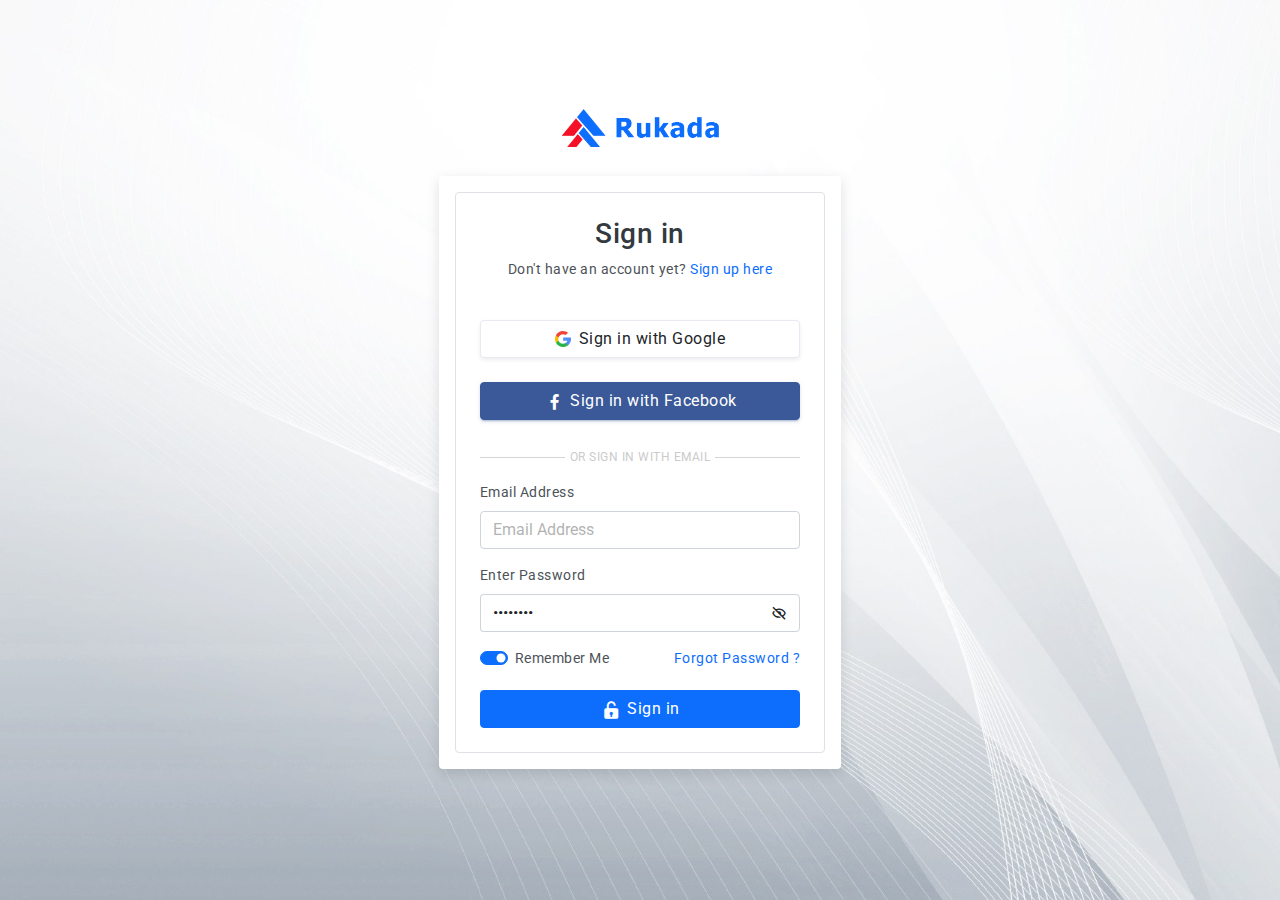
==== authentication-signin.html @ df1b0714 "rajput" ====
<!doctype html>
<html lang="en">

<head>
	<!-- Required meta tags -->
	<meta charset="utf-8">
	<meta name="viewport" content="width=device-width, initial-scale=1">
	<!--favicon-->
	<link rel="icon" href="assets/images/favicon-32x32.png" type="image/png" />
	<!--plugins-->
	<link href="assets/plugins/simplebar/css/simplebar.css" rel="stylesheet" />
	<link href="assets/plugins/perfect-scrollbar/css/perfect-scrollbar.css" rel="stylesheet" />
	<link href="assets/plugins/metismenu/css/metisMenu.min.css" rel="stylesheet" />
	<!-- loader-->
	<link href="assets/css/pace.min.css" rel="stylesheet" />
	<script src="assets/js/pace.min.js"></script>
	<!-- Bootstrap CSS -->
	<link href="assets/css/bootstrap.min.css" rel="stylesheet">
	<link href="assets/css/app.css" rel="stylesheet">
	<link href="assets/css/icons.css" rel="stylesheet">
	<title>Rukada - Responsive Bootstrap 5 Admin Template</title>
</head>

<body class="bg-login">
	<!--wrapper-->
	<div class="wrapper">
		<div class="section-authentication-signin d-flex align-items-center justify-content-center my-5 my-lg-0">
			<div class="container-fluid">
				<div class="row row-cols-1 row-cols-lg-2 row-cols-xl-3">
					<div class="col mx-auto">
						<div class="mb-4 text-center">
							<img src="assets/images/logo-img.png" width="180" alt="" />
						</div>
						<div class="card">
							<div class="card-body">
								<div class="border p-4 rounded">
									<div class="text-center">
										<h3 class="">Sign in</h3>
										<p>Don't have an account yet? <a href="authentication-signup.html">Sign up here</a>
										</p>
									</div>
									<div class="d-grid">
										<a class="btn my-4 shadow-sm btn-white" href="javascript:;"> <span class="d-flex justify-content-center align-items-center">
                          <img class="me-2" src="assets/images/icons/search.svg" width="16" alt="Image Description">
                          <span>Sign in with Google</span>
											</span>
										</a> <a href="javascript:;" class="btn btn-facebook"><i class="bx bxl-facebook"></i>Sign in with Facebook</a>
									</div>
									<div class="login-separater text-center mb-4"> <span>OR SIGN IN WITH EMAIL</span>
										<hr/>
									</div>
									<div class="form-body">
										<form class="row g-3">
											<div class="col-12">
												<label for="inputEmailAddress" class="form-label">Email Address</label>
												<input type="email" class="form-control" id="inputEmailAddress" placeholder="Email Address">
											</div>
											<div class="col-12">
												<label for="inputChoosePassword" class="form-label">Enter Password</label>
												<div class="input-group" id="show_hide_password">
													<input type="password" class="form-control border-end-0" id="inputChoosePassword" value="12345678" placeholder="Enter Password"> <a href="javascript:;" class="input-group-text bg-transparent"><i class='bx bx-hide'></i></a>
												</div>
											</div>
											<div class="col-md-6">
												<div class="form-check form-switch">
													<input class="form-check-input" type="checkbox" id="flexSwitchCheckChecked" checked>
													<label class="form-check-label" for="flexSwitchCheckChecked">Remember Me</label>
												</div>
											</div>
											<div class="col-md-6 text-end">	<a href="authentication-forgot-password.html">Forgot Password ?</a>
											</div>
											<div class="col-12">
												<div class="d-grid">
													<button type="submit" class="btn btn-primary"><i class="bx bxs-lock-open"></i>Sign in</button>
												</div>
											</div>
										</form>
									</div>
								</div>
							</div>
						</div>
					</div>
				</div>
				<!--end row-->
			</div>
		</div>
	</div>
	<!--end wrapper-->
	<!-- Bootstrap JS -->
	<script src="assets/js/bootstrap.bundle.min.js"></script>
	<!--plugins-->
	<script src="assets/js/jquery.min.js"></script>
	<script src="assets/plugins/simplebar/js/simplebar.min.js"></script>
	<script src="assets/plugins/metismenu/js/metisMenu.min.js"></script>
	<script src="assets/plugins/perfect-scrollbar/js/perfect-scrollbar.js"></script>
	<!--Password show & hide js -->
	<script>
		$(document).ready(function () {
			$("#show_hide_password a").on('click', function (event) {
				event.preventDefault();
				if ($('#show_hide_password input').attr("type") == "text") {
					$('#show_hide_password input').attr('type', 'password');
					$('#show_hide_password i').addClass("bx-hide");
					$('#show_hide_password i').removeClass("bx-show");
				} else if ($('#show_hide_password input').attr("type") == "password") {
					$('#show_hide_password input').attr('type', 'text');
					$('#show_hide_password i').removeClass("bx-hide");
					$('#show_hide_password i').addClass("bx-show");
				}
			});
		});
	</script>
	<!--app JS-->
	<script src="assets/js/app.js"></script>
</body>

</html>
---- assets/plugins/simplebar/css/simplebar.css ----
[data-simplebar]{position:relative;flex-direction:column;flex-wrap:wrap;justify-content:flex-start;align-content:flex-start;align-items:flex-start}.simplebar-wrapper{overflow:hidden;width:inherit;height:inherit;max-width:inherit;max-height:inherit}.simplebar-mask{direction:inherit;position:absolute;overflow:hidden;padding:0;margin:0;left:0;top:0;bottom:0;right:0;width:auto!important;height:auto!important;z-index:0}.simplebar-offset{direction:inherit!important;box-sizing:inherit!important;resize:none!important;position:absolute;top:0;left:0;bottom:0;right:0;padding:0;margin:0;-webkit-overflow-scrolling:touch}.simplebar-content-wrapper{direction:inherit;box-sizing:border-box!important;position:relative;display:block;height:100%;width:auto;visibility:visible;max-width:100%;max-height:100%;scrollbar-width:none;-ms-overflow-style:none}.simplebar-content-wrapper::-webkit-scrollbar,.simplebar-hide-scrollbar::-webkit-scrollbar{width:0;height:0}.simplebar-content:after,.simplebar-content:before{content:' ';display:table}.simplebar-placeholder{max-height:100%;max-width:100%;width:100%;pointer-events:none}.simplebar-height-auto-observer-wrapper{box-sizing:inherit!important;height:100%;width:100%;max-width:1px;position:relative;float:left;max-height:1px;overflow:hidden;z-index:-1;padding:0;margin:0;pointer-events:none;flex-grow:inherit;flex-shrink:0;flex-basis:0}.simplebar-height-auto-observer{box-sizing:inherit;display:block;opacity:0;position:absolute;top:0;left:0;height:1000%;width:1000%;min-height:1px;min-width:1px;overflow:hidden;pointer-events:none;z-index:-1}.simplebar-track{z-index:1;position:absolute;right:0;bottom:0;pointer-events:none;overflow:hidden}[data-simplebar].simplebar-dragging .simplebar-content{pointer-events:none;user-select:none;-webkit-user-select:none}[data-simplebar].simplebar-dragging .simplebar-track{pointer-events:all}.simplebar-scrollbar{position:absolute;left:0;right:0;top:60px;min-height:10px}.simplebar-scrollbar:before{position:absolute;content:'';background:#000;border-radius:7px;left:2px;right:2px;opacity:0;transition:opacity .2s linear}.simplebar-scrollbar.simplebar-visible:before{opacity:.5;transition:opacity 0s linear}.simplebar-track.simplebar-vertical{top:0;width:11px}.simplebar-track.simplebar-vertical .simplebar-scrollbar:before{top:2px;bottom:2px}.simplebar-track.simplebar-horizontal{left:0;height:11px}.simplebar-track.simplebar-horizontal .simplebar-scrollbar:before{height:100%;left:2px;right:2px}.simplebar-track.simplebar-horizontal .simplebar-scrollbar{right:auto;left:0;top:2px;height:7px;min-height:0;min-width:10px;width:auto}[data-simplebar-direction=rtl] .simplebar-track.simplebar-vertical{right:auto;left:0}.hs-dummy-scrollbar-size{direction:rtl;position:fixed;opacity:0;visibility:hidden;height:500px;width:500px;overflow-y:hidden;overflow-x:scroll}.simplebar-hide-scrollbar{position:fixed;left:0;visibility:hidden;overflow-y:scroll;scrollbar-width:none;-ms-overflow-style:none}
---- assets/plugins/perfect-scrollbar/css/perfect-scrollbar.css ----
.ps{overflow:hidden!important;overflow-anchor:none;-ms-overflow-style:none;touch-action:auto;-ms-touch-action:auto}.ps__rail-x{display:none;opacity:0;transition:background-color .2s linear,opacity .2s linear;-webkit-transition:background-color .2s linear,opacity .2s linear;height:15px;bottom:0;position:absolute}.ps__rail-y{display:none;opacity:0;transition:background-color .2s linear,opacity .2s linear;-webkit-transition:background-color .2s linear,opacity .2s linear;width:15px;right:0;position:absolute}.ps--active-x>.ps__rail-x,.ps--active-y>.ps__rail-y{display:block;background-color:transparent}.ps--focus>.ps__rail-x,.ps--focus>.ps__rail-y,.ps--scrolling-x>.ps__rail-x,.ps--scrolling-y>.ps__rail-y,.ps:hover>.ps__rail-x,.ps:hover>.ps__rail-y{opacity:.6}.ps .ps__rail-x.ps--clicking,.ps .ps__rail-x:focus,.ps .ps__rail-x:hover,.ps .ps__rail-y.ps--clicking,.ps .ps__rail-y:focus,.ps .ps__rail-y:hover{background-color:#eee;opacity:.9}.ps__thumb-x{background-color:#aaa;border-radius:6px;transition:background-color .2s linear,height .2s ease-in-out;-webkit-transition:background-color .2s linear,height .2s ease-in-out;height:6px;bottom:2px;position:absolute}.ps__thumb-y{background-color:#aaa;border-radius:6px;transition:background-color .2s linear,width .2s ease-in-out;-webkit-transition:background-color .2s linear,width .2s ease-in-out;width:6px;right:2px;position:absolute}.ps__rail-x.ps--clicking .ps__thumb-x,.ps__rail-x:focus>.ps__thumb-x,.ps__rail-x:hover>.ps__thumb-x{background-color:#999;height:11px}.ps__rail-y.ps--clicking .ps__thumb-y,.ps__rail-y:focus>.ps__thumb-y,.ps__rail-y:hover>.ps__thumb-y{background-color:#999;width:11px}@supports (-ms-overflow-style:none){.ps{overflow:auto!important}}@media screen and (-ms-high-contrast:active),(-ms-high-contrast:none){.ps{overflow:auto!important}}
---- assets/plugins/metismenu/css/metisMenu.min.css ----
/*!
* metismenu https://github.com/onokumus/metismenu#readme
* A jQuery menu plugin
* @version 3.0.6
* @author Osman Nuri Okumus <onokumus@gmail.com> (https://github.com/onokumus)
* @license: MIT 
*/.metismenu .arrow{float:right;line-height:1.42857}[dir=rtl] .metismenu .arrow{float:left}.metismenu .glyphicon.arrow:before{content:"\e079"}.metismenu .mm-active>a>.glyphicon.arrow:before{content:"\e114"}.metismenu .fa.arrow:before{content:"\f104"}.metismenu .mm-active>a>.fa.arrow:before{content:"\f107"}.metismenu .ion.arrow:before{content:"\f3d2"}.metismenu .mm-active>a>.ion.arrow:before{content:"\f3d0"}.metismenu .plus-times{float:right}[dir=rtl] .metismenu .plus-times{float:left}.metismenu .fa.plus-times:before{content:"\f067"}.metismenu .mm-active>a>.fa.plus-times{transform:rotate(45deg)}.metismenu .plus-minus{float:right}[dir=rtl] .metismenu .plus-minus{float:left}.metismenu .fa.plus-minus:before{content:"\f067"}.metismenu .mm-active>a>.fa.plus-minus:before{content:"\f068"}.metismenu .mm-collapse:not(.mm-show){display:none}.metismenu .mm-collapsing{position:relative;height:0;overflow:hidden;transition-timing-function:ease;transition-duration:.35s;transition-property:height,visibility}.metismenu .has-arrow{position:relative}.metismenu .has-arrow:after{position:absolute;content:"";width:.5em;height:.5em;border-style:solid;border-width:1px 0 0 1px;border-color:initial;right:1em;transform:rotate(-45deg) translateY(-50%);transform-origin:top;top:50%;transition:all .3s ease-out}[dir=rtl] .metismenu .has-arrow:after{right:auto;left:1em;transform:rotate(135deg) translateY(-50%)}.metismenu .has-arrow[aria-expanded=true]:after,.metismenu .mm-active>.has-arrow:after{transform:rotate(-135deg) translateY(-50%)}[dir=rtl] .metismenu .has-arrow[aria-expanded=true]:after,[dir=rtl] .metismenu .mm-active>.has-arrow:after{transform:rotate(225deg) translateY(-50%)}
/*# sourceMappingURL=metisMenu.min.css.map */
---- assets/css/app.css ----
/*
Template Name: Rukada Admin
Author: codervent
Email: codervent@gmail.com
File: app.css
*/

@import url(https://fonts.googleapis.com/css2?family=Roboto:wght@400;500&display=swap);
body {
	font-size: 14px;
	color: #4c5258;
	letter-spacing: .5px;
	background-color: #f4f4f4;
	overflow-x: hidden;
	font-family: Roboto, sans-serif
}

a {
	text-decoration: none
}

.wrapper {
	width: 100%;
	position: relative
}

.sidebar-wrapper {
	width: 250px;
	height: 100%;
	position: fixed;
	top: 0;
	bottom: 0;
	left: 0;
	background: #fff;
	border-right: 0 solid #e4e4e4;
	z-index: 11;
	box-shadow: 0 .3rem .8rem rgba(0, 0, 0, .12)!important;
	transition: all .2s ease-out
}

.sidebar-header {
	width: 250px;
	height: 60px;
	display: flex;
	align-items: center;
	position: absolute;
	top: 0;
	bottom: 0;
	padding: 0 15px;
	z-index: 5;
	background: #fff;
	background-clip: padding-box;
	border-bottom: 1px solid #e4e4e4
}

.logo-icon {
	width: 30px
}

.logo-text {
	font-size: 22px;
	margin-left: 10px;
	margin-bottom: 0;
	letter-spacing: 1px;
	color: #0d6efd
}

.toggle-icon {
	font-size: 22px;
	cursor: pointer;
	color: #0d6efd
}

.topbar {
	position: fixed;
	top: 0;
	left: 250px;
	right: 0;
	height: 60px;
	background: #fff;
	border-bottom: 1px solid rgb(228 228 228 / 0%);
	z-index: 10;
	box-shadow: 0 .125rem .25rem rgba(0, 0, 0, .075)!important
}

.topbar .navbar {
	width: 100%;
	height: 60px;
	padding-left: 30px;
	padding-right: 30px
}

.page-wrapper {
	height: 100%;
	margin-top: 60px;
	margin-bottom: 30px;
	margin-left: 250px
}

.page-content {
	padding: 1.5rem 1.5rem 0.7rem 1.5rem
}

.page-footer {
	background: #fff;
	left: 250px;
	right: 0;
	bottom: 0;
	position: fixed;
	text-align: center;
	padding: 7px;
	font-size: 14px;
	border-top: 1px solid #e4e4e4;
	z-index: 3
}

.wrapper.toggled .topbar {
	left: 70px
}

.wrapper.toggled .page-wrapper {
	margin-left: 70px
}

.wrapper.toggled .page-footer {
	left: 70px
}

.sidebar-wrapper ul {
	padding: 0;
	margin: 0;
	list-style: none;
	background: 0 0
}

.sidebar-wrapper .metismenu {
	background: 0 0;
	display: -webkit-box;
	display: -ms-flexbox;
	display: flex;
	padding: 10px;
	margin-top: 60px;
	-webkit-box-orient: vertical;
	-webkit-box-direction: normal;
	-ms-flex-direction: column;
	flex-direction: column
}

.sidebar-wrapper .metismenu li+li {
	margin-top: 5px
}

.sidebar-wrapper .metismenu li:first-child {
	margin-top: 5px
}

.sidebar-wrapper .metismenu li:last-child {
	margin-bottom: 5px
}

.sidebar-wrapper .metismenu>li {
	display: -webkit-box;
	display: -ms-flexbox;
	display: flex;
	-webkit-box-orient: vertical;
	-webkit-box-direction: normal;
	-ms-flex-direction: column;
	flex-direction: column;
	position: relative
}

.sidebar-wrapper .metismenu a {
	position: relative;
	display: flex;
	align-items: center;
	justify-content: left;
	padding: 8px 15px;
	font-size: 15px;
	color: #5f5f5f;
	outline-width: 0;
	text-overflow: ellipsis;
	overflow: hidden;
	letter-spacing: .5px;
	border: 1px solid #ffffff00;
	transition: all .3s ease-out
}

.sidebar-wrapper .metismenu a .parent-icon {
	font-size: 24px;
	line-height: 1
}

.sidebar-wrapper .metismenu a .menu-title {
	margin-left: 10px
}

.sidebar-wrapper .metismenu ul a {
	padding: 6px 15px 6px 15px;
	font-size: 15px;
	border: 0
}

.sidebar-wrapper .metismenu ul a i {
	margin-right: 10px
}

.sidebar-wrapper .metismenu ul {
	border: 1px solid #ededed;
	background: #fff
}

.sidebar-wrapper .metismenu ul ul a {
	padding: 8px 15px 8px 30px
}

.sidebar-wrapper .metismenu ul ul ul a {
	padding: 8px 15px 8px 45px
}

.sidebar-wrapper .metismenu .mm-active>a,
.sidebar-wrapper .metismenu a:active,
.sidebar-wrapper .metismenu a:focus,
.sidebar-wrapper .metismenu a:hover {
	color: #0d6efd;
	text-decoration: none;
	background: rgb(13 110 253 / .12)
}

.menu-label {
	padding: 20px 15px 5px 5px;
	color: #b0afaf;
	text-transform: uppercase;
	font-size: 12px;
	letter-spacing: .5px
}

.metismenu .has-arrow:after {
	position: absolute;
	content: "";
	width: .5em;
	height: .5em;
	border-style: solid;
	border-width: 1.2px 0 0 1.2px;
	border-color: initial;
	right: 15px;
	transform: rotate(-45deg) translateY(-50%);
	transform-origin: top;
	top: 50%;
	transition: all .3s ease-out
}

@media screen and (min-width:1025px) {
	.wrapper.toggled:not(.sidebar-hovered) .sidebar-wrapper .sidebar-header .logo-text {
		display: none
	}
	.wrapper.toggled:not(.sidebar-hovered) .sidebar-wrapper {
		width: 70px
	}
	.wrapper.toggled:not(.sidebar-hovered) .sidebar-wrapper .sidebar-header {
		width: 70px
	}
	.wrapper.toggled:not(.sidebar-hovered) .sidebar-wrapper .sidebar-header .toggle-icon {
		display: none
	}
	.wrapper.toggled:not(.sidebar-hovered) .sidebar-wrapper .sidebar-header {
		justify-content: center
	}
	.wrapper.toggled:not(.sidebar-hovered) .sidebar-wrapper .sidebar-header {
		width: 70px
	}
	.wrapper.toggled:not(.sidebar-hovered) .sidebar-wrapper .metismenu a {
		justify-content: center
	}
	.wrapper.toggled:not(.sidebar-hovered) .sidebar-wrapper .metismenu .menu-title {
		display: none
	}
	.wrapper.toggled:not(.sidebar-hovered) .sidebar-wrapper .metismenu li ul {
		display: none
	}
	.wrapper.toggled:not(.sidebar-hovered) .sidebar-wrapper .metismenu li.menu-label {
		display: none
	}
	.wrapper.toggled:not(.sidebar-hovered) .sidebar-wrapper .metismenu .has-arrow:after {
		display: none
	}
	.email-toggle-btn {
		display: none!important
	}
	.chat-toggle-btn {
		display: none!important
	}
}

.product-show {
	font-size: 18px;
	left: 15px
}

.product-discount {
	width: 2.5rem;
	height: 2.5rem;
	font-size: 14px;
	background-color: #fff;
	display: flex;
	align-items: center;
	justify-content: center;
	border-radius: 50%
}

.color-indigator-item {
	width: 1.2rem;
	height: 1.2rem;
	background-color: #e6e0e0;
	border-radius: 50%;
	cursor: pointer
}

.product-grid .card {
	-webkit-transition: all .2s;
	-o-transition: all .2s;
	transition: all .2s
}

@media (min-width:992px) {
	.product-grid .card:hover {
		margin-top: -.25rem;
		margin-bottom: .25rem;
		-webkit-box-shadow: 0 .5rem 1rem 0 rgba(0, 0, 0, .3);
		box-shadow: 0 .5rem 1rem 0 rgba(0, 0, 0, .3)
	}
}

.back-to-top {
	display: none;
	width: 40px;
	height: 40px;
	line-height: 40px;
	text-align: center;
	font-size: 26px;
	color: #fff;
	position: fixed;
	border-radius: 10px;
	bottom: 20px;
	right: 12px;
	background-color: #0d6efd;
	z-index: 5
}

.back-to-top:hover {
	color: #fff;
	background-color: #000;
	transition: all .5s
}

.breadcrumb-title {
	font-size: 20px;
	border-right: 1.5px solid #aaa4a4
}

.page-breadcrumb .breadcrumb li.breadcrumb-item {
	font-size: 16px
}

.page-breadcrumb .breadcrumb-item+.breadcrumb-item::before {
	display: inline-block;
	padding-right: .5rem;
	color: #6c757d;
	font-family: LineIcons;
	content: "\ea5c"
}

.icon-badge {
	width: 45px;
	height: 45px;
	background: #f2f2f2;
	display: flex;
	align-items: center;
	justify-content: center;
	border-radius: 50%
}

.widgets-icons {
	width: 50px;
	height: 50px;
	display: flex;
	align-items: center;
	justify-content: center;
	background-color: #ededed;
	font-size: 26px;
	border-radius: 10px
}

#geographic-map {
	width: 100%;
	height: 440px
}

#geographic-map-2 {

	width: 100%;

	height: 330px

}

#geographic-map-3 {

	width: 100%;

	height: 350px

}

.product-img {
	width: 60px;
	height: 60px;
	background-color: #fff;
	display: flex;
	align-items: center;
	justify-content: center;
	border-radius: 10px;
	border: 1px solid #e6e6e6
}

.product-img img {
	width: 60px;
	height: 60px;
	padding: 6px
}

.product-img-2 {
	width: 45px;
	height: 45px;
	background-color: #fff;
	display: flex;
	align-items: center;
	justify-content: center;
	border-radius: 10px;
	border: 1px solid #e6e6e6
}

.product-img-2 img {
	width: 45px;
	height: 45px;
	padding: 1px
}

.border-light-2 {
    border-color: rgb(255 255 255 / 12%)!important;
}

.product-list {
	position: relative;
	height: 380px
}

.dashboard-top-countries {
	position: relative;
	height: 360px
}

.customers-list {
	position: relative;
	height: 450px
}

.store-metrics {
    position: relative;
    height: 450px;
}

.product-list-2 {
    position: relative;
    height: 450px;
}

.product-list .row {
	background-color: #f8f9fa;
	-webkit-transition: all .2s;
	-o-transition: all .2s;
	transition: all .2s
}

@media (min-width:992px) {
	.product-list .row:hover {
		background-color: #fff;
		margin-top: -.25rem;
		margin-bottom: .25rem;
		-webkit-box-shadow: 0 .5rem 1rem 0 rgba(0, 0, 0, .2);
		box-shadow: 0 .25rem .5rem 0 rgba(0, 0, 0, .2)
	}
}

.recent-product-img {
	width: 40px;
	height: 40px;
	background-color: #fbfbfb;
	display: flex;
	align-items: center;
	justify-content: center;
	border-radius: 10px;
	border: 1px solid #e6e6e6
}

.recent-product-img img {
	width: 40px;
	height: 40px;
	padding: 6px
}

.theme-icons {
	background-color: #fff
}

.lead-table .table {
	border-collapse: separate;
	border-spacing: 0 10px
}

.fm-menu .list-group a {
	font-size: 16px;
	color: #5f5f5f;
	display: flex;
	align-items: center
}

.fm-menu .list-group a i {
	font-size: 23px
}

.fm-menu .list-group a:hover {
	background: #0d6efd;
	color: #fff;
	transition: all .2s ease-out
}

.fm-file-box {
	font-size: 25px;
	background: #e9ecef;
	width: 44px;
	height: 44px;
	display: flex;
	align-items: center;
	justify-content: center;
	border-radius: .25rem
}

.fm-icon-box {
	font-size: 32px;
	background: #fff;
	width: 52px;
	height: 52px;
	display: flex;
	align-items: center;
	justify-content: center;
	border-radius: .25rem
}

.user-plus {
	width: 33px;
	height: 33px;
	margin-left: -14px;
	line-height: 33px;
	background: #fff;
	border-radius: 50%;
	text-align: center;
	font-size: 22px;
	cursor: pointer;
	border: 1px dotted #a9b2bb;
	color: #404142
}

.user-groups img {
	margin-left: -14px;
	border: 1px solid #e4e4e4;
	padding: 2px;
	cursor: pointer
}

.contacts-social a {
	font-size: 16px;
	width: 36px;
	height: 36px;
	line-height: 36px;
	background: #fff;
	border: 1px solid #eeecec;
	text-align: center;
	border-radius: 50%;
	color: #2b2a2a
}

.customers-contacts a {
	font-size: 16px;
	width: 34px;
	height: 34px;
	display: flex;
	align-items: center;
	justify-content: center;
	background: #fff;
	border: 1px solid #eeecec;
	text-align: center;
	border-radius: 50%;
	color: #2b2a2a
}

.order-actions a {
	font-size: 18px;
	width: 34px;
	height: 34px;
	display: flex;
	align-items: center;
	justify-content: center;
	background: #f1f1f1;
	border: 1px solid #eeecec;
	text-align: center;
	border-radius: 20%;
	color: #2b2a2a
}

.customers-list .customers-list-item {
	-webkit-transition: all .2s;
	-o-transition: all .2s;
	transition: all .2s
}

@media (min-width:992px) {
	.customers-list .customers-list-item:hover {
		background-color: #f8f9fa;
		border-radius: 10px;
		margin-top: -.25rem;
		margin-bottom: .25rem;
		-webkit-box-shadow: 0 .5rem 1rem 0 rgba(0, 0, 0, .2);
		box-shadow: 0 .25rem .5rem 0 rgba(0, 0, 0, .2)
	}
}

.right-15 {
	right: 15px!important
}

.font-13 {
	font-size: 13px
}

.font-14 {
	font-size: 14px
}

.font-18 {
	font-size: 18px
}

.font-20 {
	font-size: 20px
}

.font-22 {
	font-size: 22px
}

.font-24 {
	font-size: 24px
}

.font-30 {
	font-size: 30px
}

.font-35 {
	font-size: 35px
}

.font-50 {
	font-size: 50px
}

.font-60 {
	font-size: 60px
}

.radius-30 {
	border-radius: 30px
}

.radius-10 {
	border-radius: 10px
}

.radius-15 {
	border-radius: 15px
}

.row.row-group>div {
    border-right: 1px solid rgba(0, 0, 0, 0.12);
}

.row.row-group>div:last-child {
    border-right: none;
}

.cursor-pointer {

	cursor: pointer

}

.dash-wrapper {
    margin: -1.5rem -1.5rem -5.5rem -1.5rem;
    padding: 1.5rem 1.5rem 6.5rem 1.5rem;
}

.dash-array-chart-box {
    width: 105px;
    height: 90px;
    position: relative;
    top: -15px;
    right: 30px;
}

.chart-container-1{
	position:relative;
	height:260px;
}

.chart-container-2{
	position:relative;
	height:210px;
}

.chart-container-3{
	position:relative;
	height:188px;
}

.chart-container-4{
	position:relative;
	height:162px;
}

.chart-container-5{
	position:relative;
	height:110px;
}

.chart-container-6{
	position:relative;
	height:205px;
}

.chart-container-7{
	position:relative;
	height:60px;
}
 .chart-container-8 {
   position: relative;
   height: 260px;
}
.chart-container-9 {
   position: relative;
   height: 280px;
}
.chart-container-10 {
   position: relative;
   height: 300px;
   top: 20px;
}
.chart-container-11 {
   position: relative;
   height: 280px;
}

.chart-container-12 {
   position: relative;
   height: 160px;
}
.chart-container-13 {
   position: relative;
   height: 240px;
}
.chart-container-14{
  position:relative;
  height:40px;
}

.w_chart {
	position: relative;
	display: inline-block;
	width: 65px !important;
	height: 65px !important;
	text-align: center;
	color: #32393f;
  }

  
  .w_chart canvas {
	position: absolute;
	top: 0;
	left: 0;
	width: 65px !important;
	height: 65px !important;
  }
  .w_percent {
	display: inline-block;
	line-height: 65px !important;
	z-index: 2;
  }
  .w_percent:after {
	content: '%';
	margin-left: 0.1em;
	font-size: .8em;
  }

.chip {
	display: inline-block;
	height: 32px;
	padding: 0 12px;
	margin-right: 1rem;
	margin-bottom: 1rem;
	font-size: 14px;
	font-weight: 500;
	line-height: 32px;
	color: rgba(0, 0, 0, .7);
	cursor: pointer;
	background-color: #f1f1f1;
	border: 1px solid rgba(0, 0, 0, .15);
	border-radius: 16px;
	-webkit-transition: all .3s linear;
	transition: all .3s linear;
	box-shadow: none
}

.chip img {
	float: left;
	width: 32px;
	height: 32px;
	margin: 0 8px 0 -12px;
	border-radius: 50%
}

.chip .closebtn {
	padding-left: 10px;
	font-weight: 700;
	float: right;
	font-size: 16px;
	cursor: pointer
}

.chip.chip-md {
	height: 42px;
	line-height: 42px;
	border-radius: 21px
}

.chip.chip-md img {
	height: 42px;
	width: 42px
}

#invoice {
	padding: 0
}

.invoice {
	position: relative;
	background-color: #fff;
	min-height: 680px;
	padding: 15px
}

.invoice header {
	padding: 10px 0;
	margin-bottom: 20px;
	border-bottom: 1px solid #0d6efd
}

.invoice .company-details {
	text-align: right
}

.invoice .company-details .name {
	margin-top: 0;
	margin-bottom: 0
}

.invoice .contacts {
	margin-bottom: 20px
}

.invoice .invoice-to {
	text-align: left
}

.invoice .invoice-to .to {
	margin-top: 0;
	margin-bottom: 0
}

.invoice .invoice-details {
	text-align: right
}

.invoice .invoice-details .invoice-id {
	margin-top: 0;
	color: #0d6efd
}

.invoice main {
	padding-bottom: 50px
}

.invoice main .thanks {
	margin-top: -100px;
	font-size: 2em;
	margin-bottom: 50px
}

.invoice main .notices {
	padding-left: 6px;
	border-left: 6px solid #0d6efd;
	background: #e7f2ff;
	padding: 10px
}

.invoice main .notices .notice {
	font-size: 1.2em
}

.invoice table {
	width: 100%;
	border-collapse: collapse;
	border-spacing: 0;
	margin-bottom: 20px
}

.invoice table td,
.invoice table th {
	padding: 15px;
	background: #eee;
	border-bottom: 1px solid #fff
}

.invoice table th {
	white-space: nowrap;
	font-weight: 400;
	font-size: 16px
}

.invoice table td h3 {
	margin: 0;
	font-weight: 400;
	color: #0d6efd;
	font-size: 1.2em
}

.invoice table .qty,
.invoice table .total,
.invoice table .unit {
	text-align: right;
	font-size: 1.2em
}

.invoice table .no {
	color: #fff;
	font-size: 1.6em;
	background: #0d6efd
}

.invoice table .unit {
	background: #ddd
}

.invoice table .total {
	background: #0d6efd;
	color: #fff
}

.invoice table tbody tr:last-child td {
	border: none
}

.invoice table tfoot td {
	background: 0 0;
	border-bottom: none;
	white-space: nowrap;
	text-align: right;
	padding: 10px 20px;
	font-size: 1.2em;
	border-top: 1px solid #aaa
}

.invoice table tfoot tr:first-child td {
	border-top: none
}

.invoice table tfoot tr:last-child td {
	color: #0d6efd;
	font-size: 1.4em;
	border-top: 1px solid #0d6efd
}

.invoice table tfoot tr td:first-child {
	border: none
}

.invoice footer {
	width: 100%;
	text-align: center;
	color: #777;
	border-top: 1px solid #aaa;
	padding: 8px 0
}

@media print {
	.invoice {
		font-size: 11px!important;
		overflow: hidden!important
	}
	.invoice footer {
		position: absolute;
		bottom: 10px;
		page-break-after: always
	}
	.invoice>div:last-child {
		page-break-before: always
	}
}

.main-row {
	height: 100vh
}

.main-col {
	max-width: 500px;
	min-height: 300px
}

.todo-done {
	text-decoration: line-through
}

.chat-wrapper {
	width: auto;
	height: 600px;
	border-radius: .25rem;
	position: relative;
	background: #fff;
	box-shadow: 0 .1rem .7rem rgba(0, 0, 0, .1)
}

.chat-sidebar {
	width: 340px;
	height: 100%;
	position: absolute;
	background: #fff;
	left: 0;
	top: 0;
	bottom: 0;
	z-index: 2;
	overflow: hidden;
	border-right: 1px solid rgba(0, 0, 0, .125);
	border-top-left-radius: .25rem;
	border-bottom-left-radius: .25rem
}

.chat-sidebar-header {
	width: auto;
	height: auto;
	position: relative;
	background: #fff;
	border-bottom: 1px solid rgba(0, 0, 0, .125);
	border-right: 0 solid rgba(0, 0, 0, .125);
	border-top-left-radius: .25rem;
	padding: 15px
}

.chat-sidebar-content {
	padding: 0
}

.chat-user-online {
	position: relative
}

.chat-sidebar-header .chat-user-online:before {
	content: '';
	position: absolute;
	bottom: 7px;
	left: 40px;
	width: 8px;
	height: 8px;
	border-radius: 50%;
	box-shadow: 0 0 0 2px #fff;
	background: #16e15e
}

.chat-list .chat-user-online:before {
	content: '';
	position: absolute;
	bottom: 7px;
	left: 36px;
	width: 8px;
	height: 8px;
	border-radius: 50%;
	box-shadow: 0 0 0 2px #fff;
	background: #16e15e
}

.chat-content {
	margin-left: 340px;
	padding: 85px 15px 15px 15px
}

.chat-header {
	position: absolute;
	height: 70px;
	left: 340px;
	right: 0;
	top: 0;
	padding: 15px;
	background: #fff;
	border-bottom: 1px solid rgba(0, 0, 0, .125);
	border-top-right-radius: .25rem;
	z-index: 1
}

.chat-footer {
	position: absolute;
	height: 70px;
	left: 340px;
	right: 0;
	bottom: 0;
	padding: 15px;
	background: #f8f9fa;
	border-top: 1px solid rgba(0, 0, 0, .125);
	border-bottom-right-radius: .25rem
}

.chat-footer-menu a {
	display: inline-block;
	width: 40px;
	height: 40px;
	line-height: 40px;
	font-size: 18px;
	color: #6c757d;
	text-align: center;
	border-radius: 50%;
	margin: 3px;
	background-color: #fff;
	border: 1px solid rgb(0 0 0 / 15%)
}

.chat-tab-menu li a.nav-link {
	padding: .3rem .2rem;
	line-height: 1.2;
	color: #4a4b4c
}

.chat-tab-menu .nav-pills .nav-link.active,
.chat-tab-menu .nav-pills .show>.nav-link {
	color: #0d6efd;
	background-color: rgb(0 123 255 / 0%)
}

.chat-title {
	font-size: 14px;
	color: #272b2f
}

.chat-msg {
	font-size: 13px;
	color: #6c757d
}

.chat-time {
	font-size: 13px;
	color: #6c757d
}

.chat-list {
	position: relative;
	height: 300px
}

.chat-list .list-group-item {
	border: 1px solid rgb(0 0 0 / 0%);
	background-color: transparent
}

.chat-list .list-group-item:hover {
	border: 1px solid rgb(0 0 0 / 0%);
	background-color: rgb(13 110 253 / .12)
}

.chat-list .list-group-item.active {
	background-color: rgb(13 110 253 / .12)
}

.chart-online {
	color: #16e15e
}

.chat-top-header-menu a {
	display: inline-block;
	width: 40px;
	height: 40px;
	line-height: 40px;
	font-size: 18px;
	color: #6c757d;
	text-align: center;
	border-radius: 50%;
	margin: 3px;
	background-color: #fff;
	border: 1px solid rgb(0 0 0 / 15%)
}

.chat-content {
	position: relative;
	width: auto;
	height: 520px
}

.chat-content-leftside .chat-left-msg {
	width: fit-content;
	background-color: #eff2f5;
	padding: .8rem;
	border-radius: 12px;
	max-width: 480px;
	text-align: left;
	border-top-left-radius: 0
}

.chat-content-rightside .chat-right-msg {
	width: fit-content;
	background-color: #dcedff;
	padding: .8rem;
	border-radius: 12px;
	float: right;
	max-width: 480px;
	text-align: left;
	border-bottom-right-radius: 0
}

.chat-toggle-btn {
	width: 40px;
	height: 40px;
	line-height: 40px;
	margin-right: 15px;
	text-align: center;
	font-size: 24px;
	color: #6c757d;
	border-radius: 50%;
	cursor: pointer;
	background-color: #fff;
	border: 1px solid rgb(0 0 0 / 15%)
}

.email-wrapper {
	width: auto;
	height: 600px;
	overflow: hidden;
	border-radius: .25rem;
	position: relative;
	background: #fff;
	box-shadow: 0 .1rem .7rem rgba(0, 0, 0, .1)
}

.email-sidebar {
	width: 250px;
	height: 100%;
	position: absolute;
	background: #fff;
	left: 0;
	top: 0;
	bottom: 0;
	z-index: 2;
	overflow: hidden;
	border-right: 1px solid rgba(0, 0, 0, .125);
	border-top-left-radius: .25rem;
	border-bottom-left-radius: .25rem
}

.email-sidebar-header {
	width: auto;
	height: auto;
	position: relative;
	background: #fff;
	border-bottom: 1px solid rgba(0, 0, 0, .125);
	border-right: 0 solid rgba(0, 0, 0, .125);
	border-top-left-radius: .25rem;
	padding: 15px
}

.email-navigation {
	position: relative;
	padding: 0;
	height: 345px;
	border-bottom: 1px solid rgba(0, 0, 0, .125)
}

.email-header {
	position: absolute;
	height: 70px;
	left: 250px;
	right: 0;
	top: 0;
	padding: 15px;
	background: #fff;
	border-bottom: 1px solid rgba(0, 0, 0, .125);
	border-top-right-radius: .25rem;
	z-index: 1
}

.email-content {
	position: absolute;
	left: 0;
	right: 0;
	width: auto;
	top: 70px;
	height: auto;
	margin-left: 250px;
	padding: 0;
	background: #fff;
	border-top-left-radius: .25rem;
	border-top-right-radius: .25rem
}

.email-navigation a.list-group-item {
	color: #404142;
	padding: .35rem 1.25rem;
	background-color: #fff;
	border-bottom: 1px solid rgb(0 0 0 / 0%);
	transition: all .3s ease-out
}

.email-navigation a.list-group-item:hover {
	background-color: rgb(13 110 253 / .12)
}

.email-navigation a.list-group-item.active {
	color: #0b5ed7;
	font-weight: 600;
	background-color: rgb(13 110 253 / .12)
}

.email-meeting {
	position: absolute;
	left: 0;
	right: 0;
	bottom: 0
}

.email-meeting a.list-group-item {
	color: #404142;
	padding: .35rem 1.25rem;
	background-color: #fff;
	border-bottom: 1px solid rgb(0 0 0 / 0%)
}

.email-meeting a.list-group-item:hover {
	background-color: rgb(0 123 255 / 15%);
	transition: all .3s ease-out
}

.email-hangout .chat-user-online:before {
	content: '';
	position: absolute;
	bottom: 8px;
	left: 45px;
	width: 8px;
	height: 8px;
	border-radius: 50%;
	box-shadow: 0 0 0 2px #fff;
	background: #16e15e
}

.email-toggle-btn {
	width: auto;
	height: auto;
	margin-right: 10px;
	text-align: center;
	font-size: 24px;
	color: #404142;
	border-radius: 0;
	cursor: pointer;
	background-color: #fff;
	border: 0 solid rgb(0 0 0 / 15%)
}

.email-actions {
	width: 230px
}

.email-time {
	font-size: 13px;
	color: #6c757d
}

.email-list div.email-message {
	background: #fff;
	border-bottom: 1px solid rgb(0 0 0 / 8%);
	color: #383a3c
}

.email-list div.email-message:hover {
	transition: all .2s ease-out;
	background-color: #eceef1
}

.email-list {
	position: relative;
	height: 530px
}

.email-star {
	color: #6c757d
}

.email-read-box {
	position: relative;
	height: 530px
}

.compose-mail-popup {
	width: 42%;
	position: fixed;
	bottom: -30px;
	right: 30px;
	z-index: 15;
	display: none
}

.compose-mail-toggled {
	display: block
}

.compose-mail-title {
	font-size: 16px
}

.compose-mail-close {
	width: 25px;
	height: 25px;
	line-height: 25px;
	text-align: center;
	font-size: 14px;
	border-radius: 2px;
	background-color: rgb(255 255 255 / 0%)
}

.compose-mail-close:hover {
	background-color: rgb(255 255 255 / 20%)
}

.nav-primary.nav-tabs .nav-link.active {
	color: #0d6efd;
	border-color: #0d6efd #0d6efd #fff
}

.nav-danger.nav-tabs .nav-link.active {
	color: #f41127;
	border-color: #f41127 #f41127 #fff
}

.nav-success.nav-tabs .nav-link.active {
	color: #17a00e;
	border-color: #17a00e #17a00e #fff
}

.nav-warning.nav-tabs .nav-link.active {
	color: #ffc107;
	border-color: #ffc107 #ffc107 #fff
}

.nav-pills-danger.nav-pills .nav-link.active {
	color: #fff;
	background-color: #f41127
}

.nav-pills-success.nav-pills .nav-link.active {
	color: #fff;
	background-color: #17a00e
}

.nav-pills-warning.nav-pills .nav-link.active {
	color: #000;
	background-color: #ffc107
}

.nav-search input.form-control {
	background-color: rgb(255 255 255 / 20%);
	border: 1px solid rgb(255 255 255 / 45%);
	color: #fff
}

.nav-search button[type=submit] {
	background-color: rgb(255 255 255 / 20%);
	border: 1px solid rgb(255 255 255 / 32%);
	color: #fff
}

.nav-search input.form-control::placeholder {
	opacity: .5!important;
	color: #fff!important
}

.nav-search input.form-control::-ms-input-placeholder {
	color: #fff!important
}

.round-pagination.pagination .page-item:first-child .page-link {
	border-top-left-radius: 30px;
	border-bottom-left-radius: 30px
}

.round-pagination.pagination .page-item:last-child .page-link {
	border-top-right-radius: 30px;
	border-bottom-right-radius: 30px
}

.bg-light-primary {
	background-color: rgb(13 110 253 / .11)!important
}

.bg-light-success {
	background-color: rgb(23 160 14 / .11)!important
}

.bg-light-danger {
	background-color: rgb(244 17 39 / .11)!important
}

.bg-light-warning {
	background-color: rgb(255 193 7 / .11)!important
}

.bg-light-info {
	background-color: rgb(13 202 240 / 18%)!important
}

.bg-light-transparent {
	background-color: rgb(0 0 0 / 15%)!important
}

.bg-gradient-deepblue {
    background: #6a11cb;
    background: -webkit-linear-gradient(
	45deg
	, #6a11cb, #2575fc)!important;
		background: linear-gradient(
	45deg
	, #6a11cb , #2575fc)!important;
}


.bg-gradient-orange {
    background: #fc4a1a;
    background: -webkit-linear-gradient(
	45deg
	, #fc4a1a, #f7b733)!important;
		background: linear-gradient(
	45deg
	, #fc4a1a, #f7b733)!important;
}

.bg-gradient-ohhappiness {
    background: #00b09b;
    background: -webkit-linear-gradient(
	45deg
	, #00b09b, #96c93d)!important;
		background: linear-gradient(
	45deg
	, #00b09b, #96c93d)!important;
}


.bg-gradient-ibiza {
    background: #ee0979;
    background: -webkit-linear-gradient(
	45deg
	, #ee0979, #ff6a00)!important;
		background: linear-gradient(
	45deg
	, #ee0979, #ff6a00)!important;
}


.bg-gradient-cosmic {
	background: linear-gradient(to right, #8e2de2, #4a00e0)!important
}

.bg-gradient-burning {
	background: linear-gradient(to right, #ff416c, #ff4b2b)!important
}

.bg-gradient-lush {
	background: linear-gradient(to right, #56ab2f, #a8e063)!important
}

.bg-gradient-kyoto {
	background: linear-gradient(to right, #f7971e, #ffd200)!important
}

.bg-gradient-blues {
	background: linear-gradient(to right, #56ccf2, #2f80ed)!important
}

.bg-gradient-moonlit {
	background: linear-gradient(to right, #0f2027, #203a43, #2c5364)!important
}

.split-bg-primary {
	background-color: #0c62e0;
	border-color: #0c62e0
}

.split-bg-secondary {
	background-color: #515a62;
	border-color: #515a62
}

.split-bg-success {
	background-color: #128e0a;
	border-color: #128e0a
}

.split-bg-info {
	background-color: #0bb2d3;
	border-color: #0bb2d3
}

.split-bg-warning {
	background-color: #e4ad07;
	border-color: #e4ad07
}

.split-bg-danger {
	background-color: #e20e22;
	border-color: #e20e22
}

.bg-facebook {
	background-color: #3b5998!important
}

.bg-twitter {
	background-color: #55acee!important
}

.bg-google {
	background-color: #e52d27!important
}

.bg-linkedin {
	background-color: #0976b4!important
}

/* Text Color */

.text-facebook{
	color: #3b5998!important
 }
 
 .text-twitter{
	 color: #55acee!important
  }
 
  .text-youtube{
	 color: #e52d27!important
  }

.text-sky-light {
    color: #b4d2ff;
}







.section-authentication-signin {
	height: 100vh
}

.authentication-forgot {
	height: 100vh;
	padding: 0 1rem
}

.authentication-reset-password {
	height: 100vh;
	padding: 0 1rem
}

.authentication-lock-screen {
	height: 100vh;
	padding: 0 1rem
}

.error-404 {
	height: 100vh;
	padding: 0 1rem
}

.error-social a {
	display: inline-block;
	width: 40px;
	height: 40px;
	line-height: 40px;
	font-size: 18px;
	color: #fff;
	text-align: center;
	border-radius: 50%;
	margin: 5px;
	box-shadow: 0 .125rem .25rem rgba(0, 0, 0, .075)!important
}

.bg-login {
	background-image: url(../images/login-images/bg-login-img.jpg);
	background-size: cover;
	background-position: center;
	background-repeat: no-repeat;
	background-attachment: fixed
}

.bg-forgot {
	background-image: url(../images/login-images/bg-forgot-password.jpg);
	background-size: cover;
	background-position: center;
	background-repeat: no-repeat;
	background-attachment: fixed
}

.bg-lock-screen {
	background-image: url(../images/login-images/bg-lock-screen.jpg);
	background-size: cover;
	background-position: center;
	background-repeat: no-repeat;
	background-attachment: fixed
}

.login-separater span {
	position: relative;
	top: 26px;
	margin-top: -10px;
	background: #fff;
	padding: 5px;
	font-size: 12px;
	color: #cbcbcb;
	z-index: 1
}

.btn i {
	vertical-align: middle;
	font-size: 1.3rem;
	margin-top: -1em;
	margin-bottom: -1em;
	margin-right: 5px
}

.btn-facebook {
	box-shadow: 0 2px 2px 0 rgba(59, 89, 152, .14), 0 3px 1px -2px rgba(59, 89, 152, .2), 0 1px 5px 0 rgba(59, 89, 152, .12);
	background-color: #3b5998;
	border-color: #3b5998;
	color: #fff
}

.btn-facebook:hover {
	color: #fff
}

.btn-white {
	background-color: #fff;
	border-color: #e7eaf3
}

.chart-container1 {
	position: relative;
	height: 340px
}

.gmaps,
.gmaps-panaroma {
	height: 400px;
	background: #eee;
	border-radius: 3px
}

.pricing-table .card {
	-webkit-transition: all .2s;
	-o-transition: all .2s;
	transition: all .2s;
	-webkit-border-radius: 15px;
	border-radius: 15px
}

.pricing-table .card .card-header {
	border-top-left-radius: 15px;
	border-top-right-radius: 15px
}

@media (min-width:992px) {
	.pricing-table .card:hover {
		margin-top: -.25rem;
		margin-bottom: .25rem;
		-webkit-box-shadow: 0 .5rem 1rem 0 rgba(0, 0, 0, .3);
		box-shadow: 0 .5rem 1rem 0 rgba(0, 0, 0, .3)
	}
}

.pricing-table .card .card-title {
	font-size: 1rem;
	letter-spacing: .2rem;
	font-weight: 500
}

.pricing-table .card .card-price {
	font-size: 2.7rem
}

.pricing-table .card .card-price .term {
	font-size: .875rem
}

.pricing-table .card ul li.list-group-item {
	border-bottom: 1px solid rgb(0 0 0 / 0%);
	color: #3b3b3b;
	font-size: 16px
}

input::placeholder {
	color: #000!important;
	opacity: .3!important
}

.card-group {
	margin-bottom: 1.5rem
}

.search-bar-box {
	width: 75%
}

.search-control {
	background-color: #f6f5f5;
	border: 1px solid #f2efef;
	padding-right: 2.5rem
}

.search-control-2 {
	color: #fff;
	background-color: #212529;
	border: 1px solid rgb(255 255 255 / 12%)!important;
	padding-right: 2.5rem
}

.search-control-2:focus {
	color: #fff;
	padding-right: 2.5rem;
	background-color: #212529;
	box-shadow: 0 0 0 .25rem rgba(255, 255, 255, .25)
}

input.search-control-2::placeholder {
	color: #fff!important;
	opacity: .5!important
}

.search-show {
	font-size: 18px;
	right: 15px
}

.search-close {
	font-size: 24px;
    right: 10px;
	cursor: pointer;
	display: none
}

.topbar .navbar .navbar-nav .nav-link {
	padding-right: .8rem;
	padding-left: .8rem;
	color: #252323;
	font-size: 22px
}

.dropdown-toggle-nocaret:after {
	display: none
}

.alert-count {
	position: absolute;
	top: 5px;
	left: 22px;
	width: 18px;
	height: 18px;
	display: flex;
	align-items: center;
	justify-content: center;
	border-radius: 50%;
	font-size: 12px;
	font-weight: 500;
	color: #fff;
	background: #f62718
}

.user-img {
	width: 42px;
	height: 42px;
	border-radius: 50%;
	border: 0 solid #e5e5e5;
	padding: 0
}

.user-info .user-name {
	font-size: 15px;
	font-weight: 500;
	color: #413c3c
}

.user-info .designattion {
	font-size: 13px;
	color: #a9a8a8
}

.user-box {
	display: flex;
	align-items: center;
	height: 60px;
	border-left: 1px solid #f0f0f0;
	margin-left: 1rem
}

.dropdown-large {
	position: relative
}

.dropdown-large .dropdown-menu {
	width: 360px;
	border: 0;
	padding: 0 0;
	border-radius: 10px;
	box-shadow: 0 .5rem 1rem rgba(0, 0, 0, .15)
}

.topbar .navbar .dropdown-large .dropdown-menu::after {
	content: '';
	width: 13px;
	height: 13px;
	background: #fff;
	position: absolute;
	top: -6px;
	right: 16px;
	transform: rotate(45deg);
	border-top: 1px solid #ddd;
	border-left: 1px solid #ddd
}

.topbar .navbar .dropdown-menu::after {
	content: '';
	width: 13px;
	height: 13px;
	background: #ffff;
	position: absolute;
	top: -6px;
	right: 16px;
	transform: rotate(45deg);
	border-top: 1px solid #ddd;
	border-left: 1px solid #ddd
}

.dropdown-large .msg-header {
	padding: .8rem 1rem;
	border-bottom: 1px solid #ededed;
	background-clip: border-box;
	background: #fff;
	text-align: left;
	display: flex;
	align-items: center;
	border-top-left-radius: 10px;
	border-top-right-radius: 10px
}

.dropdown-large .msg-header .msg-header-title {
	font-size: 15px;
	color: #1c1b1b;
	margin-bottom: 0;
	font-weight: 500
}

.dropdown-large .msg-header .msg-header-clear {
	font-size: 12px;
	color: #585858;
	margin-bottom: 0
}

.dropdown-large .msg-footer {
	padding: .8rem 1rem;
	color: #1c1b1b;
	border-top: 1px solid #ededed;
	background-clip: border-box;
	background: 0 0;
	font-size: 14px;
	font-weight: 500;
	border-bottom-left-radius: .25rem;
	border-bottom-right-radius: .25rem
}

.dropdown-large .user-online {
	position: relative
}

.dropdown-large .msg-name {
	font-size: 14px;
	margin-bottom: 0
}

.dropdown-large .msg-info {
	font-size: 13px;
	margin-bottom: 0
}

.dropdown-large .msg-avatar {
	width: 45px;
	height: 45px;
	border-radius: 50%;
	margin-right: 15px
}

.dropdown-large .msg-time {
	font-size: 12px;
	margin-bottom: 0;
	color: #919191
}

.dropdown-large .user-online:after {
	content: '';
	position: absolute;
	bottom: 1px;
	right: 17px;
	width: 8px;
	height: 8px;
	border-radius: 50%;
	box-shadow: 0 0 0 2px #fff;
	background: #16e15e
}

.dropdown-large .dropdown-menu .dropdown-item {
	padding: .5rem 1.3rem;
	border-bottom: 1px solid #ededed
}

.header-message-list {
	position: relative;
	height: 360px
}

.header-notifications-list {
	position: relative;
	height: 360px
}

.dropdown-large .notify {
	width: 45px;
	height: 45px;
	line-height: 45px;
	font-size: 22px;
	text-align: center;
	border-radius: 50%;
	background-color: #f1f1f1;
	margin-right: 15px
}

.app-box {
	width: 45px;
	height: 45px;
	display: flex;
	align-items: center;
	font-size: 26px;
	justify-content: center;
	cursor: pointer;
	border-radius: 10px;
	background-color: #f6f6f6
}

.app-title {
	font-size: 14px
}

.user-box .dropdown-menu i {
	vertical-align: middle;
	margin-right: 10px
}

.dropdown-menu {
	-webkit-box-shadow: 0 .5rem 1rem rgba(0, 0, 0, .15);
	box-shadow: 0 .5rem 1rem rgba(0, 0, 0, .15);
	border: 0 solid #e9ecef;
	border-radius: 10px;
	font-size: 14px
}

.topbar .navbar .dropdown-menu {
	-webkit-animation: .6s cubic-bezier(.25, .8, .25, 1) 0s normal forwards 1 animdropdown;
	animation: .6s cubic-bezier(.25, .8, .25, 1) 0s normal forwards 1 animdropdown
}

@-webkit-keyframes animdropdown {
	from {
		-webkit-transform: translate3d(0, 6px, 0);
		transform: translate3d(0, 6px, 0);
		opacity: 0
	}
	to {
		-webkit-transform: translate3d(0, 0, 0);
		transform: translate3d(0, 0, 0);
		opacity: 1
	}
}

@keyframes animdropdown {
	from {
		-webkit-transform: translate3d(0, 6px, 0);
		transform: translate3d(0, 6px, 0);
		opacity: 0
	}
	to {
		-webkit-transform: translate3d(0, 0, 0);
		transform: translate3d(0, 0, 0);
		opacity: 1
	}
}

.mobile-search-icon {
	display: none
}

.mobile-toggle-menu {
	display: none;
	font-size: 26px;
	color: #404142;
	cursor: pointer
}

.switcher-wrapper {
	width: 280px;
	height: 100%;
	position: fixed;
	right: -280px;
	top: 0;
	bottom: 0;
	z-index: 16;
	background: #fff;
	border-left: 0 solid #d2d2d2;
	box-shadow: 0 .3rem .6rem rgba(0, 0, 0, .13);
	transition: all .2s ease-out
}

.switcher-btn {
	width: 40px;
	height: 40px;
	line-height: 40px;
	font-size: 24px;
	background: #0d6efd;
	box-shadow: 0 .3rem .6rem rgba(0, 0, 0, .13);
	color: #fff;
	text-align: center;
	border-top-left-radius: 10px;
	border-bottom-left-radius: 10px;
	position: absolute;
	top: 40%;
	right: 100%;
	cursor: pointer
}

.switcher-wrapper.switcher-toggled {
	right: 0
}

.switcher-body {
	padding: 1.25rem
}

.switcher-body .form-check .form-check-input,
.switcher-body .form-check .form-check-label {
	cursor: pointer
}

.header-colors-indigators .indigator {
	width: 45px;
	height: 45px;
	background-color: #f4f2f2;
	border-radius: 10px;
	cursor: pointer
}

@media screen and (max-width:1280px) {
	.email-header {
		height: auto
	}
	.email-content {
		padding: 100px 0 0 0
	}
}

@media only screen and (max-width: 1199px) {

	.row.row-group>div {
		border-right: 0;
		border-bottom: 1px solid rgba(0, 0, 0, 0.12);
	}

	.row.row-group>div:last-child {
		border-right: none;
		border-bottom: 0;
	}

}

@media screen and (max-width:1024px) {
	.topbar {
		left: 0!important
	}
	.mobile-search-icon {
		display: block
	}
	.mobile-toggle-menu {
		display: block
	}
	.sidebar-wrapper {
		left: -300px;
		box-shadow: none
	}
	.page-wrapper {
		margin-left: 0
	}
	.page-footer {
		left: 0
	}
	.search-bar {
		display: none
	}
	.full-search-bar {
		display: flex;
		align-items: center;
		width: 100%;
		position: absolute;
		left: 0;
		z-index: 100;
		background: #171717;
		height: 60px;
		padding: 0 1.4rem
	}
	.search-bar-box {
		width: 100%
	}
	.search-close {
		display: block
	}
	.search-show {
		left: 15px;
		right: auto
	}
	.search-control {
		background-color: #fff;
		border: 1px solid #f2efef00;
		padding-left: 2.5rem
	}
	.search-control-2 {
		color: #fff;
		background-color: #212529;
		border: 1px solid rgb(255 255 255 / 12%)!important;
		padding-left: 2.5rem
	}
	.wrapper.toggled .sidebar-wrapper {
		left: 0
	}
	.wrapper.toggled .page-wrapper {
		margin-left: 0
	}
	.wrapper.toggled .overlay {
		position: fixed;
		top: 0;
		right: 0;
		bottom: 0;
		left: 0;
		background: #000;
		opacity: .6;
		z-index: 10;
		display: block;
		cursor: move;
		transition: all .2s ease-out
	}
	.error-404 {
		height: auto;
		padding: 6rem 1rem
	}
	.chat-header {
		border-top-left-radius: .25rem
	}
	.chat-footer {
		border-bottom-left-radius: .25rem
	}
	.chat-sidebar {
		left: -370px
	}
	.chat-content {
		margin-left: 0
	}
	.chat-header {
		left: 0
	}
	.chat-footer {
		left: 0
	}
	.chat-toggled .chat-sidebar {
		left: 0
	}
	.chat-toggled .overlay {
		position: absolute;
		top: 0;
		right: 0;
		bottom: 0;
		left: 340px;
		background: #000;
		opacity: .5;
		z-index: 11;
		display: block;
		cursor: move;
		transition: all .3s ease-out
	}
	.email-header {
		border-top-left-radius: .25rem
	}
	.email-sidebar {
		left: -280px
	}
	.email-content {
		margin-left: 0
	}
	.email-header {
		left: 0
	}
	.email-toggled .email-sidebar {
		left: 0
	}
	.email-toggled .overlay {
		position: absolute;
		top: 0;
		right: 0;
		bottom: 0;
		left: 250px;
		background: #000;
		opacity: .5;
		z-index: 9;
		display: block;
		cursor: move;
		transition: all .3s ease-out
	}
}

@media screen and (max-width:991px) {
	.section-authentication-signin {
		height: 100%;
		margin-top: 6rem;
		margin-bottom: 2rem
	}
	.authentication-reset-password {
		height: auto;
		padding: 2rem 1rem
	}
	.authentication-lock-screen {
		height: auto;
		padding: 2rem 1rem
	}
	.compose-mail-popup {
		width: auto;
		position: fixed;
		bottom: -30px;
		right: 0;
		left: 0
	}
}

@media screen and (max-width:767px) {
	.user-box .user-info {
		display: none
	}
	.authentication-forgot {
		height: auto;
		padding: 2.5rem 1rem
	}
}

@media screen and (max-width:620px) {
	.topbar .navbar .dropdown-menu::after {
		display: none
	}
	.topbar .navbar .dropdown {
		position: static!important
	}
	.topbar .navbar .dropdown-menu {
		width: 100%!important
	}
}

@media screen and (max-width:520px) {
	.chat-footer-menu,
	.chat-top-header-menu {
		display: none
	}
}
---- assets/css/icons.css ----
/*
Template Name: Rukada Admin
Author: codervent
Email: codervent@gmail.com
File: icons.css
*/

@font-face {
	font-family: boxicons;
	font-weight: 400;
	font-style: normal;
	src: url(../fonts/boxicons.eot);
	src: url(../fonts/boxicons.eot) format('embedded-opentype'), url(../fonts/boxicons.woff2) format('woff2'), url(../fonts/boxicons.woff) format('woff'), url(../fonts/boxicons.ttf) format('truetype'), url(../fonts/boxicons.svg?#boxicons) format('svg')
}

.bx {
	font-family: boxicons!important;
	font-weight: 400;
	font-style: normal;
	font-variant: normal;
	line-height: inherit;
	display: inline-block;
	text-transform: none;
	speak: none;
	-webkit-font-smoothing: antialiased;
	-moz-osx-font-smoothing: grayscale
}

.bx-ul {
	margin-left: 2em;
	padding-left: 0;
	list-style: none
}

.bx-ul>li {
	position: relative
}

.bx-ul .bx {
	font-size: inherit;
	line-height: inherit;
	position: absolute;
	left: -2em;
	width: 2em;
	text-align: center
}

@-webkit-keyframes spin {
	0% {
		-webkit-transform: rotate(0);
		transform: rotate(0)
	}
	100% {
		-webkit-transform: rotate(359deg);
		transform: rotate(359deg)
	}
}

@keyframes spin {
	0% {
		-webkit-transform: rotate(0);
		transform: rotate(0)
	}
	100% {
		-webkit-transform: rotate(359deg);
		transform: rotate(359deg)
	}
}

@-webkit-keyframes burst {
	0% {
		-webkit-transform: scale(1);
		transform: scale(1);
		opacity: 1
	}
	90% {
		-webkit-transform: scale(1.5);
		transform: scale(1.5);
		opacity: 0
	}
}

@keyframes burst {
	0% {
		-webkit-transform: scale(1);
		transform: scale(1);
		opacity: 1
	}
	90% {
		-webkit-transform: scale(1.5);
		transform: scale(1.5);
		opacity: 0
	}
}

@-webkit-keyframes flashing {
	0% {
		opacity: 1
	}
	45% {
		opacity: 0
	}
	90% {
		opacity: 1
	}
}

@keyframes flashing {
	0% {
		opacity: 1
	}
	45% {
		opacity: 0
	}
	90% {
		opacity: 1
	}
}

@-webkit-keyframes fade-left {
	0% {
		-webkit-transform: translateX(0);
		transform: translateX(0);
		opacity: 1
	}
	75% {
		-webkit-transform: translateX(-20px);
		transform: translateX(-20px);
		opacity: 0
	}
}

@keyframes fade-left {
	0% {
		-webkit-transform: translateX(0);
		transform: translateX(0);
		opacity: 1
	}
	75% {
		-webkit-transform: translateX(-20px);
		transform: translateX(-20px);
		opacity: 0
	}
}

@-webkit-keyframes fade-right {
	0% {
		-webkit-transform: translateX(0);
		transform: translateX(0);
		opacity: 1
	}
	75% {
		-webkit-transform: translateX(20px);
		transform: translateX(20px);
		opacity: 0
	}
}

@keyframes fade-right {
	0% {
		-webkit-transform: translateX(0);
		transform: translateX(0);
		opacity: 1
	}
	75% {
		-webkit-transform: translateX(20px);
		transform: translateX(20px);
		opacity: 0
	}
}

@-webkit-keyframes fade-up {
	0% {
		-webkit-transform: translateY(0);
		transform: translateY(0);
		opacity: 1
	}
	75% {
		-webkit-transform: translateY(-20px);
		transform: translateY(-20px);
		opacity: 0
	}
}

@keyframes fade-up {
	0% {
		-webkit-transform: translateY(0);
		transform: translateY(0);
		opacity: 1
	}
	75% {
		-webkit-transform: translateY(-20px);
		transform: translateY(-20px);
		opacity: 0
	}
}

@-webkit-keyframes fade-down {
	0% {
		-webkit-transform: translateY(0);
		transform: translateY(0);
		opacity: 1
	}
	75% {
		-webkit-transform: translateY(20px);
		transform: translateY(20px);
		opacity: 0
	}
}

@keyframes fade-down {
	0% {
		-webkit-transform: translateY(0);
		transform: translateY(0);
		opacity: 1
	}
	75% {
		-webkit-transform: translateY(20px);
		transform: translateY(20px);
		opacity: 0
	}
}

@-webkit-keyframes tada {
	from {
		-webkit-transform: scale3d(1, 1, 1);
		transform: scale3d(1, 1, 1)
	}
	10%,
	20% {
		-webkit-transform: scale3d(.95, .95, .95) rotate3d(0, 0, 1, -10deg);
		transform: scale3d(.95, .95, .95) rotate3d(0, 0, 1, -10deg)
	}
	30%,
	50%,
	70%,
	90% {
		-webkit-transform: scale3d(1, 1, 1) rotate3d(0, 0, 1, 10deg);
		transform: scale3d(1, 1, 1) rotate3d(0, 0, 1, 10deg)
	}
	40%,
	60%,
	80% {
		-webkit-transform: scale3d(1, 1, 1) rotate3d(0, 0, 1, -10deg);
		transform: scale3d(1, 1, 1) rotate3d(0, 0, 1, -10deg)
	}
	to {
		-webkit-transform: scale3d(1, 1, 1);
		transform: scale3d(1, 1, 1)
	}
}

@keyframes tada {
	from {
		-webkit-transform: scale3d(1, 1, 1);
		transform: scale3d(1, 1, 1)
	}
	10%,
	20% {
		-webkit-transform: scale3d(.95, .95, .95) rotate3d(0, 0, 1, -10deg);
		transform: scale3d(.95, .95, .95) rotate3d(0, 0, 1, -10deg)
	}
	30%,
	50%,
	70%,
	90% {
		-webkit-transform: scale3d(1, 1, 1) rotate3d(0, 0, 1, 10deg);
		transform: scale3d(1, 1, 1) rotate3d(0, 0, 1, 10deg)
	}
	40%,
	60%,
	80% {
		-webkit-transform: rotate3d(0, 0, 1, -10deg);
		transform: rotate3d(0, 0, 1, -10deg)
	}
	to {
		-webkit-transform: scale3d(1, 1, 1);
		transform: scale3d(1, 1, 1)
	}
}

.bx-spin {
	-webkit-animation: spin 2s linear infinite;
	animation: spin 2s linear infinite
}

.bx-spin-hover:hover {
	-webkit-animation: spin 2s linear infinite;
	animation: spin 2s linear infinite
}

.bx-tada {
	-webkit-animation: tada 1.5s ease infinite;
	animation: tada 1.5s ease infinite
}

.bx-tada-hover:hover {
	-webkit-animation: tada 1.5s ease infinite;
	animation: tada 1.5s ease infinite
}

.bx-flashing {
	-webkit-animation: flashing 1.5s infinite linear;
	animation: flashing 1.5s infinite linear
}

.bx-flashing-hover:hover {
	-webkit-animation: flashing 1.5s infinite linear;
	animation: flashing 1.5s infinite linear
}

.bx-burst {
	-webkit-animation: burst 1.5s infinite linear;
	animation: burst 1.5s infinite linear
}

.bx-burst-hover:hover {
	-webkit-animation: burst 1.5s infinite linear;
	animation: burst 1.5s infinite linear
}

.bx-fade-up {
	-webkit-animation: fade-up 1.5s infinite linear;
	animation: fade-up 1.5s infinite linear
}

.bx-fade-up-hover:hover {
	-webkit-animation: fade-up 1.5s infinite linear;
	animation: fade-up 1.5s infinite linear
}

.bx-fade-down {
	-webkit-animation: fade-down 1.5s infinite linear;
	animation: fade-down 1.5s infinite linear
}

.bx-fade-down-hover:hover {
	-webkit-animation: fade-down 1.5s infinite linear;
	animation: fade-down 1.5s infinite linear
}

.bx-fade-left {
	-webkit-animation: fade-left 1.5s infinite linear;
	animation: fade-left 1.5s infinite linear
}

.bx-fade-left-hover:hover {
	-webkit-animation: fade-left 1.5s infinite linear;
	animation: fade-left 1.5s infinite linear
}

.bx-fade-right {
	-webkit-animation: fade-right 1.5s infinite linear;
	animation: fade-right 1.5s infinite linear
}

.bx-fade-right-hover:hover {
	-webkit-animation: fade-right 1.5s infinite linear;
	animation: fade-right 1.5s infinite linear
}

.bx-xs {
	font-size: 1rem!important
}

.bx-sm {
	font-size: 1.55rem!important
}

.bx-md {
	font-size: 2.25rem!important
}

.bx-fw {
	font-size: 1.2857142857em;
	line-height: .8em;
	width: 1.2857142857em;
	height: .8em;
	margin-top: -.2em!important;
	vertical-align: middle
}

.bx-lg {
	font-size: 3rem!important
}

.bx-pull-left {
	float: left;
	margin-right: .3em!important
}

.bx-pull-right {
	float: right;
	margin-left: .3em!important
}

.bx-rotate-90 {
	transform: rotate(90deg)
}

.bx-rotate-180 {
	transform: rotate(180deg)
}

.bx-rotate-270 {
	transform: rotate(270deg)
}

.bx-flip-horizontal {
	transform: scaleX(-1)
}

.bx-flip-vertical {
	transform: scaleY(-1)
}

.bx-border {
	padding: .25em;
	border: .07em solid rgba(0, 0, 0, .1);
	border-radius: .25em
}

.bx-border-circle {
	padding: .25em;
	border: .07em solid rgba(0, 0, 0, .1);
	border-radius: 50%
}

.bx-abacus:before {
	content: "\e900"
}

.bx-accessibility:before {
	content: "\e901"
}

.bx-add-to-queue:before {
	content: "\e902"
}

.bx-adjust:before {
	content: "\e903"
}

.bx-alarm:before {
	content: "\e904"
}

.bx-alarm-add:before {
	content: "\e905"
}

.bx-alarm-exclamation:before {
	content: "\e906"
}

.bx-alarm-off:before {
	content: "\e907"
}

.bx-alarm-snooze:before {
	content: "\e908"
}

.bx-album:before {
	content: "\e909"
}

.bx-align-justify:before {
	content: "\e90a"
}

.bx-align-left:before {
	content: "\e90b"
}

.bx-align-middle:before {
	content: "\e90c"
}

.bx-align-right:before {
	content: "\e90d"
}

.bx-analyse:before {
	content: "\e90e"
}

.bx-anchor:before {
	content: "\e90f"
}

.bx-angry:before {
	content: "\e910"
}

.bx-aperture:before {
	content: "\e911"
}

.bx-arch:before {
	content: "\e912"
}

.bx-archive:before {
	content: "\e913"
}

.bx-archive-in:before {
	content: "\e914"
}

.bx-archive-out:before {
	content: "\e915"
}

.bx-area:before {
	content: "\e916"
}

.bx-arrow-back:before {
	content: "\e917"
}

.bx-arrow-from-bottom:before {
	content: "\e918"
}

.bx-arrow-from-left:before {
	content: "\e919"
}

.bx-arrow-from-right:before {
	content: "\e91a"
}

.bx-arrow-from-top:before {
	content: "\e91b"
}

.bx-arrow-to-bottom:before {
	content: "\e91c"
}

.bx-arrow-to-left:before {
	content: "\e91d"
}

.bx-arrow-to-right:before {
	content: "\e91e"
}

.bx-arrow-to-top:before {
	content: "\e91f"
}

.bx-at:before {
	content: "\e920"
}

.bx-atom:before {
	content: "\e921"
}

.bx-award:before {
	content: "\e922"
}

.bx-badge:before {
	content: "\e923"
}

.bx-badge-check:before {
	content: "\e924"
}

.bx-ball:before {
	content: "\e925"
}

.bx-band-aid:before {
	content: "\e926"
}

.bx-bar-chart:before {
	content: "\e927"
}

.bx-bar-chart-alt:before {
	content: "\e928"
}

.bx-bar-chart-alt-2:before {
	content: "\e929"
}

.bx-bar-chart-square:before {
	content: "\e92a"
}

.bx-barcode:before {
	content: "\e92b"
}

.bx-barcode-reader:before {
	content: "\e92c"
}

.bx-baseball:before {
	content: "\e92d"
}

.bx-basket:before {
	content: "\e92e"
}

.bx-basketball:before {
	content: "\e92f"
}

.bx-bath:before {
	content: "\e930"
}

.bx-battery:before {
	content: "\e931"
}

.bx-bed:before {
	content: "\e932"
}

.bx-been-here:before {
	content: "\e933"
}

.bx-beer:before {
	content: "\e934"
}

.bx-bell:before {
	content: "\e935"
}

.bx-bell-minus:before {
	content: "\e936"
}

.bx-bell-off:before {
	content: "\e937"
}

.bx-bell-plus:before {
	content: "\e938"
}

.bx-bible:before {
	content: "\e939"
}

.bx-bitcoin:before {
	content: "\e93a"
}

.bx-blanket:before {
	content: "\e93b"
}

.bx-block:before {
	content: "\e93c"
}

.bx-bluetooth:before {
	content: "\e93d"
}

.bx-body:before {
	content: "\e93e"
}

.bx-bold:before {
	content: "\e93f"
}

.bx-bolt-circle:before {
	content: "\e940"
}

.bx-bomb:before {
	content: "\e941"
}

.bx-bone:before {
	content: "\e942"
}

.bx-bong:before {
	content: "\e943"
}

.bx-book:before {
	content: "\e944"
}

.bx-book-add:before {
	content: "\e945"
}

.bx-book-alt:before {
	content: "\e946"
}

.bx-book-bookmark:before {
	content: "\e947"
}

.bx-book-content:before {
	content: "\e948"
}

.bx-book-heart:before {
	content: "\e949"
}

.bx-bookmark:before {
	content: "\e94a"
}

.bx-bookmark-alt:before {
	content: "\e94b"
}

.bx-bookmark-alt-minus:before {
	content: "\e94c"
}

.bx-bookmark-alt-plus:before {
	content: "\e94d"
}

.bx-bookmark-heart:before {
	content: "\e94e"
}

.bx-bookmark-minus:before {
	content: "\e94f"
}

.bx-bookmark-plus:before {
	content: "\e950"
}

.bx-bookmarks:before {
	content: "\e951"
}

.bx-book-open:before {
	content: "\e952"
}

.bx-book-reader:before {
	content: "\e953"
}

.bx-border-all:before {
	content: "\e954"
}

.bx-border-bottom:before {
	content: "\e955"
}

.bx-border-inner:before {
	content: "\e956"
}

.bx-border-left:before {
	content: "\e957"
}

.bx-border-none:before {
	content: "\e958"
}

.bx-border-outer:before {
	content: "\e959"
}

.bx-border-radius:before {
	content: "\e95a"
}

.bx-border-right:before {
	content: "\e95b"
}

.bx-border-top:before {
	content: "\e95c"
}

.bx-bot:before {
	content: "\e95d"
}

.bx-bowling-ball:before {
	content: "\e95e"
}

.bx-box:before {
	content: "\e95f"
}

.bx-bracket:before {
	content: "\e960"
}

.bx-braille:before {
	content: "\e961"
}

.bx-brain:before {
	content: "\e962"
}

.bx-briefcase:before {
	content: "\e963"
}

.bx-briefcase-alt:before {
	content: "\e964"
}

.bx-briefcase-alt-2:before {
	content: "\e965"
}

.bx-brightness:before {
	content: "\e966"
}

.bx-brightness-half:before {
	content: "\e967"
}

.bx-broadcast:before {
	content: "\e968"
}

.bx-brush:before {
	content: "\e969"
}

.bx-brush-alt:before {
	content: "\e96a"
}

.bx-bug:before {
	content: "\e96b"
}

.bx-bug-alt:before {
	content: "\e96c"
}

.bx-building:before {
	content: "\e96d"
}

.bx-building-house:before {
	content: "\e96e"
}

.bx-buildings:before {
	content: "\e96f"
}

.bx-bulb:before {
	content: "\e970"
}

.bx-bullseye:before {
	content: "\e971"
}

.bx-buoy:before {
	content: "\e972"
}

.bx-bus:before {
	content: "\e973"
}

.bx-bus-school:before {
	content: "\e974"
}

.bx-cabinet:before {
	content: "\e975"
}

.bx-cake:before {
	content: "\e976"
}

.bx-calculator:before {
	content: "\e977"
}

.bx-calendar:before {
	content: "\e978"
}

.bx-calendar-alt:before {
	content: "\e979"
}

.bx-calendar-check:before {
	content: "\e97a"
}

.bx-calendar-edit:before {
	content: "\e97b"
}

.bx-calendar-event:before {
	content: "\e97c"
}

.bx-calendar-exclamation:before {
	content: "\e97d"
}

.bx-calendar-heart:before {
	content: "\e97e"
}

.bx-calendar-minus:before {
	content: "\e97f"
}

.bx-calendar-plus:before {
	content: "\e980"
}

.bx-calendar-star:before {
	content: "\e981"
}

.bx-calendar-week:before {
	content: "\e982"
}

.bx-calendar-x:before {
	content: "\e983"
}

.bx-camera:before {
	content: "\e984"
}

.bx-camera-home:before {
	content: "\e985"
}

.bx-camera-movie:before {
	content: "\e986"
}

.bx-camera-off:before {
	content: "\e987"
}

.bx-capsule:before {
	content: "\e988"
}

.bx-captions:before {
	content: "\e989"
}

.bx-car:before {
	content: "\e98a"
}

.bx-card:before {
	content: "\e98b"
}

.bx-caret-down:before {
	content: "\e98c"
}

.bx-caret-down-circle:before {
	content: "\e98d"
}

.bx-caret-down-square:before {
	content: "\e98e"
}

.bx-caret-left:before {
	content: "\e98f"
}

.bx-caret-left-circle:before {
	content: "\e990"
}

.bx-caret-left-square:before {
	content: "\e991"
}

.bx-caret-right:before {
	content: "\e992"
}

.bx-caret-right-circle:before {
	content: "\e993"
}

.bx-caret-right-square:before {
	content: "\e994"
}

.bx-caret-up:before {
	content: "\e995"
}

.bx-caret-up-circle:before {
	content: "\e996"
}

.bx-caret-up-square:before {
	content: "\e997"
}

.bx-carousel:before {
	content: "\e998"
}

.bx-cart:before {
	content: "\e999"
}

.bx-cart-alt:before {
	content: "\e99a"
}

.bx-cast:before {
	content: "\e99b"
}

.bx-category:before {
	content: "\e99c"
}

.bx-category-alt:before {
	content: "\e99d"
}

.bx-cctv:before {
	content: "\e99e"
}

.bx-certification:before {
	content: "\e99f"
}

.bx-chair:before {
	content: "\e9a0"
}

.bx-chalkboard:before {
	content: "\e9a1"
}

.bx-chart:before {
	content: "\e9a2"
}

.bx-chat:before {
	content: "\e9a3"
}

.bx-check:before {
	content: "\e9a4"
}

.bx-checkbox:before {
	content: "\e9a5"
}

.bx-checkbox-checked:before {
	content: "\e9a6"
}

.bx-checkbox-square:before {
	content: "\e9a7"
}

.bx-check-circle:before {
	content: "\e9a8"
}

.bx-check-double:before {
	content: "\e9a9"
}

.bx-check-shield:before {
	content: "\e9aa"
}

.bx-check-square:before {
	content: "\e9ab"
}

.bx-chevron-down:before {
	content: "\e9ac"
}

.bx-chevron-down-circle:before {
	content: "\e9ad"
}

.bx-chevron-down-square:before {
	content: "\e9ae"
}

.bx-chevron-left:before {
	content: "\e9af"
}

.bx-chevron-left-circle:before {
	content: "\e9b0"
}

.bx-chevron-left-square:before {
	content: "\e9b1"
}

.bx-chevron-right:before {
	content: "\e9b2"
}

.bx-chevron-right-circle:before {
	content: "\e9b3"
}

.bx-chevron-right-square:before {
	content: "\e9b4"
}

.bx-chevrons-down:before {
	content: "\e9b5"
}

.bx-chevrons-left:before {
	content: "\e9b6"
}

.bx-chevrons-right:before {
	content: "\e9b7"
}

.bx-chevrons-up:before {
	content: "\e9b8"
}

.bx-chevron-up:before {
	content: "\e9b9"
}

.bx-chevron-up-circle:before {
	content: "\e9ba"
}

.bx-chevron-up-square:before {
	content: "\e9bb"
}

.bx-chip:before {
	content: "\e9bc"
}

.bx-church:before {
	content: "\e9bd"
}

.bx-circle:before {
	content: "\e9be"
}

.bx-clinic:before {
	content: "\e9bf"
}

.bx-clipboard:before {
	content: "\e9c0"
}

.bx-closet:before {
	content: "\e9c1"
}

.bx-cloud:before {
	content: "\e9c2"
}

.bx-cloud-download:before {
	content: "\e9c3"
}

.bx-cloud-drizzle:before {
	content: "\e9c4"
}

.bx-cloud-lightning:before {
	content: "\e9c5"
}

.bx-cloud-light-rain:before {
	content: "\e9c6"
}

.bx-cloud-rain:before {
	content: "\e9c7"
}

.bx-cloud-snow:before {
	content: "\e9c8"
}

.bx-cloud-upload:before {
	content: "\e9c9"
}

.bx-code:before {
	content: "\e9ca"
}

.bx-code-alt:before {
	content: "\e9cb"
}

.bx-code-block:before {
	content: "\e9cc"
}

.bx-code-curly:before {
	content: "\e9cd"
}

.bx-coffee:before {
	content: "\e9ce"
}

.bx-coffee-togo:before {
	content: "\e9cf"
}

.bx-cog:before {
	content: "\e9d0"
}

.bx-coin:before {
	content: "\e9d1"
}

.bx-coin-stack:before {
	content: "\e9d2"
}

.bx-collapse:before {
	content: "\e9d3"
}

.bx-collection:before {
	content: "\e9d4"
}

.bx-color-fill:before {
	content: "\e9d5"
}

.bx-columns:before {
	content: "\e9d6"
}

.bx-command:before {
	content: "\e9d7"
}

.bx-comment:before {
	content: "\e9d8"
}

.bx-comment-add:before {
	content: "\e9d9"
}

.bx-comment-check:before {
	content: "\e9da"
}

.bx-comment-detail:before {
	content: "\e9db"
}

.bx-comment-dots:before {
	content: "\e9dc"
}

.bx-comment-edit:before {
	content: "\e9dd"
}

.bx-comment-error:before {
	content: "\e9de"
}

.bx-comment-minus:before {
	content: "\e9df"
}

.bx-comment-x:before {
	content: "\e9e0"
}

.bx-compass:before {
	content: "\e9e1"
}

.bx-confused:before {
	content: "\e9e2"
}

.bx-conversation:before {
	content: "\e9e3"
}

.bx-cookie:before {
	content: "\e9e4"
}

.bx-cool:before {
	content: "\e9e5"
}

.bx-copy:before {
	content: "\e9e6"
}

.bx-copy-alt:before {
	content: "\e9e7"
}

.bx-copyright:before {
	content: "\e9e8"
}

.bx-credit-card:before {
	content: "\e9e9"
}

.bx-credit-card-alt:before {
	content: "\e9ea"
}

.bx-credit-card-front:before {
	content: "\e9eb"
}

.bx-crop:before {
	content: "\e9ec"
}

.bx-crosshair:before {
	content: "\e9ed"
}

.bx-crown:before {
	content: "\e9ee"
}

.bx-cube:before {
	content: "\e9ef"
}

.bx-cube-alt:before {
	content: "\e9f0"
}

.bx-cuboid:before {
	content: "\e9f1"
}

.bx-current-location:before {
	content: "\e9f2"
}

.bx-customize:before {
	content: "\e9f3"
}

.bx-cut:before {
	content: "\e9f4"
}

.bx-cycling:before {
	content: "\e9f5"
}

.bx-cylinder:before {
	content: "\e9f6"
}

.bx-data:before {
	content: "\e9f7"
}

.bx-desktop:before {
	content: "\e9f8"
}

.bx-detail:before {
	content: "\e9f9"
}

.bx-devices:before {
	content: "\e9fa"
}

.bx-dialpad:before {
	content: "\e9fb"
}

.bx-dialpad-alt:before {
	content: "\e9fc"
}

.bx-diamond:before {
	content: "\e9fd"
}

.bx-dice-1:before {
	content: "\e9fe"
}

.bx-dice-2:before {
	content: "\e9ff"
}

.bx-dice-3:before {
	content: "\ea00"
}

.bx-dice-4:before {
	content: "\ea01"
}

.bx-dice-5:before {
	content: "\ea02"
}

.bx-dice-6:before {
	content: "\ea03"
}

.bx-directions:before {
	content: "\ea04"
}

.bx-disc:before {
	content: "\ea05"
}

.bx-dish:before {
	content: "\ea06"
}

.bx-dislike:before {
	content: "\ea07"
}

.bx-dizzy:before {
	content: "\ea08"
}

.bx-dna:before {
	content: "\ea09"
}

.bx-dock-bottom:before {
	content: "\ea0a"
}

.bx-dock-left:before {
	content: "\ea0b"
}

.bx-dock-right:before {
	content: "\ea0c"
}

.bx-dock-top:before {
	content: "\ea0d"
}

.bx-dollar:before {
	content: "\ea0e"
}

.bx-dollar-circle:before {
	content: "\ea0f"
}

.bx-donate-blood:before {
	content: "\ea10"
}

.bx-donate-heart:before {
	content: "\ea11"
}

.bx-door-open:before {
	content: "\ea12"
}

.bx-dots-horizontal:before {
	content: "\ea13"
}

.bx-dots-horizontal-rounded:before {
	content: "\ea14"
}

.bx-dots-vertical:before {
	content: "\ea15"
}

.bx-dots-vertical-rounded:before {
	content: "\ea16"
}

.bx-doughnut-chart:before {
	content: "\ea17"
}

.bx-down-arrow:before {
	content: "\ea18"
}

.bx-down-arrow-alt:before {
	content: "\ea19"
}

.bx-down-arrow-circle:before {
	content: "\ea1a"
}

.bx-download:before {
	content: "\ea1b"
}

.bx-downvote:before {
	content: "\ea1c"
}

.bx-drink:before {
	content: "\ea1d"
}

.bx-droplet:before {
	content: "\ea1e"
}

.bx-dumbbell:before {
	content: "\ea1f"
}

.bx-duplicate:before {
	content: "\ea20"
}

.bx-edit:before {
	content: "\ea21"
}

.bx-edit-alt:before {
	content: "\ea22"
}

.bx-envelope:before {
	content: "\ea23"
}

.bx-envelope-open:before {
	content: "\ea24"
}

.bx-equalizer:before {
	content: "\ea25"
}

.bx-eraser:before {
	content: "\ea26"
}

.bx-error:before {
	content: "\ea27"
}

.bx-error-alt:before {
	content: "\ea28"
}

.bx-error-circle:before {
	content: "\ea29"
}

.bx-euro:before {
	content: "\ea2a"
}

.bx-exclude:before {
	content: "\ea2b"
}

.bx-exit:before {
	content: "\ea2c"
}

.bx-exit-fullscreen:before {
	content: "\ea2d"
}

.bx-expand:before {
	content: "\ea2e"
}

.bx-expand-alt:before {
	content: "\ea2f"
}

.bx-export:before {
	content: "\ea30"
}

.bx-extension:before {
	content: "\ea31"
}

.bx-face:before {
	content: "\ea32"
}

.bx-fast-forward:before {
	content: "\ea33"
}

.bx-fast-forward-circle:before {
	content: "\ea34"
}

.bx-female:before {
	content: "\ea35"
}

.bx-female-sign:before {
	content: "\ea36"
}

.bx-file:before {
	content: "\ea37"
}

.bx-file-blank:before {
	content: "\ea38"
}

.bx-file-find:before {
	content: "\ea39"
}

.bx-film:before {
	content: "\ea3a"
}

.bx-filter:before {
	content: "\ea3b"
}

.bx-filter-alt:before {
	content: "\ea3c"
}

.bx-fingerprint:before {
	content: "\ea3d"
}

.bx-first-aid:before {
	content: "\ea3e"
}

.bx-first-page:before {
	content: "\ea3f"
}

.bx-flag:before {
	content: "\ea40"
}

.bx-folder:before {
	content: "\ea41"
}

.bx-folder-minus:before {
	content: "\ea42"
}

.bx-folder-open:before {
	content: "\ea43"
}

.bx-folder-plus:before {
	content: "\ea44"
}

.bx-font:before {
	content: "\ea45"
}

.bx-font-color:before {
	content: "\ea46"
}

.bx-font-family:before {
	content: "\ea47"
}

.bx-font-size:before {
	content: "\ea48"
}

.bx-food-menu:before {
	content: "\ea49"
}

.bx-food-tag:before {
	content: "\ea4a"
}

.bx-football:before {
	content: "\ea4b"
}

.bx-fridge:before {
	content: "\ea4c"
}

.bx-fullscreen:before {
	content: "\ea4d"
}

.bx-game:before {
	content: "\ea4e"
}

.bx-gas-pump:before {
	content: "\ea4f"
}

.bx-ghost:before {
	content: "\ea50"
}

.bx-gift:before {
	content: "\ea51"
}

.bx-git-branch:before {
	content: "\ea52"
}

.bx-git-commit:before {
	content: "\ea53"
}

.bx-git-compare:before {
	content: "\ea54"
}

.bx-git-merge:before {
	content: "\ea55"
}

.bx-git-pull-request:before {
	content: "\ea56"
}

.bx-git-repo-forked:before {
	content: "\ea57"
}

.bx-glasses:before {
	content: "\ea58"
}

.bx-glasses-alt:before {
	content: "\ea59"
}

.bx-globe:before {
	content: "\ea5a"
}

.bx-globe-alt:before {
	content: "\ea5b"
}

.bx-grid:before {
	content: "\ea5c"
}

.bx-grid-alt:before {
	content: "\ea5d"
}

.bx-grid-horizontal:before {
	content: "\ea5e"
}

.bx-grid-small:before {
	content: "\ea5f"
}

.bx-grid-vertical:before {
	content: "\ea60"
}

.bx-group:before {
	content: "\ea61"
}

.bx-handicap:before {
	content: "\ea62"
}

.bx-happy:before {
	content: "\ea63"
}

.bx-happy-alt:before {
	content: "\ea64"
}

.bx-happy-beaming:before {
	content: "\ea65"
}

.bx-happy-heart-eyes:before {
	content: "\ea66"
}

.bx-hash:before {
	content: "\ea67"
}

.bx-hdd:before {
	content: "\ea68"
}

.bx-heading:before {
	content: "\ea69"
}

.bx-headphone:before {
	content: "\ea6a"
}

.bx-health:before {
	content: "\ea6b"
}

.bx-heart:before {
	content: "\ea6c"
}

.bx-heart-circle:before {
	content: "\ea6d"
}

.bx-heart-square:before {
	content: "\ea6e"
}

.bx-help-circle:before {
	content: "\ea6f"
}

.bx-hide:before {
	content: "\ea70"
}

.bx-highlight:before {
	content: "\ea71"
}

.bx-history:before {
	content: "\ea72"
}

.bx-hive:before {
	content: "\ea73"
}

.bx-home:before {
	content: "\ea74"
}

.bx-home-alt:before {
	content: "\ea75"
}

.bx-home-circle:before {
	content: "\ea76"
}

.bx-home-heart:before {
	content: "\ea77"
}

.bx-home-smile:before {
	content: "\ea78"
}

.bx-horizontal-center:before {
	content: "\ea79"
}

.bx-hotel:before {
	content: "\ea7a"
}

.bx-hourglass:before {
	content: "\ea7b"
}

.bx-id-card:before {
	content: "\ea7c"
}

.bx-image:before {
	content: "\ea7d"
}

.bx-image-add:before {
	content: "\ea7e"
}

.bx-image-alt:before {
	content: "\ea7f"
}

.bx-images:before {
	content: "\ea80"
}

.bx-import:before {
	content: "\ea81"
}

.bx-infinite:before {
	content: "\ea82"
}

.bx-info-circle:before {
	content: "\ea83"
}

.bx-info-square:before {
	content: "\ea84"
}

.bx-intersect:before {
	content: "\ea85"
}

.bx-italic:before {
	content: "\ea86"
}

.bx-joystick:before {
	content: "\ea87"
}

.bx-joystick-alt:before {
	content: "\ea88"
}

.bx-joystick-button:before {
	content: "\ea89"
}

.bx-key:before {
	content: "\ea8a"
}

.bx-label:before {
	content: "\ea8b"
}

.bx-landscape:before {
	content: "\ea8c"
}

.bx-laptop:before {
	content: "\ea8d"
}

.bx-last-page:before {
	content: "\ea8e"
}

.bx-laugh:before {
	content: "\ea8f"
}

.bx-layer:before {
	content: "\ea90"
}

.bx-layer-minus:before {
	content: "\ea91"
}

.bx-layer-plus:before {
	content: "\ea92"
}

.bx-layout:before {
	content: "\ea93"
}

.bx-left-arrow:before {
	content: "\ea94"
}

.bx-left-arrow-alt:before {
	content: "\ea95"
}

.bx-left-arrow-circle:before {
	content: "\ea96"
}

.bx-left-down-arrow-circle:before {
	content: "\ea97"
}

.bx-left-indent:before {
	content: "\ea98"
}

.bx-left-top-arrow-circle:before {
	content: "\ea99"
}

.bx-library:before {
	content: "\ea9a"
}

.bx-like:before {
	content: "\ea9b"
}

.bx-line-chart:before {
	content: "\ea9c"
}

.bx-line-chart-down:before {
	content: "\ea9d"
}

.bx-link:before {
	content: "\ea9e"
}

.bx-link-alt:before {
	content: "\ea9f"
}

.bx-link-external:before {
	content: "\eaa0"
}

.bx-lira:before {
	content: "\eaa1"
}

.bx-list-check:before {
	content: "\eaa2"
}

.bx-list-minus:before {
	content: "\eaa3"
}

.bx-list-ol:before {
	content: "\eaa4"
}

.bx-list-plus:before {
	content: "\eaa5"
}

.bx-list-ul:before {
	content: "\eaa6"
}

.bx-loader:before {
	content: "\eaa7"
}

.bx-loader-alt:before {
	content: "\eaa8"
}

.bx-loader-circle:before {
	content: "\eaa9"
}

.bx-location-plus:before {
	content: "\eaaa"
}

.bx-lock:before {
	content: "\eaab"
}

.bx-lock-alt:before {
	content: "\eaac"
}

.bx-lock-open:before {
	content: "\eaad"
}

.bx-lock-open-alt:before {
	content: "\eaae"
}

.bx-log-in:before {
	content: "\eaaf"
}

.bx-log-in-circle:before {
	content: "\eab0"
}

.bx-log-out:before {
	content: "\eab1"
}

.bx-log-out-circle:before {
	content: "\eab2"
}

.bx-low-vision:before {
	content: "\eab3"
}

.bx-magnet:before {
	content: "\eab4"
}

.bx-mail-send:before {
	content: "\eab5"
}

.bx-male:before {
	content: "\eab6"
}

.bx-male-sign:before {
	content: "\eab7"
}

.bx-map:before {
	content: "\eab8"
}

.bx-map-alt:before {
	content: "\eab9"
}

.bx-map-pin:before {
	content: "\eaba"
}

.bx-mask:before {
	content: "\eabb"
}

.bx-medal:before {
	content: "\eabc"
}

.bx-meh:before {
	content: "\eabd"
}

.bx-meh-alt:before {
	content: "\eabe"
}

.bx-meh-blank:before {
	content: "\eabf"
}

.bx-memory-card:before {
	content: "\eac0"
}

.bx-menu:before {
	content: "\eac1"
}

.bx-menu-alt-left:before {
	content: "\eac2"
}

.bx-menu-alt-right:before {
	content: "\eac3"
}

.bx-merge:before {
	content: "\eac4"
}

.bx-message:before {
	content: "\eac5"
}

.bx-message-add:before {
	content: "\eac6"
}

.bx-message-alt:before {
	content: "\eac7"
}

.bx-message-alt-add:before {
	content: "\eac8"
}

.bx-message-alt-check:before {
	content: "\eac9"
}

.bx-message-alt-detail:before {
	content: "\eaca"
}

.bx-message-alt-dots:before {
	content: "\eacb"
}

.bx-message-alt-edit:before {
	content: "\eacc"
}

.bx-message-alt-error:before {
	content: "\eacd"
}

.bx-message-alt-minus:before {
	content: "\eace"
}

.bx-message-alt-x:before {
	content: "\eacf"
}

.bx-message-check:before {
	content: "\ead0"
}

.bx-message-detail:before {
	content: "\ead1"
}

.bx-message-dots:before {
	content: "\ead2"
}

.bx-message-edit:before {
	content: "\ead3"
}

.bx-message-error:before {
	content: "\ead4"
}

.bx-message-minus:before {
	content: "\ead5"
}

.bx-message-rounded:before {
	content: "\ead6"
}

.bx-message-rounded-add:before {
	content: "\ead7"
}

.bx-message-rounded-check:before {
	content: "\ead8"
}

.bx-message-rounded-detail:before {
	content: "\ead9"
}

.bx-message-rounded-dots:before {
	content: "\eada"
}

.bx-message-rounded-edit:before {
	content: "\eadb"
}

.bx-message-rounded-error:before {
	content: "\eadc"
}

.bx-message-rounded-minus:before {
	content: "\eadd"
}

.bx-message-rounded-x:before {
	content: "\eade"
}

.bx-message-square:before {
	content: "\eadf"
}

.bx-message-square-add:before {
	content: "\eae0"
}

.bx-message-square-check:before {
	content: "\eae1"
}

.bx-message-square-detail:before {
	content: "\eae2"
}

.bx-message-square-dots:before {
	content: "\eae3"
}

.bx-message-square-edit:before {
	content: "\eae4"
}

.bx-message-square-error:before {
	content: "\eae5"
}

.bx-message-square-minus:before {
	content: "\eae6"
}

.bx-message-square-x:before {
	content: "\eae7"
}

.bx-message-x:before {
	content: "\eae8"
}

.bx-meteor:before {
	content: "\eae9"
}

.bx-microchip:before {
	content: "\eaea"
}

.bx-microphone:before {
	content: "\eaeb"
}

.bx-microphone-off:before {
	content: "\eaec"
}

.bx-minus:before {
	content: "\eaed"
}

.bx-minus-back:before {
	content: "\eaee"
}

.bx-minus-circle:before {
	content: "\eaef"
}

.bx-minus-front:before {
	content: "\eaf0"
}

.bx-mobile:before {
	content: "\eaf1"
}

.bx-mobile-alt:before {
	content: "\eaf2"
}

.bx-mobile-landscape:before {
	content: "\eaf3"
}

.bx-mobile-vibration:before {
	content: "\eaf4"
}

.bx-money:before {
	content: "\eaf5"
}

.bx-moon:before {
	content: "\eaf6"
}

.bx-mouse:before {
	content: "\eaf7"
}

.bx-mouse-alt:before {
	content: "\eaf8"
}

.bx-move:before {
	content: "\eaf9"
}

.bx-move-horizontal:before {
	content: "\eafa"
}

.bx-move-vertical:before {
	content: "\eafb"
}

.bx-movie:before {
	content: "\eafc"
}

.bx-movie-play:before {
	content: "\eafd"
}

.bx-music:before {
	content: "\eafe"
}

.bx-navigation:before {
	content: "\eaff"
}

.bx-network-chart:before {
	content: "\eb00"
}

.bx-news:before {
	content: "\eb01"
}

.bx-no-entry:before {
	content: "\eb02"
}

.bx-note:before {
	content: "\eb03"
}

.bx-notepad:before {
	content: "\eb04"
}

.bx-notification:before {
	content: "\eb05"
}

.bx-notification-off:before {
	content: "\eb06"
}

.bx-outline:before {
	content: "\eb07"
}

.bx-package:before {
	content: "\eb08"
}

.bx-paint:before {
	content: "\eb09"
}

.bx-paint-roll:before {
	content: "\eb0a"
}

.bx-palette:before {
	content: "\eb0b"
}

.bx-paperclip:before {
	content: "\eb0c"
}

.bx-paper-plane:before {
	content: "\eb0d"
}

.bx-paragraph:before {
	content: "\eb0e"
}

.bx-paste:before {
	content: "\eb0f"
}

.bx-pause:before {
	content: "\eb10"
}

.bx-pause-circle:before {
	content: "\eb11"
}

.bx-pen:before {
	content: "\eb12"
}

.bx-pencil:before {
	content: "\eb13"
}

.bx-phone:before {
	content: "\eb14"
}

.bx-phone-call:before {
	content: "\eb15"
}

.bx-phone-incoming:before {
	content: "\eb16"
}

.bx-phone-outgoing:before {
	content: "\eb17"
}

.bx-photo-album:before {
	content: "\eb18"
}

.bx-pie-chart:before {
	content: "\eb19"
}

.bx-pie-chart-alt:before {
	content: "\eb1a"
}

.bx-pie-chart-alt-2:before {
	content: "\eb1b"
}

.bx-pin:before {
	content: "\eb1c"
}

.bx-planet:before {
	content: "\eb1d"
}

.bx-play:before {
	content: "\eb1e"
}

.bx-play-circle:before {
	content: "\eb1f"
}

.bx-plug:before {
	content: "\eb20"
}

.bx-plus:before {
	content: "\eb21"
}

.bx-plus-circle:before {
	content: "\eb22"
}

.bx-plus-medical:before {
	content: "\eb23"
}

.bx-pointer:before {
	content: "\eb24"
}

.bx-poll:before {
	content: "\eb25"
}

.bx-polygon:before {
	content: "\eb26"
}

.bx-pound:before {
	content: "\eb27"
}

.bx-power-off:before {
	content: "\eb28"
}

.bx-printer:before {
	content: "\eb29"
}

.bx-pulse:before {
	content: "\eb2a"
}

.bx-purchase-tag:before {
	content: "\eb2b"
}

.bx-purchase-tag-alt:before {
	content: "\eb2c"
}

.bx-pyramid:before {
	content: "\eb2d"
}

.bx-question-mark:before {
	content: "\eb2e"
}

.bx-radar:before {
	content: "\eb2f"
}

.bx-radio:before {
	content: "\eb30"
}

.bx-radio-circle:before {
	content: "\eb31"
}

.bx-radio-circle-marked:before {
	content: "\eb32"
}

.bx-receipt:before {
	content: "\eb33"
}

.bx-rectangle:before {
	content: "\eb34"
}

.bx-recycle:before {
	content: "\eb35"
}

.bx-redo:before {
	content: "\eb36"
}

.bx-refresh:before {
	content: "\eb37"
}

.bx-rename:before {
	content: "\eb38"
}

.bx-repeat:before {
	content: "\eb39"
}

.bx-reply:before {
	content: "\eb3a"
}

.bx-reply-all:before {
	content: "\eb3b"
}

.bx-repost:before {
	content: "\eb3c"
}

.bx-reset:before {
	content: "\eb3d"
}

.bx-restaurant:before {
	content: "\eb3e"
}

.bx-revision:before {
	content: "\eb3f"
}

.bx-rewind:before {
	content: "\eb40"
}

.bx-rewind-circle:before {
	content: "\eb41"
}

.bx-right-arrow:before {
	content: "\eb42"
}

.bx-right-arrow-alt:before {
	content: "\eb43"
}

.bx-right-arrow-circle:before {
	content: "\eb44"
}

.bx-right-down-arrow-circle:before {
	content: "\eb45"
}

.bx-right-indent:before {
	content: "\eb46"
}

.bx-right-top-arrow-circle:before {
	content: "\eb47"
}

.bx-rocket:before {
	content: "\eb48"
}

.bx-rotate-left:before {
	content: "\eb49"
}

.bx-rotate-right:before {
	content: "\eb4a"
}

.bx-rss:before {
	content: "\eb4b"
}

.bx-ruble:before {
	content: "\eb4c"
}

.bx-ruler:before {
	content: "\eb4d"
}

.bx-run:before {
	content: "\eb4e"
}

.bx-rupee:before {
	content: "\eb4f"
}

.bx-sad:before {
	content: "\eb50"
}

.bx-save:before {
	content: "\eb51"
}

.bx-scan:before {
	content: "\eb52"
}

.bx-screenshot:before {
	content: "\eb53"
}

.bx-search:before {
	content: "\eb54"
}

.bx-search-alt:before {
	content: "\eb55"
}

.bx-search-alt-2:before {
	content: "\eb56"
}

.bx-selection:before {
	content: "\eb57"
}

.bx-select-multiple:before {
	content: "\eb58"
}

.bx-send:before {
	content: "\eb59"
}

.bx-server:before {
	content: "\eb5a"
}

.bx-shape-circle:before {
	content: "\eb5b"
}

.bx-shape-polygon:before {
	content: "\eb5c"
}

.bx-shape-square:before {
	content: "\eb5d"
}

.bx-shape-triangle:before {
	content: "\eb5e"
}

.bx-share:before {
	content: "\eb5f"
}

.bx-share-alt:before {
	content: "\eb60"
}

.bx-shekel:before {
	content: "\eb61"
}

.bx-shield:before {
	content: "\eb62"
}

.bx-shield-alt:before {
	content: "\eb63"
}

.bx-shield-alt-2:before {
	content: "\eb64"
}

.bx-shield-quarter:before {
	content: "\eb65"
}

.bx-shield-x:before {
	content: "\eb66"
}

.bx-shocked:before {
	content: "\eb67"
}

.bx-shopping-bag:before {
	content: "\eb68"
}

.bx-show:before {
	content: "\eb69"
}

.bx-show-alt:before {
	content: "\eb6a"
}

.bx-shuffle:before {
	content: "\eb6b"
}

.bx-sidebar:before {
	content: "\eb6c"
}

.bx-sitemap:before {
	content: "\eb6d"
}

.bx-skip-next:before {
	content: "\eb6e"
}

.bx-skip-next-circle:before {
	content: "\eb6f"
}

.bx-skip-previous:before {
	content: "\eb70"
}

.bx-skip-previous-circle:before {
	content: "\eb71"
}

.bx-sleepy:before {
	content: "\eb72"
}

.bx-slider:before {
	content: "\eb73"
}

.bx-slider-alt:before {
	content: "\eb74"
}

.bx-slideshow:before {
	content: "\eb75"
}

.bx-smile:before {
	content: "\eb76"
}

.bx-sort:before {
	content: "\eb77"
}

.bx-sort-alt-2:before {
	content: "\eb78"
}

.bx-sort-a-z:before {
	content: "\eb79"
}

.bx-sort-down:before {
	content: "\eb7a"
}

.bx-sort-up:before {
	content: "\eb7b"
}

.bx-sort-z-a:before {
	content: "\eb7c"
}

.bx-spa:before {
	content: "\eb7d"
}

.bx-space-bar:before {
	content: "\eb7e"
}

.bx-spray-can:before {
	content: "\eb7f"
}

.bx-spreadsheet:before {
	content: "\eb80"
}

.bx-square:before {
	content: "\eb81"
}

.bx-square-rounded:before {
	content: "\eb82"
}

.bx-star:before {
	content: "\eb83"
}

.bx-station:before {
	content: "\eb84"
}

.bx-stats:before {
	content: "\eb85"
}

.bx-sticker:before {
	content: "\eb86"
}

.bx-stop:before {
	content: "\eb87"
}

.bx-stop-circle:before {
	content: "\eb88"
}

.bx-stopwatch:before {
	content: "\eb89"
}

.bx-store:before {
	content: "\eb8a"
}

.bx-store-alt:before {
	content: "\eb8b"
}

.bx-street-view:before {
	content: "\eb8c"
}

.bx-strikethrough:before {
	content: "\eb8d"
}

.bx-subdirectory-left:before {
	content: "\eb8e"
}

.bx-subdirectory-right:before {
	content: "\eb8f"
}

.bx-sun:before {
	content: "\eb90"
}

.bx-support:before {
	content: "\eb91"
}

.bx-swim:before {
	content: "\eb92"
}

.bx-sync:before {
	content: "\eb93"
}

.bx-tab:before {
	content: "\eb94"
}

.bx-table:before {
	content: "\eb95"
}

.bx-tachometer:before {
	content: "\eb96"
}

.bx-tag:before {
	content: "\eb97"
}

.bx-tag-alt:before {
	content: "\eb98"
}

.bx-target-lock:before {
	content: "\eb99"
}

.bx-task:before {
	content: "\eb9a"
}

.bx-task-x:before {
	content: "\eb9b"
}

.bx-taxi:before {
	content: "\eb9c"
}

.bx-tennis-ball:before {
	content: "\eb9d"
}

.bx-terminal:before {
	content: "\eb9e"
}

.bx-test-tube:before {
	content: "\eb9f"
}

.bx-text:before {
	content: "\eba0"
}

.bx-time:before {
	content: "\eba1"
}

.bx-time-five:before {
	content: "\eba2"
}

.bx-timer:before {
	content: "\eba3"
}

.bx-tired:before {
	content: "\eba4"
}

.bx-toggle-left:before {
	content: "\eba5"
}

.bx-toggle-right:before {
	content: "\eba6"
}

.bx-tone:before {
	content: "\eba7"
}

.bx-traffic-cone:before {
	content: "\eba8"
}

.bx-train:before {
	content: "\eba9"
}

.bx-transfer:before {
	content: "\ebaa"
}

.bx-transfer-alt:before {
	content: "\ebab"
}

.bx-trash:before {
	content: "\ebac"
}

.bx-trash-alt:before {
	content: "\ebad"
}

.bx-trending-down:before {
	content: "\ebae"
}

.bx-trending-up:before {
	content: "\ebaf"
}

.bx-trim:before {
	content: "\ebb0"
}

.bx-trip:before {
	content: "\ebb1"
}

.bx-trophy:before {
	content: "\ebb2"
}

.bx-tv:before {
	content: "\ebb3"
}

.bx-underline:before {
	content: "\ebb4"
}

.bx-undo:before {
	content: "\ebb5"
}

.bx-unite:before {
	content: "\ebb6"
}

.bx-unlink:before {
	content: "\ebb7"
}

.bx-up-arrow:before {
	content: "\ebb8"
}

.bx-up-arrow-alt:before {
	content: "\ebb9"
}

.bx-up-arrow-circle:before {
	content: "\ebba"
}

.bx-upload:before {
	content: "\ebbb"
}

.bx-upside-down:before {
	content: "\ebbc"
}

.bx-upvote:before {
	content: "\ebbd"
}

.bx-usb:before {
	content: "\ebbe"
}

.bx-user:before {
	content: "\ebbf"
}

.bx-user-check:before {
	content: "\ebc0"
}

.bx-user-circle:before {
	content: "\ebc1"
}

.bx-user-minus:before {
	content: "\ebc2"
}

.bx-user-pin:before {
	content: "\ebc3"
}

.bx-user-plus:before {
	content: "\ebc4"
}

.bx-user-voice:before {
	content: "\ebc5"
}

.bx-user-x:before {
	content: "\ebc6"
}

.bx-vector:before {
	content: "\ebc7"
}

.bx-vertical-center:before {
	content: "\ebc8"
}

.bx-vial:before {
	content: "\ebc9"
}

.bx-video:before {
	content: "\ebca"
}

.bx-video-off:before {
	content: "\ebcb"
}

.bx-video-plus:before {
	content: "\ebcc"
}

.bx-video-recording:before {
	content: "\ebcd"
}

.bx-voicemail:before {
	content: "\ebce"
}

.bx-volume:before {
	content: "\ebcf"
}

.bx-volume-full:before {
	content: "\ebd0"
}

.bx-volume-low:before {
	content: "\ebd1"
}

.bx-volume-mute:before {
	content: "\ebd2"
}

.bx-walk:before {
	content: "\ebd3"
}

.bx-wallet:before {
	content: "\ebd4"
}

.bx-wallet-alt:before {
	content: "\ebd5"
}

.bx-water:before {
	content: "\ebd6"
}

.bx-webcam:before {
	content: "\ebd7"
}

.bx-wifi:before {
	content: "\ebd8"
}

.bx-wifi-0:before {
	content: "\ebd9"
}

.bx-wifi-1:before {
	content: "\ebda"
}

.bx-wifi-2:before {
	content: "\ebdb"
}

.bx-wifi-off:before {
	content: "\ebdc"
}

.bx-wind:before {
	content: "\ebdd"
}

.bx-window:before {
	content: "\ebde"
}

.bx-window-alt:before {
	content: "\ebdf"
}

.bx-window-close:before {
	content: "\ebe0"
}

.bx-window-open:before {
	content: "\ebe1"
}

.bx-windows:before {
	content: "\ebe2"
}

.bx-wine:before {
	content: "\ebe3"
}

.bx-wink-smile:before {
	content: "\ebe4"
}

.bx-wink-tongue:before {
	content: "\ebe5"
}

.bx-won:before {
	content: "\ebe6"
}

.bx-world:before {
	content: "\ebe7"
}

.bx-wrench:before {
	content: "\ebe8"
}

.bx-x:before {
	content: "\ebe9"
}

.bx-x-circle:before {
	content: "\ebea"
}

.bx-yen:before {
	content: "\ebeb"
}

.bx-zoom-in:before {
	content: "\ebec"
}

.bx-zoom-out:before {
	content: "\ebed"
}

.bxs-add-to-queue:before {
	content: "\ebee"
}

.bxs-adjust:before {
	content: "\ebef"
}

.bxs-adjust-alt:before {
	content: "\ebf0"
}

.bxs-alarm:before {
	content: "\ebf1"
}

.bxs-alarm-add:before {
	content: "\ebf2"
}

.bxs-alarm-exclamation:before {
	content: "\ebf3"
}

.bxs-alarm-off:before {
	content: "\ebf4"
}

.bxs-alarm-snooze:before {
	content: "\ebf5"
}

.bxs-album:before {
	content: "\ebf6"
}

.bxs-ambulance:before {
	content: "\ebf7"
}

.bxs-analyse:before {
	content: "\ebf8"
}

.bxs-angry:before {
	content: "\ebf9"
}

.bxs-arch:before {
	content: "\ebfa"
}

.bxs-archive:before {
	content: "\ebfb"
}

.bxs-archive-in:before {
	content: "\ebfc"
}

.bxs-archive-out:before {
	content: "\ebfd"
}

.bxs-area:before {
	content: "\ebfe"
}

.bxs-arrow-from-bottom:before {
	content: "\ebff"
}

.bxs-arrow-from-left:before {
	content: "\ec00"
}

.bxs-arrow-from-right:before {
	content: "\ec01"
}

.bxs-arrow-from-top:before {
	content: "\ec02"
}

.bxs-arrow-to-bottom:before {
	content: "\ec03"
}

.bxs-arrow-to-left:before {
	content: "\ec04"
}

.bxs-arrow-to-right:before {
	content: "\ec05"
}

.bxs-arrow-to-top:before {
	content: "\ec06"
}

.bxs-award:before {
	content: "\ec07"
}

.bxs-baby-carriage:before {
	content: "\ec08"
}

.bxs-backpack:before {
	content: "\ec09"
}

.bxs-badge:before {
	content: "\ec0a"
}

.bxs-badge-check:before {
	content: "\ec0b"
}

.bxs-badge-dollar:before {
	content: "\ec0c"
}

.bxs-ball:before {
	content: "\ec0d"
}

.bxs-band-aid:before {
	content: "\ec0e"
}

.bxs-bank:before {
	content: "\ec0f"
}

.bxs-bar-chart-alt-2:before {
	content: "\ec10"
}

.bxs-bar-chart-square:before {
	content: "\ec11"
}

.bxs-barcode:before {
	content: "\ec12"
}

.bxs-baseball:before {
	content: "\ec13"
}

.bxs-basket:before {
	content: "\ec14"
}

.bxs-basketball:before {
	content: "\ec15"
}

.bxs-bath:before {
	content: "\ec16"
}

.bxs-battery:before {
	content: "\ec17"
}

.bxs-battery-charging:before {
	content: "\ec18"
}

.bxs-battery-full:before {
	content: "\ec19"
}

.bxs-battery-low:before {
	content: "\ec1a"
}

.bxs-bed:before {
	content: "\ec1b"
}

.bxs-been-here:before {
	content: "\ec1c"
}

.bxs-beer:before {
	content: "\ec1d"
}

.bxs-bell:before {
	content: "\ec1e"
}

.bxs-bell-minus:before {
	content: "\ec1f"
}

.bxs-bell-off:before {
	content: "\ec20"
}

.bxs-bell-plus:before {
	content: "\ec21"
}

.bxs-bell-ring:before {
	content: "\ec22"
}

.bxs-bible:before {
	content: "\ec23"
}

.bxs-binoculars:before {
	content: "\ec24"
}

.bxs-blanket:before {
	content: "\ec25"
}

.bxs-bolt:before {
	content: "\ec26"
}

.bxs-bolt-circle:before {
	content: "\ec27"
}

.bxs-bomb:before {
	content: "\ec28"
}

.bxs-bone:before {
	content: "\ec29"
}

.bxs-bong:before {
	content: "\ec2a"
}

.bxs-book:before {
	content: "\ec2b"
}

.bxs-book-add:before {
	content: "\ec2c"
}

.bxs-book-alt:before {
	content: "\ec2d"
}

.bxs-book-bookmark:before {
	content: "\ec2e"
}

.bxs-book-content:before {
	content: "\ec2f"
}

.bxs-book-heart:before {
	content: "\ec30"
}

.bxs-bookmark:before {
	content: "\ec31"
}

.bxs-bookmark-alt:before {
	content: "\ec32"
}

.bxs-bookmark-alt-minus:before {
	content: "\ec33"
}

.bxs-bookmark-alt-plus:before {
	content: "\ec34"
}

.bxs-bookmark-heart:before {
	content: "\ec35"
}

.bxs-bookmark-minus:before {
	content: "\ec36"
}

.bxs-bookmark-plus:before {
	content: "\ec37"
}

.bxs-bookmarks:before {
	content: "\ec38"
}

.bxs-bookmark-star:before {
	content: "\ec39"
}

.bxs-book-open:before {
	content: "\ec3a"
}

.bxs-book-reader:before {
	content: "\ec3b"
}

.bxs-bot:before {
	content: "\ec3c"
}

.bxs-bowling-ball:before {
	content: "\ec3d"
}

.bxs-box:before {
	content: "\ec3e"
}

.bxs-brain:before {
	content: "\ec3f"
}

.bxs-briefcase:before {
	content: "\ec40"
}

.bxs-briefcase-alt:before {
	content: "\ec41"
}

.bxs-briefcase-alt-2:before {
	content: "\ec42"
}

.bxs-brightness:before {
	content: "\ec43"
}

.bxs-brightness-half:before {
	content: "\ec44"
}

.bxs-brush:before {
	content: "\ec45"
}

.bxs-brush-alt:before {
	content: "\ec46"
}

.bxs-bug:before {
	content: "\ec47"
}

.bxs-bug-alt:before {
	content: "\ec48"
}

.bxs-building:before {
	content: "\ec49"
}

.bxs-building-house:before {
	content: "\ec4a"
}

.bxs-buildings:before {
	content: "\ec4b"
}

.bxs-bulb:before {
	content: "\ec4c"
}

.bxs-bullseye:before {
	content: "\ec4d"
}

.bxs-buoy:before {
	content: "\ec4e"
}

.bxs-bus:before {
	content: "\ec4f"
}

.bxs-business:before {
	content: "\ec50"
}

.bxs-bus-school:before {
	content: "\ec51"
}

.bxs-cabinet:before {
	content: "\ec52"
}

.bxs-cake:before {
	content: "\ec53"
}

.bxs-calculator:before {
	content: "\ec54"
}

.bxs-calendar:before {
	content: "\ec55"
}

.bxs-calendar-alt:before {
	content: "\ec56"
}

.bxs-calendar-check:before {
	content: "\ec57"
}

.bxs-calendar-edit:before {
	content: "\ec58"
}

.bxs-calendar-event:before {
	content: "\ec59"
}

.bxs-calendar-exclamation:before {
	content: "\ec5a"
}

.bxs-calendar-heart:before {
	content: "\ec5b"
}

.bxs-calendar-minus:before {
	content: "\ec5c"
}

.bxs-calendar-plus:before {
	content: "\ec5d"
}

.bxs-calendar-star:before {
	content: "\ec5e"
}

.bxs-calendar-week:before {
	content: "\ec5f"
}

.bxs-calendar-x:before {
	content: "\ec60"
}

.bxs-camera:before {
	content: "\ec61"
}

.bxs-camera-home:before {
	content: "\ec62"
}

.bxs-camera-movie:before {
	content: "\ec63"
}

.bxs-camera-off:before {
	content: "\ec64"
}

.bxs-camera-plus:before {
	content: "\ec65"
}

.bxs-capsule:before {
	content: "\ec66"
}

.bxs-captions:before {
	content: "\ec67"
}

.bxs-car:before {
	content: "\ec68"
}

.bxs-car-battery:before {
	content: "\ec69"
}

.bxs-car-crash:before {
	content: "\ec6a"
}

.bxs-card:before {
	content: "\ec6b"
}

.bxs-caret-down-circle:before {
	content: "\ec6c"
}

.bxs-caret-down-square:before {
	content: "\ec6d"
}

.bxs-caret-left-circle:before {
	content: "\ec6e"
}

.bxs-caret-left-square:before {
	content: "\ec6f"
}

.bxs-caret-right-circle:before {
	content: "\ec70"
}

.bxs-caret-right-square:before {
	content: "\ec71"
}

.bxs-caret-up-circle:before {
	content: "\ec72"
}

.bxs-caret-up-square:before {
	content: "\ec73"
}

.bxs-car-garage:before {
	content: "\ec74"
}

.bxs-car-mechanic:before {
	content: "\ec75"
}

.bxs-carousel:before {
	content: "\ec76"
}

.bxs-cart:before {
	content: "\ec77"
}

.bxs-cart-add:before {
	content: "\ec78"
}

.bxs-cart-alt:before {
	content: "\ec79"
}

.bxs-cart-download:before {
	content: "\ec7a"
}

.bxs-car-wash:before {
	content: "\ec7b"
}

.bxs-category:before {
	content: "\ec7c"
}

.bxs-category-alt:before {
	content: "\ec7d"
}

.bxs-cctv:before {
	content: "\ec7e"
}

.bxs-certification:before {
	content: "\ec7f"
}

.bxs-chalkboard:before {
	content: "\ec80"
}

.bxs-chart:before {
	content: "\ec81"
}

.bxs-chat:before {
	content: "\ec82"
}

.bxs-checkbox:before {
	content: "\ec83"
}

.bxs-checkbox-checked:before {
	content: "\ec84"
}

.bxs-check-circle:before {
	content: "\ec85"
}

.bxs-check-shield:before {
	content: "\ec86"
}

.bxs-check-square:before {
	content: "\ec87"
}

.bxs-chess:before {
	content: "\ec88"
}

.bxs-chevron-down:before {
	content: "\ec89"
}

.bxs-chevron-down-circle:before {
	content: "\ec8a"
}

.bxs-chevron-down-square:before {
	content: "\ec8b"
}

.bxs-chevron-left:before {
	content: "\ec8c"
}

.bxs-chevron-left-circle:before {
	content: "\ec8d"
}

.bxs-chevron-left-square:before {
	content: "\ec8e"
}

.bxs-chevron-right:before {
	content: "\ec8f"
}

.bxs-chevron-right-circle:before {
	content: "\ec90"
}

.bxs-chevron-right-square:before {
	content: "\ec91"
}

.bxs-chevrons-down:before {
	content: "\ec92"
}

.bxs-chevrons-left:before {
	content: "\ec93"
}

.bxs-chevrons-right:before {
	content: "\ec94"
}

.bxs-chevrons-up:before {
	content: "\ec95"
}

.bxs-chevron-up:before {
	content: "\ec96"
}

.bxs-chevron-up-circle:before {
	content: "\ec97"
}

.bxs-chevron-up-square:before {
	content: "\ec98"
}

.bxs-chip:before {
	content: "\ec99"
}

.bxs-church:before {
	content: "\ec9a"
}

.bxs-circle:before {
	content: "\ec9b"
}

.bxs-city:before {
	content: "\ec9c"
}

.bxs-clinic:before {
	content: "\ec9d"
}

.bxs-cloud:before {
	content: "\ec9e"
}

.bxs-cloud-download:before {
	content: "\ec9f"
}

.bxs-cloud-lightning:before {
	content: "\eca0"
}

.bxs-cloud-rain:before {
	content: "\eca1"
}

.bxs-cloud-upload:before {
	content: "\eca2"
}

.bxs-coffee:before {
	content: "\eca3"
}

.bxs-coffee-alt:before {
	content: "\eca4"
}

.bxs-coffee-togo:before {
	content: "\eca5"
}

.bxs-cog:before {
	content: "\eca6"
}

.bxs-coin:before {
	content: "\eca7"
}

.bxs-coin-stack:before {
	content: "\eca8"
}

.bxs-collection:before {
	content: "\eca9"
}

.bxs-color-fill:before {
	content: "\ecaa"
}

.bxs-comment:before {
	content: "\ecab"
}

.bxs-comment-add:before {
	content: "\ecac"
}

.bxs-comment-check:before {
	content: "\ecad"
}

.bxs-comment-detail:before {
	content: "\ecae"
}

.bxs-comment-dots:before {
	content: "\ecaf"
}

.bxs-comment-edit:before {
	content: "\ecb0"
}

.bxs-comment-error:before {
	content: "\ecb1"
}

.bxs-comment-minus:before {
	content: "\ecb2"
}

.bxs-comment-x:before {
	content: "\ecb3"
}

.bxs-compass:before {
	content: "\ecb4"
}

.bxs-component:before {
	content: "\ecb5"
}

.bxs-confused:before {
	content: "\ecb6"
}

.bxs-contact:before {
	content: "\ecb7"
}

.bxs-conversation:before {
	content: "\ecb8"
}

.bxs-cookie:before {
	content: "\ecb9"
}

.bxs-cool:before {
	content: "\ecba"
}

.bxs-copy:before {
	content: "\ecbb"
}

.bxs-copy-alt:before {
	content: "\ecbc"
}

.bxs-copyright:before {
	content: "\ecbd"
}

.bxs-coupon:before {
	content: "\ecbe"
}

.bxs-credit-card:before {
	content: "\ecbf"
}

.bxs-credit-card-alt:before {
	content: "\ecc0"
}

.bxs-credit-card-front:before {
	content: "\ecc1"
}

.bxs-crop:before {
	content: "\ecc2"
}

.bxs-crown:before {
	content: "\ecc3"
}

.bxs-cube:before {
	content: "\ecc4"
}

.bxs-cube-alt:before {
	content: "\ecc5"
}

.bxs-cuboid:before {
	content: "\ecc6"
}

.bxs-customize:before {
	content: "\ecc7"
}

.bxs-cylinder:before {
	content: "\ecc8"
}

.bxs-dashboard:before {
	content: "\ecc9"
}

.bxs-data:before {
	content: "\ecca"
}

.bxs-detail:before {
	content: "\eccb"
}

.bxs-devices:before {
	content: "\eccc"
}

.bxs-diamond:before {
	content: "\eccd"
}

.bxs-dice-1:before {
	content: "\ecce"
}

.bxs-dice-2:before {
	content: "\eccf"
}

.bxs-dice-3:before {
	content: "\ecd0"
}

.bxs-dice-4:before {
	content: "\ecd1"
}

.bxs-dice-5:before {
	content: "\ecd2"
}

.bxs-dice-6:before {
	content: "\ecd3"
}

.bxs-direction-left:before {
	content: "\ecd4"
}

.bxs-direction-right:before {
	content: "\ecd5"
}

.bxs-directions:before {
	content: "\ecd6"
}

.bxs-disc:before {
	content: "\ecd7"
}

.bxs-discount:before {
	content: "\ecd8"
}

.bxs-dish:before {
	content: "\ecd9"
}

.bxs-dislike:before {
	content: "\ecda"
}

.bxs-dizzy:before {
	content: "\ecdb"
}

.bxs-dock-bottom:before {
	content: "\ecdc"
}

.bxs-dock-left:before {
	content: "\ecdd"
}

.bxs-dock-right:before {
	content: "\ecde"
}

.bxs-dock-top:before {
	content: "\ecdf"
}

.bxs-dollar-circle:before {
	content: "\ece0"
}

.bxs-donate-blood:before {
	content: "\ece1"
}

.bxs-donate-heart:before {
	content: "\ece2"
}

.bxs-door-open:before {
	content: "\ece3"
}

.bxs-doughnut-chart:before {
	content: "\ece4"
}

.bxs-down-arrow:before {
	content: "\ece5"
}

.bxs-down-arrow-alt:before {
	content: "\ece6"
}

.bxs-down-arrow-circle:before {
	content: "\ece7"
}

.bxs-down-arrow-square:before {
	content: "\ece8"
}

.bxs-download:before {
	content: "\ece9"
}

.bxs-downvote:before {
	content: "\ecea"
}

.bxs-drink:before {
	content: "\eceb"
}

.bxs-droplet:before {
	content: "\ecec"
}

.bxs-droplet-half:before {
	content: "\eced"
}

.bxs-dryer:before {
	content: "\ecee"
}

.bxs-duplicate:before {
	content: "\ecef"
}

.bxs-edit:before {
	content: "\ecf0"
}

.bxs-edit-alt:before {
	content: "\ecf1"
}

.bxs-edit-location:before {
	content: "\ecf2"
}

.bxs-eject:before {
	content: "\ecf3"
}

.bxs-envelope:before {
	content: "\ecf4"
}

.bxs-envelope-open:before {
	content: "\ecf5"
}

.bxs-eraser:before {
	content: "\ecf6"
}

.bxs-error:before {
	content: "\ecf7"
}

.bxs-error-alt:before {
	content: "\ecf8"
}

.bxs-error-circle:before {
	content: "\ecf9"
}

.bxs-ev-station:before {
	content: "\ecfa"
}

.bxs-exit:before {
	content: "\ecfb"
}

.bxs-extension:before {
	content: "\ecfc"
}

.bxs-eyedropper:before {
	content: "\ecfd"
}

.bxs-face:before {
	content: "\ecfe"
}

.bxs-face-mask:before {
	content: "\ecff"
}

.bxs-factory:before {
	content: "\ed00"
}

.bxs-fast-forward-circle:before {
	content: "\ed01"
}

.bxs-file:before {
	content: "\ed02"
}

.bxs-file-archive:before {
	content: "\ed03"
}

.bxs-file-blank:before {
	content: "\ed04"
}

.bxs-file-css:before {
	content: "\ed05"
}

.bxs-file-doc:before {
	content: "\ed06"
}

.bxs-file-export:before {
	content: "\ed07"
}

.bxs-file-find:before {
	content: "\ed08"
}

.bxs-file-gif:before {
	content: "\ed09"
}

.bxs-file-html:before {
	content: "\ed0a"
}

.bxs-file-image:before {
	content: "\ed0b"
}

.bxs-file-import:before {
	content: "\ed0c"
}

.bxs-file-jpg:before {
	content: "\ed0d"
}

.bxs-file-js:before {
	content: "\ed0e"
}

.bxs-file-json:before {
	content: "\ed0f"
}

.bxs-file-md:before {
	content: "\ed10"
}

.bxs-file-pdf:before {
	content: "\ed11"
}

.bxs-file-plus:before {
	content: "\ed12"
}

.bxs-file-png:before {
	content: "\ed13"
}

.bxs-file-txt:before {
	content: "\ed14"
}

.bxs-film:before {
	content: "\ed15"
}

.bxs-filter-alt:before {
	content: "\ed16"
}

.bxs-first-aid:before {
	content: "\ed17"
}

.bxs-flag:before {
	content: "\ed18"
}

.bxs-flag-alt:before {
	content: "\ed19"
}

.bxs-flag-checkered:before {
	content: "\ed1a"
}

.bxs-flame:before {
	content: "\ed1b"
}

.bxs-flask:before {
	content: "\ed1c"
}

.bxs-florist:before {
	content: "\ed1d"
}

.bxs-folder:before {
	content: "\ed1e"
}

.bxs-folder-minus:before {
	content: "\ed1f"
}

.bxs-folder-open:before {
	content: "\ed20"
}

.bxs-folder-plus:before {
	content: "\ed21"
}

.bxs-food-menu:before {
	content: "\ed22"
}

.bxs-fridge:before {
	content: "\ed23"
}

.bxs-game:before {
	content: "\ed24"
}

.bxs-gas-pump:before {
	content: "\ed25"
}

.bxs-ghost:before {
	content: "\ed26"
}

.bxs-gift:before {
	content: "\ed27"
}

.bxs-graduation:before {
	content: "\ed28"
}

.bxs-grid:before {
	content: "\ed29"
}

.bxs-grid-alt:before {
	content: "\ed2a"
}

.bxs-group:before {
	content: "\ed2b"
}

.bxs-guitar-amp:before {
	content: "\ed2c"
}

.bxs-hand-down:before {
	content: "\ed2d"
}

.bxs-hand-left:before {
	content: "\ed2e"
}

.bxs-hand-right:before {
	content: "\ed2f"
}

.bxs-hand-up:before {
	content: "\ed30"
}

.bxs-happy:before {
	content: "\ed31"
}

.bxs-happy-alt:before {
	content: "\ed32"
}

.bxs-happy-beaming:before {
	content: "\ed33"
}

.bxs-happy-heart-eyes:before {
	content: "\ed34"
}

.bxs-hdd:before {
	content: "\ed35"
}

.bxs-heart:before {
	content: "\ed36"
}

.bxs-heart-circle:before {
	content: "\ed37"
}

.bxs-heart-square:before {
	content: "\ed38"
}

.bxs-help-circle:before {
	content: "\ed39"
}

.bxs-hide:before {
	content: "\ed3a"
}

.bxs-home:before {
	content: "\ed3b"
}

.bxs-home-circle:before {
	content: "\ed3c"
}

.bxs-home-heart:before {
	content: "\ed3d"
}

.bxs-home-smile:before {
	content: "\ed3e"
}

.bxs-hot:before {
	content: "\ed3f"
}

.bxs-hotel:before {
	content: "\ed40"
}

.bxs-hourglass:before {
	content: "\ed41"
}

.bxs-hourglass-bottom:before {
	content: "\ed42"
}

.bxs-hourglass-top:before {
	content: "\ed43"
}

.bxs-id-card:before {
	content: "\ed44"
}

.bxs-image:before {
	content: "\ed45"
}

.bxs-image-add:before {
	content: "\ed46"
}

.bxs-image-alt:before {
	content: "\ed47"
}

.bxs-inbox:before {
	content: "\ed48"
}

.bxs-info-circle:before {
	content: "\ed49"
}

.bxs-info-square:before {
	content: "\ed4a"
}

.bxs-institution:before {
	content: "\ed4b"
}

.bxs-joystick:before {
	content: "\ed4c"
}

.bxs-joystick-alt:before {
	content: "\ed4d"
}

.bxs-joystick-button:before {
	content: "\ed4e"
}

.bxs-key:before {
	content: "\ed4f"
}

.bxs-keyboard:before {
	content: "\ed50"
}

.bxs-label:before {
	content: "\ed51"
}

.bxs-landmark:before {
	content: "\ed52"
}

.bxs-landscape:before {
	content: "\ed53"
}

.bxs-laugh:before {
	content: "\ed54"
}

.bxs-layer:before {
	content: "\ed55"
}

.bxs-layer-minus:before {
	content: "\ed56"
}

.bxs-layer-plus:before {
	content: "\ed57"
}

.bxs-layout:before {
	content: "\ed58"
}

.bxs-left-arrow:before {
	content: "\ed59"
}

.bxs-left-arrow-alt:before {
	content: "\ed5a"
}

.bxs-left-arrow-circle:before {
	content: "\ed5b"
}

.bxs-left-arrow-square:before {
	content: "\ed5c"
}

.bxs-left-down-arrow-circle:before {
	content: "\ed5d"
}

.bxs-left-top-arrow-circle:before {
	content: "\ed5e"
}

.bxs-like:before {
	content: "\ed5f"
}

.bxs-location-plus:before {
	content: "\ed60"
}

.bxs-lock:before {
	content: "\ed61"
}

.bxs-lock-alt:before {
	content: "\ed62"
}

.bxs-lock-open:before {
	content: "\ed63"
}

.bxs-lock-open-alt:before {
	content: "\ed64"
}

.bxs-log-in:before {
	content: "\ed65"
}

.bxs-log-in-circle:before {
	content: "\ed66"
}

.bxs-log-out:before {
	content: "\ed67"
}

.bxs-log-out-circle:before {
	content: "\ed68"
}

.bxs-low-vision:before {
	content: "\ed69"
}

.bxs-magic-wand:before {
	content: "\ed6a"
}

.bxs-magnet:before {
	content: "\ed6b"
}

.bxs-map:before {
	content: "\ed6c"
}

.bxs-map-alt:before {
	content: "\ed6d"
}

.bxs-map-pin:before {
	content: "\ed6e"
}

.bxs-mask:before {
	content: "\ed6f"
}

.bxs-medal:before {
	content: "\ed70"
}

.bxs-megaphone:before {
	content: "\ed71"
}

.bxs-meh:before {
	content: "\ed72"
}

.bxs-meh-alt:before {
	content: "\ed73"
}

.bxs-meh-blank:before {
	content: "\ed74"
}

.bxs-memory-card:before {
	content: "\ed75"
}

.bxs-message:before {
	content: "\ed76"
}

.bxs-message-add:before {
	content: "\ed77"
}

.bxs-message-alt:before {
	content: "\ed78"
}

.bxs-message-alt-add:before {
	content: "\ed79"
}

.bxs-message-alt-check:before {
	content: "\ed7a"
}

.bxs-message-alt-detail:before {
	content: "\ed7b"
}

.bxs-message-alt-dots:before {
	content: "\ed7c"
}

.bxs-message-alt-edit:before {
	content: "\ed7d"
}

.bxs-message-alt-error:before {
	content: "\ed7e"
}

.bxs-message-alt-minus:before {
	content: "\ed7f"
}

.bxs-message-alt-x:before {
	content: "\ed80"
}

.bxs-message-check:before {
	content: "\ed81"
}

.bxs-message-detail:before {
	content: "\ed82"
}

.bxs-message-dots:before {
	content: "\ed83"
}

.bxs-message-edit:before {
	content: "\ed84"
}

.bxs-message-error:before {
	content: "\ed85"
}

.bxs-message-minus:before {
	content: "\ed86"
}

.bxs-message-rounded:before {
	content: "\ed87"
}

.bxs-message-rounded-add:before {
	content: "\ed88"
}

.bxs-message-rounded-check:before {
	content: "\ed89"
}

.bxs-message-rounded-detail:before {
	content: "\ed8a"
}

.bxs-message-rounded-dots:before {
	content: "\ed8b"
}

.bxs-message-rounded-edit:before {
	content: "\ed8c"
}

.bxs-message-rounded-error:before {
	content: "\ed8d"
}

.bxs-message-rounded-minus:before {
	content: "\ed8e"
}

.bxs-message-rounded-x:before {
	content: "\ed8f"
}

.bxs-message-square:before {
	content: "\ed90"
}

.bxs-message-square-add:before {
	content: "\ed91"
}

.bxs-message-square-check:before {
	content: "\ed92"
}

.bxs-message-square-detail:before {
	content: "\ed93"
}

.bxs-message-square-dots:before {
	content: "\ed94"
}

.bxs-message-square-edit:before {
	content: "\ed95"
}

.bxs-message-square-error:before {
	content: "\ed96"
}

.bxs-message-square-minus:before {
	content: "\ed97"
}

.bxs-message-square-x:before {
	content: "\ed98"
}

.bxs-message-x:before {
	content: "\ed99"
}

.bxs-meteor:before {
	content: "\ed9a"
}

.bxs-microchip:before {
	content: "\ed9b"
}

.bxs-microphone:before {
	content: "\ed9c"
}

.bxs-microphone-alt:before {
	content: "\ed9d"
}

.bxs-microphone-off:before {
	content: "\ed9e"
}

.bxs-minus-circle:before {
	content: "\ed9f"
}

.bxs-minus-square:before {
	content: "\eda0"
}

.bxs-mobile:before {
	content: "\eda1"
}

.bxs-mobile-vibration:before {
	content: "\eda2"
}

.bxs-moon:before {
	content: "\eda3"
}

.bxs-mouse:before {
	content: "\eda4"
}

.bxs-mouse-alt:before {
	content: "\eda5"
}

.bxs-movie:before {
	content: "\eda6"
}

.bxs-movie-play:before {
	content: "\eda7"
}

.bxs-music:before {
	content: "\eda8"
}

.bxs-navigation:before {
	content: "\eda9"
}

.bxs-network-chart:before {
	content: "\edaa"
}

.bxs-news:before {
	content: "\edab"
}

.bxs-no-entry:before {
	content: "\edac"
}

.bxs-note:before {
	content: "\edad"
}

.bxs-notepad:before {
	content: "\edae"
}

.bxs-notification:before {
	content: "\edaf"
}

.bxs-notification-off:before {
	content: "\edb0"
}

.bxs-offer:before {
	content: "\edb1"
}

.bxs-package:before {
	content: "\edb2"
}

.bxs-paint:before {
	content: "\edb3"
}

.bxs-paint-roll:before {
	content: "\edb4"
}

.bxs-palette:before {
	content: "\edb5"
}

.bxs-paper-plane:before {
	content: "\edb6"
}

.bxs-parking:before {
	content: "\edb7"
}

.bxs-paste:before {
	content: "\edb8"
}

.bxs-pen:before {
	content: "\edb9"
}

.bxs-pencil:before {
	content: "\edba"
}

.bxs-phone:before {
	content: "\edbb"
}

.bxs-phone-call:before {
	content: "\edbc"
}

.bxs-phone-incoming:before {
	content: "\edbd"
}

.bxs-phone-outgoing:before {
	content: "\edbe"
}

.bxs-photo-album:before {
	content: "\edbf"
}

.bxs-piano:before {
	content: "\edc0"
}

.bxs-pie-chart:before {
	content: "\edc1"
}

.bxs-pie-chart-alt:before {
	content: "\edc2"
}

.bxs-pie-chart-alt-2:before {
	content: "\edc3"
}

.bxs-pin:before {
	content: "\edc4"
}

.bxs-pizza:before {
	content: "\edc5"
}

.bxs-plane:before {
	content: "\edc6"
}

.bxs-plane-alt:before {
	content: "\edc7"
}

.bxs-plane-land:before {
	content: "\edc8"
}

.bxs-planet:before {
	content: "\edc9"
}

.bxs-plane-take-off:before {
	content: "\edca"
}

.bxs-playlist:before {
	content: "\edcb"
}

.bxs-plug:before {
	content: "\edcc"
}

.bxs-plus-circle:before {
	content: "\edcd"
}

.bxs-plus-square:before {
	content: "\edce"
}

.bxs-pointer:before {
	content: "\edcf"
}

.bxs-polygon:before {
	content: "\edd0"
}

.bxs-printer:before {
	content: "\edd1"
}

.bxs-purchase-tag:before {
	content: "\edd2"
}

.bxs-purchase-tag-alt:before {
	content: "\edd3"
}

.bxs-pyramid:before {
	content: "\edd4"
}

.bxs-quote-alt-left:before {
	content: "\edd5"
}

.bxs-quote-alt-right:before {
	content: "\edd6"
}

.bxs-quote-left:before {
	content: "\edd7"
}

.bxs-quote-right:before {
	content: "\edd8"
}

.bxs-quote-single-left:before {
	content: "\edd9"
}

.bxs-quote-single-right:before {
	content: "\edda"
}

.bxs-radiation:before {
	content: "\eddb"
}

.bxs-radio:before {
	content: "\eddc"
}

.bxs-receipt:before {
	content: "\eddd"
}

.bxs-rectangle:before {
	content: "\edde"
}

.bxs-rename:before {
	content: "\eddf"
}

.bxs-report:before {
	content: "\ede0"
}

.bxs-rewind-circle:before {
	content: "\ede1"
}

.bxs-right-arrow:before {
	content: "\ede2"
}

.bxs-right-arrow-alt:before {
	content: "\ede3"
}

.bxs-right-arrow-circle:before {
	content: "\ede4"
}

.bxs-right-arrow-square:before {
	content: "\ede5"
}

.bxs-right-down-arrow-circle:before {
	content: "\ede6"
}

.bxs-right-top-arrow-circle:before {
	content: "\ede7"
}

.bxs-rocket:before {
	content: "\ede8"
}

.bxs-ruler:before {
	content: "\ede9"
}

.bxs-sad:before {
	content: "\edea"
}

.bxs-save:before {
	content: "\edeb"
}

.bxs-school:before {
	content: "\edec"
}

.bxs-search:before {
	content: "\eded"
}

.bxs-search-alt-2:before {
	content: "\edee"
}

.bxs-select-multiple:before {
	content: "\edef"
}

.bxs-send:before {
	content: "\edf0"
}

.bxs-server:before {
	content: "\edf1"
}

.bxs-shapes:before {
	content: "\edf2"
}

.bxs-share:before {
	content: "\edf3"
}

.bxs-share-alt:before {
	content: "\edf4"
}

.bxs-shield:before {
	content: "\edf5"
}

.bxs-shield-alt-2:before {
	content: "\edf6"
}

.bxs-shield-x:before {
	content: "\edf7"
}

.bxs-ship:before {
	content: "\edf8"
}

.bxs-shocked:before {
	content: "\edf9"
}

.bxs-shopping-bag:before {
	content: "\edfa"
}

.bxs-shopping-bag-alt:before {
	content: "\edfb"
}

.bxs-shopping-bags:before {
	content: "\edfc"
}

.bxs-show:before {
	content: "\edfd"
}

.bxs-skip-next-circle:before {
	content: "\edfe"
}

.bxs-skip-previous-circle:before {
	content: "\edff"
}

.bxs-skull:before {
	content: "\ee00"
}

.bxs-sleepy:before {
	content: "\ee01"
}

.bxs-slideshow:before {
	content: "\ee02"
}

.bxs-smile:before {
	content: "\ee03"
}

.bxs-sort-alt:before {
	content: "\ee04"
}

.bxs-spa:before {
	content: "\ee05"
}

.bxs-spray-can:before {
	content: "\ee06"
}

.bxs-spreadsheet:before {
	content: "\ee07"
}

.bxs-square:before {
	content: "\ee08"
}

.bxs-square-rounded:before {
	content: "\ee09"
}

.bxs-star:before {
	content: "\ee0a"
}

.bxs-star-half:before {
	content: "\ee0b"
}

.bxs-sticker:before {
	content: "\ee0c"
}

.bxs-stopwatch:before {
	content: "\ee0d"
}

.bxs-store:before {
	content: "\ee0e"
}

.bxs-store-alt:before {
	content: "\ee0f"
}

.bxs-sun:before {
	content: "\ee10"
}

.bxs-tachometer:before {
	content: "\ee11"
}

.bxs-tag:before {
	content: "\ee12"
}

.bxs-tag-alt:before {
	content: "\ee13"
}

.bxs-tag-x:before {
	content: "\ee14"
}

.bxs-taxi:before {
	content: "\ee15"
}

.bxs-tennis-ball:before {
	content: "\ee16"
}

.bxs-terminal:before {
	content: "\ee17"
}

.bxs-thermometer:before {
	content: "\ee18"
}

.bxs-time:before {
	content: "\ee19"
}

.bxs-time-five:before {
	content: "\ee1a"
}

.bxs-timer:before {
	content: "\ee1b"
}

.bxs-tired:before {
	content: "\ee1c"
}

.bxs-toggle-left:before {
	content: "\ee1d"
}

.bxs-toggle-right:before {
	content: "\ee1e"
}

.bxs-tone:before {
	content: "\ee1f"
}

.bxs-torch:before {
	content: "\ee20"
}

.bxs-to-top:before {
	content: "\ee21"
}

.bxs-traffic:before {
	content: "\ee22"
}

.bxs-traffic-barrier:before {
	content: "\ee23"
}

.bxs-traffic-cone:before {
	content: "\ee24"
}

.bxs-train:before {
	content: "\ee25"
}

.bxs-trash:before {
	content: "\ee26"
}

.bxs-trash-alt:before {
	content: "\ee27"
}

.bxs-tree:before {
	content: "\ee28"
}

.bxs-trophy:before {
	content: "\ee29"
}

.bxs-truck:before {
	content: "\ee2a"
}

.bxs-t-shirt:before {
	content: "\ee2b"
}

.bxs-tv:before {
	content: "\ee2c"
}

.bxs-up-arrow:before {
	content: "\ee2d"
}

.bxs-up-arrow-alt:before {
	content: "\ee2e"
}

.bxs-up-arrow-circle:before {
	content: "\ee2f"
}

.bxs-up-arrow-square:before {
	content: "\ee30"
}

.bxs-upside-down:before {
	content: "\ee31"
}

.bxs-upvote:before {
	content: "\ee32"
}

.bxs-user:before {
	content: "\ee33"
}

.bxs-user-account:before {
	content: "\ee34"
}

.bxs-user-badge:before {
	content: "\ee35"
}

.bxs-user-check:before {
	content: "\ee36"
}

.bxs-user-circle:before {
	content: "\ee37"
}

.bxs-user-detail:before {
	content: "\ee38"
}

.bxs-user-minus:before {
	content: "\ee39"
}

.bxs-user-pin:before {
	content: "\ee3a"
}

.bxs-user-plus:before {
	content: "\ee3b"
}

.bxs-user-rectangle:before {
	content: "\ee3c"
}

.bxs-user-voice:before {
	content: "\ee3d"
}

.bxs-user-x:before {
	content: "\ee3e"
}

.bxs-vector:before {
	content: "\ee3f"
}

.bxs-vial:before {
	content: "\ee40"
}

.bxs-video:before {
	content: "\ee41"
}

.bxs-video-off:before {
	content: "\ee42"
}

.bxs-video-plus:before {
	content: "\ee43"
}

.bxs-video-recording:before {
	content: "\ee44"
}

.bxs-videos:before {
	content: "\ee45"
}

.bxs-virus:before {
	content: "\ee46"
}

.bxs-virus-block:before {
	content: "\ee47"
}

.bxs-volume:before {
	content: "\ee48"
}

.bxs-volume-full:before {
	content: "\ee49"
}

.bxs-volume-low:before {
	content: "\ee4a"
}

.bxs-volume-mute:before {
	content: "\ee4b"
}

.bxs-wallet:before {
	content: "\ee4c"
}

.bxs-wallet-alt:before {
	content: "\ee4d"
}

.bxs-washer:before {
	content: "\ee4e"
}

.bxs-watch:before {
	content: "\ee4f"
}

.bxs-watch-alt:before {
	content: "\ee50"
}

.bxs-webcam:before {
	content: "\ee51"
}

.bxs-widget:before {
	content: "\ee52"
}

.bxs-window-alt:before {
	content: "\ee53"
}

.bxs-wine:before {
	content: "\ee54"
}

.bxs-wink-smile:before {
	content: "\ee55"
}

.bxs-wink-tongue:before {
	content: "\ee56"
}

.bxs-wrench:before {
	content: "\ee57"
}

.bxs-x-circle:before {
	content: "\ee58"
}

.bxs-x-square:before {
	content: "\ee59"
}

.bxs-yin-yang:before {
	content: "\ee5a"
}

.bxs-zap:before {
	content: "\ee5b"
}

.bxs-zoom-in:before {
	content: "\ee5c"
}

.bxs-zoom-out:before {
	content: "\ee5d"
}

.bxl-500px:before {
	content: "\ee5e"
}

.bxl-adobe:before {
	content: "\ee5f"
}

.bxl-airbnb:before {
	content: "\ee60"
}

.bxl-algolia:before {
	content: "\ee61"
}

.bxl-amazon:before {
	content: "\ee62"
}

.bxl-android:before {
	content: "\ee63"
}

.bxl-angular:before {
	content: "\ee64"
}

.bxl-apple:before {
	content: "\ee65"
}

.bxl-audible:before {
	content: "\ee66"
}

.bxl-baidu:before {
	content: "\ee67"
}

.bxl-behance:before {
	content: "\ee68"
}

.bxl-bing:before {
	content: "\ee69"
}

.bxl-bitcoin:before {
	content: "\ee6a"
}

.bxl-blender:before {
	content: "\ee6b"
}

.bxl-blogger:before {
	content: "\ee6c"
}

.bxl-bootstrap:before {
	content: "\ee6d"
}

.bxl-chrome:before {
	content: "\ee6e"
}

.bxl-codepen:before {
	content: "\ee6f"
}

.bxl-c-plus-plus:before {
	content: "\ee70"
}

.bxl-creative-commons:before {
	content: "\ee71"
}

.bxl-css3:before {
	content: "\ee72"
}

.bxl-dailymotion:before {
	content: "\ee73"
}

.bxl-deviantart:before {
	content: "\ee74"
}

.bxl-dev-to:before {
	content: "\ee75"
}

.bxl-digg:before {
	content: "\ee76"
}

.bxl-digitalocean:before {
	content: "\ee77"
}

.bxl-discord:before {
	content: "\ee78"
}

.bxl-discourse:before {
	content: "\ee79"
}

.bxl-django:before {
	content: "\ee7a"
}

.bxl-dribbble:before {
	content: "\ee7b"
}

.bxl-dropbox:before {
	content: "\ee7c"
}

.bxl-drupal:before {
	content: "\ee7d"
}

.bxl-ebay:before {
	content: "\ee7e"
}

.bxl-edge:before {
	content: "\ee7f"
}

.bxl-etsy:before {
	content: "\ee80"
}

.bxl-facebook:before {
	content: "\ee81"
}

.bxl-facebook-circle:before {
	content: "\ee82"
}

.bxl-facebook-square:before {
	content: "\ee83"
}

.bxl-figma:before {
	content: "\ee84"
}

.bxl-firebase:before {
	content: "\ee85"
}

.bxl-firefox:before {
	content: "\ee86"
}

.bxl-flickr:before {
	content: "\ee87"
}

.bxl-flickr-square:before {
	content: "\ee88"
}

.bxl-foursquare:before {
	content: "\ee89"
}

.bxl-git:before {
	content: "\ee8a"
}

.bxl-github:before {
	content: "\ee8b"
}

.bxl-gitlab:before {
	content: "\ee8c"
}

.bxl-google:before {
	content: "\ee8d"
}

.bxl-google-cloud:before {
	content: "\ee8e"
}

.bxl-google-plus:before {
	content: "\ee8f"
}

.bxl-google-plus-circle:before {
	content: "\ee90"
}

.bxl-html5:before {
	content: "\ee91"
}

.bxl-imdb:before {
	content: "\ee92"
}

.bxl-instagram:before {
	content: "\ee93"
}

.bxl-instagram-alt:before {
	content: "\ee94"
}

.bxl-internet-explorer:before {
	content: "\ee95"
}

.bxl-invision:before {
	content: "\ee96"
}

.bxl-javascript:before {
	content: "\ee97"
}

.bxl-joomla:before {
	content: "\ee98"
}

.bxl-jquery:before {
	content: "\ee99"
}

.bxl-jsfiddle:before {
	content: "\ee9a"
}

.bxl-kickstarter:before {
	content: "\ee9b"
}

.bxl-kubernetes:before {
	content: "\ee9c"
}

.bxl-less:before {
	content: "\ee9d"
}

.bxl-linkedin:before {
	content: "\ee9e"
}

.bxl-linkedin-square:before {
	content: "\ee9f"
}

.bxl-magento:before {
	content: "\eea0"
}

.bxl-mailchimp:before {
	content: "\eea1"
}

.bxl-markdown:before {
	content: "\eea2"
}

.bxl-mastercard:before {
	content: "\eea3"
}

.bxl-medium:before {
	content: "\eea4"
}

.bxl-medium-old:before {
	content: "\eea5"
}

.bxl-medium-square:before {
	content: "\eea6"
}

.bxl-messenger:before {
	content: "\eea7"
}

.bxl-microsoft:before {
	content: "\eea8"
}

.bxl-microsoft-teams:before {
	content: "\eea9"
}

.bxl-nodejs:before {
	content: "\eeaa"
}

.bxl-ok-ru:before {
	content: "\eeab"
}

.bxl-opera:before {
	content: "\eeac"
}

.bxl-patreon:before {
	content: "\eead"
}

.bxl-paypal:before {
	content: "\eeae"
}

.bxl-periscope:before {
	content: "\eeaf"
}

.bxl-pinterest:before {
	content: "\eeb0"
}

.bxl-pinterest-alt:before {
	content: "\eeb1"
}

.bxl-play-store:before {
	content: "\eeb2"
}

.bxl-pocket:before {
	content: "\eeb3"
}

.bxl-product-hunt:before {
	content: "\eeb4"
}

.bxl-python:before {
	content: "\eeb5"
}

.bxl-quora:before {
	content: "\eeb6"
}

.bxl-react:before {
	content: "\eeb7"
}

.bxl-redbubble:before {
	content: "\eeb8"
}

.bxl-reddit:before {
	content: "\eeb9"
}

.bxl-redux:before {
	content: "\eeba"
}

.bxl-sass:before {
	content: "\eebb"
}

.bxl-shopify:before {
	content: "\eebc"
}

.bxl-skype:before {
	content: "\eebd"
}

.bxl-slack:before {
	content: "\eebe"
}

.bxl-slack-old:before {
	content: "\eebf"
}

.bxl-snapchat:before {
	content: "\eec0"
}

.bxl-soundcloud:before {
	content: "\eec1"
}

.bxl-spotify:before {
	content: "\eec2"
}

.bxl-spring-boot:before {
	content: "\eec3"
}

.bxl-squarespace:before {
	content: "\eec4"
}

.bxl-stack-overflow:before {
	content: "\eec5"
}

.bxl-stripe:before {
	content: "\eec6"
}

.bxl-telegram:before {
	content: "\eec7"
}

.bxl-trello:before {
	content: "\eec8"
}

.bxl-tumblr:before {
	content: "\eec9"
}

.bxl-tux:before {
	content: "\eeca"
}

.bxl-twitch:before {
	content: "\eecb"
}

.bxl-twitter:before {
	content: "\eecc"
}

.bxl-unsplash:before {
	content: "\eecd"
}

.bxl-vimeo:before {
	content: "\eece"
}

.bxl-visa:before {
	content: "\eecf"
}

.bxl-vk:before {
	content: "\eed0"
}

.bxl-vuejs:before {
	content: "\eed1"
}

.bxl-whatsapp:before {
	content: "\eed2"
}

.bxl-whatsapp-square:before {
	content: "\eed3"
}

.bxl-wikipedia:before {
	content: "\eed4"
}

.bxl-windows:before {
	content: "\eed5"
}

.bxl-wix:before {
	content: "\eed6"
}

.bxl-wordpress:before {
	content: "\eed7"
}

.bxl-yahoo:before {
	content: "\eed8"
}

.bxl-yelp:before {
	content: "\eed9"
}

.bxl-youtube:before {
	content: "\eeda"
}

.bxl-zoom:before {
	content: "\eedb"
}

@font-face {
	font-family: LineIcons;
	src: url(../fonts/LineIcons.eot);
	src: url(../fonts/LineIcons.eot) format('embedded-opentype'), url(../fonts/LineIcons.woff2) format('woff2'), url(../fonts/LineIcons.woff) format('woff'), url(../fonts/LineIcons.ttf) format('truetype'), url(../fonts/LineIcons.svg) format('svg');
	font-weight: 400;
	font-style: normal
}

.lni {
	display: inline-block;
	font: normal normal normal 32px/1'LineIcons';
	font-size: inherit;
	speak: none;
	text-transform: none;
	-webkit-font-smoothing: antialiased;
	-moz-osx-font-smoothing: grayscale
}

.lni-500px::before {
	content: "\ea02"
}

.lni-add-files::before {
	content: "\ea03"
}

.lni-alarm-clock::before {
	content: "\ea04"
}

.lni-alarm::before {
	content: "\ea05"
}

.lni-airbnb::before {
	content: "\ea06"
}

.lni-adobe::before {
	content: "\ea07"
}

.lni-amazon-pay::before {
	content: "\ea08"
}

.lni-amazon::before {
	content: "\ea09"
}

.lni-amex::before {
	content: "\ea0a"
}

.lni-anchor::before {
	content: "\ea0b"
}

.lni-amazon-original::before {
	content: "\ea0c"
}

.lni-android-original::before {
	content: "\ea0d"
}

.lni-android::before {
	content: "\ea0e"
}

.lni-angellist::before {
	content: "\ea0f"
}

.lni-angle-double-down::before {
	content: "\ea10"
}

.lni-angle-double-left::before {
	content: "\ea11"
}

.lni-angle-double-right::before {
	content: "\ea12"
}

.lni-angle-double-up::before {
	content: "\ea13"
}

.lni-angular::before {
	content: "\ea14"
}

.lni-apartment::before {
	content: "\ea15"
}

.lni-app-store::before {
	content: "\ea16"
}

.lni-apple-pay::before {
	content: "\ea17"
}

.lni-apple::before {
	content: "\ea18"
}

.lni-archive::before {
	content: "\ea19"
}

.lni-arrow-down-circle::before {
	content: "\ea1a"
}

.lni-arrow-left-circle::before {
	content: "\ea1b"
}

.lni-arrow-left::before {
	content: "\ea1c"
}

.lni-arrow-right-circle::before {
	content: "\ea1d"
}

.lni-arrow-right::before {
	content: "\ea1e"
}

.lni-arrow-top-left::before {
	content: "\ea1f"
}

.lni-arrow-top-right::before {
	content: "\ea20"
}

.lni-arrow-up-circle::before {
	content: "\ea21"
}

.lni-arrow-up::before {
	content: "\ea22"
}

.lni-arrows-horizontal::before {
	content: "\ea23"
}

.lni-arrows-vertical::before {
	content: "\ea24"
}

.lni-atlassian::before {
	content: "\ea25"
}

.lni-aws::before {
	content: "\ea26"
}

.lni-arrow-down::before {
	content: "\ea27"
}

.lni-ambulance::before {
	content: "\ea28"
}

.lni-agenda::before {
	content: "\ea29"
}

.lni-backward::before {
	content: "\ea2a"
}

.lni-baloon::before {
	content: "\ea2b"
}

.lni-ban::before {
	content: "\ea2c"
}

.lni-bar-chart::before {
	content: "\ea2d"
}

.lni-behance-original::before {
	content: "\ea2e"
}

.lni-bitbucket::before {
	content: "\ea2f"
}

.lni-bitcoin::before {
	content: "\ea30"
}

.lni-blackboard::before {
	content: "\ea31"
}

.lni-blogger::before {
	content: "\ea32"
}

.lni-bluetooth::before {
	content: "\ea33"
}

.lni-bold::before {
	content: "\ea34"
}

.lni-bolt-alt::before {
	content: "\ea35"
}

.lni-bolt::before {
	content: "\ea36"
}

.lni-book::before {
	content: "\ea37"
}

.lni-bookmark-alt::before {
	content: "\ea38"
}

.lni-bookmark::before {
	content: "\ea39"
}

.lni-bootstrap::before {
	content: "\ea3a"
}

.lni-bricks::before {
	content: "\ea3b"
}

.lni-bridge::before {
	content: "\ea3c"
}

.lni-briefcase::before {
	content: "\ea3d"
}

.lni-brush-alt::before {
	content: "\ea3e"
}

.lni-brush::before {
	content: "\ea3f"
}

.lni-bubble::before {
	content: "\ea40"
}

.lni-bug::before {
	content: "\ea41"
}

.lni-bulb::before {
	content: "\ea42"
}

.lni-bullhorn::before {
	content: "\ea43"
}

.lni-burger::before {
	content: "\ea44"
}

.lni-bus::before {
	content: "\ea45"
}

.lni-cake::before {
	content: "\ea46"
}

.lni-calculator::before {
	content: "\ea47"
}

.lni-calendar::before {
	content: "\ea48"
}

.lni-camera::before {
	content: "\ea49"
}

.lni-candy-cane::before {
	content: "\ea4a"
}

.lni-candy::before {
	content: "\ea4b"
}

.lni-capsule::before {
	content: "\ea4c"
}

.lni-car-alt::before {
	content: "\ea4d"
}

.lni-car::before {
	content: "\ea4e"
}

.lni-caravan::before {
	content: "\ea4f"
}

.lni-cart-full::before {
	content: "\ea50"
}

.lni-cart::before {
	content: "\ea51"
}

.lni-certificate::before {
	content: "\ea52"
}

.lni-checkbox::before {
	content: "\ea53"
}

.lni-checkmark-circle::before {
	content: "\ea54"
}

.lni-checkmark::before {
	content: "\ea55"
}

.lni-chef-hat::before {
	content: "\ea56"
}

.lni-chevron-down-circle::before {
	content: "\ea57"
}

.lni-chevron-down::before {
	content: "\ea58"
}

.lni-chevron-left-circle::before {
	content: "\ea59"
}

.lni-chevron-left::before {
	content: "\ea5a"
}

.lni-chevron-right-circle::before {
	content: "\ea5b"
}

.lni-chevron-right::before {
	content: "\ea5c"
}

.lni-chevron-up-circle::before {
	content: "\ea5d"
}

.lni-chevron-up::before {
	content: "\ea5e"
}

.lni-chrome::before {
	content: "\ea5f"
}

.lni-circle-minus::before {
	content: "\ea60"
}

.lni-circle-plus::before {
	content: "\ea61"
}

.lni-clipboard::before {
	content: "\ea62"
}

.lni-close::before {
	content: "\ea63"
}

.lni-cloud-check::before {
	content: "\ea64"
}

.lni-cloud-download::before {
	content: "\ea65"
}

.lni-cloud-network::before {
	content: "\ea66"
}

.lni-cloud-sync::before {
	content: "\ea67"
}

.lni-cloud-upload::before {
	content: "\ea68"
}

.lni-cloud::before {
	content: "\ea69"
}

.lni-cloudy-sun::before {
	content: "\ea6a"
}

.lni-code-alt::before {
	content: "\ea6b"
}

.lni-code::before {
	content: "\ea6c"
}

.lni-codepen::before {
	content: "\ea6d"
}

.lni-coffee-cup::before {
	content: "\ea6e"
}

.lni-cog::before {
	content: "\ea6f"
}

.lni-cogs::before {
	content: "\ea70"
}

.lni-coin::before {
	content: "\ea71"
}

.lni-comments-alt::before {
	content: "\ea72"
}

.lni-comments-reply::before {
	content: "\ea73"
}

.lni-comments::before {
	content: "\ea74"
}

.lni-compass::before {
	content: "\ea75"
}

.lni-construction-hammer::before {
	content: "\ea76"
}

.lni-construction::before {
	content: "\ea77"
}

.lni-consulting::before {
	content: "\ea78"
}

.lni-control-panel::before {
	content: "\ea79"
}

.lni-cpanel::before {
	content: "\ea7a"
}

.lni-creative-commons::before {
	content: "\ea7b"
}

.lni-credit-cards::before {
	content: "\ea7c"
}

.lni-crop::before {
	content: "\ea7d"
}

.lni-cross-circle::before {
	content: "\ea7e"
}

.lni-crown::before {
	content: "\ea7f"
}

.lni-css3::before {
	content: "\ea80"
}

.lni-cup::before {
	content: "\ea81"
}

.lni-customer::before {
	content: "\ea82"
}

.lni-cut::before {
	content: "\ea83"
}

.lni-dashboard::before {
	content: "\ea84"
}

.lni-database::before {
	content: "\ea85"
}

.lni-delivery::before {
	content: "\ea86"
}

.lni-dev::before {
	content: "\ea87"
}

.lni-diamond-alt::before {
	content: "\ea88"
}

.lni-diamond::before {
	content: "\ea89"
}

.lni-diners-club::before {
	content: "\ea8a"
}

.lni-dinner::before {
	content: "\ea8b"
}

.lni-direction-alt::before {
	content: "\ea8c"
}

.lni-direction-ltr::before {
	content: "\ea8d"
}

.lni-direction-rtl::before {
	content: "\ea8e"
}

.lni-direction::before {
	content: "\ea8f"
}

.lni-discord::before {
	content: "\ea90"
}

.lni-discover::before {
	content: "\ea91"
}

.lni-display-alt::before {
	content: "\ea92"
}

.lni-display::before {
	content: "\ea93"
}

.lni-docker::before {
	content: "\ea94"
}

.lni-dollar::before {
	content: "\ea95"
}

.lni-domain::before {
	content: "\ea96"
}

.lni-download::before {
	content: "\ea97"
}

.lni-dribbble::before {
	content: "\ea98"
}

.lni-drop::before {
	content: "\ea99"
}

.lni-dropbox-original::before {
	content: "\ea9a"
}

.lni-dropbox::before {
	content: "\ea9b"
}

.lni-drupal-original::before {
	content: "\ea9c"
}

.lni-drupal::before {
	content: "\ea9d"
}

.lni-dumbbell::before {
	content: "\ea9e"
}

.lni-edge::before {
	content: "\ea9f"
}

.lni-emoji-cool::before {
	content: "\eaa0"
}

.lni-emoji-friendly::before {
	content: "\eaa1"
}

.lni-emoji-happy::before {
	content: "\eaa2"
}

.lni-emoji-sad::before {
	content: "\eaa3"
}

.lni-emoji-smile::before {
	content: "\eaa4"
}

.lni-emoji-speechless::before {
	content: "\eaa5"
}

.lni-emoji-suspect::before {
	content: "\eaa6"
}

.lni-emoji-tounge::before {
	content: "\eaa7"
}

.lni-empty-file::before {
	content: "\eaa8"
}

.lni-enter::before {
	content: "\eaa9"
}

.lni-envato::before {
	content: "\eaaa"
}

.lni-envelope::before {
	content: "\eaab"
}

.lni-eraser::before {
	content: "\eaac"
}

.lni-euro::before {
	content: "\eaad"
}

.lni-exit-down::before {
	content: "\eaae"
}

.lni-exit-up::before {
	content: "\eaaf"
}

.lni-exit::before {
	content: "\eab0"
}

.lni-eye::before {
	content: "\eab1"
}

.lni-facebook-filled::before {
	content: "\eab2"
}

.lni-facebook-messenger::before {
	content: "\eab3"
}

.lni-facebook-original::before {
	content: "\eab4"
}

.lni-facebook-oval::before {
	content: "\eab5"
}

.lni-facebook::before {
	content: "\eab6"
}

.lni-figma::before {
	content: "\eab7"
}

.lni-files::before {
	content: "\eab8"
}

.lni-firefox-original::before {
	content: "\eab9"
}

.lni-firefox::before {
	content: "\eaba"
}

.lni-fireworks::before {
	content: "\eabb"
}

.lni-first-aid::before {
	content: "\eabc"
}

.lni-flag-alt::before {
	content: "\eabd"
}

.lni-flag::before {
	content: "\eabe"
}

.lni-flags::before {
	content: "\eabf"
}

.lni-flickr::before {
	content: "\eac0"
}

.lni-basketball::before {
	content: "\eac1"
}

.lni-behance::before {
	content: "\eac2"
}

.lni-forward::before {
	content: "\eac3"
}

.lni-frame-expand::before {
	content: "\eac4"
}

.lni-flower::before {
	content: "\eac5"
}

.lni-full-screen::before {
	content: "\eac6"
}

.lni-funnel::before {
	content: "\eac7"
}

.lni-gallery::before {
	content: "\eac8"
}

.lni-game::before {
	content: "\eac9"
}

.lni-gift::before {
	content: "\eaca"
}

.lni-git::before {
	content: "\eacb"
}

.lni-github-original::before {
	content: "\eacc"
}

.lni-github::before {
	content: "\eacd"
}

.lni-goodreads::before {
	content: "\eace"
}

.lni-google-drive::before {
	content: "\eacf"
}

.lni-google-pay::before {
	content: "\ead0"
}

.lni-fresh-juice::before {
	content: "\ead1"
}

.lni-folder::before {
	content: "\ead2"
}

.lni-bi-cycle::before {
	content: "\ead3"
}

.lni-graph::before {
	content: "\ead4"
}

.lni-grid-alt::before {
	content: "\ead5"
}

.lni-grid::before {
	content: "\ead6"
}

.lni-google-wallet::before {
	content: "\ead7"
}

.lni-grow::before {
	content: "\ead8"
}

.lni-hammer::before {
	content: "\ead9"
}

.lni-hand::before {
	content: "\eada"
}

.lni-handshake::before {
	content: "\eadb"
}

.lni-harddrive::before {
	content: "\eadc"
}

.lni-headphone-alt::before {
	content: "\eadd"
}

.lni-headphone::before {
	content: "\eade"
}

.lni-heart-filled::before {
	content: "\eadf"
}

.lni-heart-monitor::before {
	content: "\eae0"
}

.lni-heart::before {
	content: "\eae1"
}

.lni-helicopter::before {
	content: "\eae2"
}

.lni-helmet::before {
	content: "\eae3"
}

.lni-help::before {
	content: "\eae4"
}

.lni-highlight-alt::before {
	content: "\eae5"
}

.lni-highlight::before {
	content: "\eae6"
}

.lni-home::before {
	content: "\eae7"
}

.lni-hospital::before {
	content: "\eae8"
}

.lni-hourglass::before {
	content: "\eae9"
}

.lni-html5::before {
	content: "\eaea"
}

.lni-image::before {
	content: "\eaeb"
}

.lni-inbox::before {
	content: "\eaec"
}

.lni-indent-decrease::before {
	content: "\eaed"
}

.lni-indent-increase::before {
	content: "\eaee"
}

.lni-infinite::before {
	content: "\eaef"
}

.lni-information::before {
	content: "\eaf0"
}

.lni-instagram-filled::before {
	content: "\eaf1"
}

.lni-instagram-original::before {
	content: "\eaf2"
}

.lni-instagram::before {
	content: "\eaf3"
}

.lni-invention::before {
	content: "\eaf4"
}

.lni-graduation::before {
	content: "\eaf5"
}

.lni-invest-monitor::before {
	content: "\eaf6"
}

.lni-island::before {
	content: "\eaf7"
}

.lni-italic::before {
	content: "\eaf8"
}

.lni-java::before {
	content: "\eaf9"
}

.lni-javascript::before {
	content: "\eafa"
}

.lni-jcb::before {
	content: "\eafb"
}

.lni-joomla-original::before {
	content: "\eafc"
}

.lni-joomla::before {
	content: "\eafd"
}

.lni-jsfiddle::before {
	content: "\eafe"
}

.lni-juice::before {
	content: "\eaff"
}

.lni-key::before {
	content: "\eb00"
}

.lni-keyboard::before {
	content: "\eb01"
}

.lni-keyword-research::before {
	content: "\eb02"
}

.lni-hacker-news::before {
	content: "\eb03"
}

.lni-google::before {
	content: "\eb04"
}

.lni-laravel::before {
	content: "\eb05"
}

.lni-layers::before {
	content: "\eb06"
}

.lni-layout::before {
	content: "\eb07"
}

.lni-leaf::before {
	content: "\eb08"
}

.lni-library::before {
	content: "\eb09"
}

.lni-licencse::before {
	content: "\eb0a"
}

.lni-life-ring::before {
	content: "\eb0b"
}

.lni-line-dashed::before {
	content: "\eb0c"
}

.lni-line-dotted::before {
	content: "\eb0d"
}

.lni-line-double::before {
	content: "\eb0e"
}

.lni-line-spacing::before {
	content: "\eb0f"
}

.lni-line::before {
	content: "\eb10"
}

.lni-lineicons-alt::before {
	content: "\eb11"
}

.lni-lineicons::before {
	content: "\eb12"
}

.lni-link::before {
	content: "\eb13"
}

.lni-linkedin-original::before {
	content: "\eb14"
}

.lni-linkedin::before {
	content: "\eb15"
}

.lni-list::before {
	content: "\eb16"
}

.lni-lock-alt::before {
	content: "\eb17"
}

.lni-lock::before {
	content: "\eb18"
}

.lni-magnet::before {
	content: "\eb19"
}

.lni-magnifier::before {
	content: "\eb1a"
}

.lni-mailchimp::before {
	content: "\eb1b"
}

.lni-map-marker::before {
	content: "\eb1c"
}

.lni-map::before {
	content: "\eb1d"
}

.lni-mashroom::before {
	content: "\eb1e"
}

.lni-mastercard::before {
	content: "\eb1f"
}

.lni-medall-alt::before {
	content: "\eb20"
}

.lni-medall::before {
	content: "\eb21"
}

.lni-medium::before {
	content: "\eb22"
}

.lni-laptop::before {
	content: "\eb23"
}

.lni-investment::before {
	content: "\eb24"
}

.lni-laptop-phone::before {
	content: "\eb25"
}

.lni-megento::before {
	content: "\eb26"
}

.lni-mic::before {
	content: "\eb27"
}

.lni-microphone::before {
	content: "\eb28"
}

.lni-menu::before {
	content: "\eb29"
}

.lni-microscope::before {
	content: "\eb2a"
}

.lni-money-location::before {
	content: "\eb2b"
}

.lni-minus::before {
	content: "\eb2c"
}

.lni-mobile::before {
	content: "\eb2d"
}

.lni-more-alt::before {
	content: "\eb2e"
}

.lni-mouse::before {
	content: "\eb2f"
}

.lni-move::before {
	content: "\eb30"
}

.lni-music::before {
	content: "\eb31"
}

.lni-network::before {
	content: "\eb32"
}

.lni-night::before {
	content: "\eb33"
}

.lni-nodejs-alt::before {
	content: "\eb34"
}

.lni-nodejs::before {
	content: "\eb35"
}

.lni-notepad::before {
	content: "\eb36"
}

.lni-npm::before {
	content: "\eb37"
}

.lni-offer::before {
	content: "\eb38"
}

.lni-opera::before {
	content: "\eb39"
}

.lni-package::before {
	content: "\eb3a"
}

.lni-page-break::before {
	content: "\eb3b"
}

.lni-pagination::before {
	content: "\eb3c"
}

.lni-paint-bucket::before {
	content: "\eb3d"
}

.lni-paint-roller::before {
	content: "\eb3e"
}

.lni-pallet::before {
	content: "\eb3f"
}

.lni-paperclip::before {
	content: "\eb40"
}

.lni-more::before {
	content: "\eb41"
}

.lni-pause::before {
	content: "\eb42"
}

.lni-paypal-original::before {
	content: "\eb43"
}

.lni-microsoft::before {
	content: "\eb44"
}

.lni-money-protection::before {
	content: "\eb45"
}

.lni-pencil::before {
	content: "\eb46"
}

.lni-paypal::before {
	content: "\eb47"
}

.lni-pencil-alt::before {
	content: "\eb48"
}

.lni-patreon::before {
	content: "\eb49"
}

.lni-phone-set::before {
	content: "\eb4a"
}

.lni-phone::before {
	content: "\eb4b"
}

.lni-pin::before {
	content: "\eb4c"
}

.lni-pinterest::before {
	content: "\eb4d"
}

.lni-pie-chart::before {
	content: "\eb4e"
}

.lni-pilcrow::before {
	content: "\eb4f"
}

.lni-plane::before {
	content: "\eb50"
}

.lni-play::before {
	content: "\eb51"
}

.lni-plug::before {
	content: "\eb52"
}

.lni-plus::before {
	content: "\eb53"
}

.lni-pointer-down::before {
	content: "\eb54"
}

.lni-pointer-left::before {
	content: "\eb55"
}

.lni-pointer-right::before {
	content: "\eb56"
}

.lni-pointer-up::before {
	content: "\eb57"
}

.lni-play-store::before {
	content: "\eb58"
}

.lni-pizza::before {
	content: "\eb59"
}

.lni-postcard::before {
	content: "\eb5a"
}

.lni-pound::before {
	content: "\eb5b"
}

.lni-power-switch::before {
	content: "\eb5c"
}

.lni-printer::before {
	content: "\eb5d"
}

.lni-producthunt::before {
	content: "\eb5e"
}

.lni-protection::before {
	content: "\eb5f"
}

.lni-pulse::before {
	content: "\eb60"
}

.lni-pyramids::before {
	content: "\eb61"
}

.lni-python::before {
	content: "\eb62"
}

.lni-pointer::before {
	content: "\eb63"
}

.lni-popup::before {
	content: "\eb64"
}

.lni-quotation::before {
	content: "\eb65"
}

.lni-radio-button::before {
	content: "\eb66"
}

.lni-rain::before {
	content: "\eb67"
}

.lni-quora::before {
	content: "\eb68"
}

.lni-react::before {
	content: "\eb69"
}

.lni-question-circle::before {
	content: "\eb6a"
}

.lni-php::before {
	content: "\eb6b"
}

.lni-reddit::before {
	content: "\eb6c"
}

.lni-reload::before {
	content: "\eb6d"
}

.lni-restaurant::before {
	content: "\eb6e"
}

.lni-road::before {
	content: "\eb6f"
}

.lni-rocket::before {
	content: "\eb70"
}

.lni-rss-feed::before {
	content: "\eb71"
}

.lni-ruler-alt::before {
	content: "\eb72"
}

.lni-ruler-pencil::before {
	content: "\eb73"
}

.lni-ruler::before {
	content: "\eb74"
}

.lni-rupee::before {
	content: "\eb75"
}

.lni-save::before {
	content: "\eb76"
}

.lni-school-bench-alt::before {
	content: "\eb77"
}

.lni-school-bench::before {
	content: "\eb78"
}

.lni-scooter::before {
	content: "\eb79"
}

.lni-scroll-down::before {
	content: "\eb7a"
}

.lni-search-alt::before {
	content: "\eb7b"
}

.lni-search::before {
	content: "\eb7c"
}

.lni-select::before {
	content: "\eb7d"
}

.lni-seo::before {
	content: "\eb7e"
}

.lni-service::before {
	content: "\eb7f"
}

.lni-share-alt::before {
	content: "\eb80"
}

.lni-share::before {
	content: "\eb81"
}

.lni-shield::before {
	content: "\eb82"
}

.lni-shift-left::before {
	content: "\eb83"
}

.lni-shift-right::before {
	content: "\eb84"
}

.lni-ship::before {
	content: "\eb85"
}

.lni-shopify::before {
	content: "\eb86"
}

.lni-shopping-basket::before {
	content: "\eb87"
}

.lni-shortcode::before {
	content: "\eb88"
}

.lni-shovel::before {
	content: "\eb89"
}

.lni-shuffle::before {
	content: "\eb8a"
}

.lni-signal::before {
	content: "\eb8b"
}

.lni-sketch::before {
	content: "\eb8c"
}

.lni-skipping-rope::before {
	content: "\eb8d"
}

.lni-skype::before {
	content: "\eb8e"
}

.lni-slack::before {
	content: "\eb8f"
}

.lni-slice::before {
	content: "\eb90"
}

.lni-slideshare::before {
	content: "\eb91"
}

.lni-slim::before {
	content: "\eb92"
}

.lni-reply::before {
	content: "\eb93"
}

.lni-sort-alpha-asc::before {
	content: "\eb94"
}

.lni-remove-file::before {
	content: "\eb95"
}

.lni-sort-amount-dsc::before {
	content: "\eb96"
}

.lni-sort-amount-asc::before {
	content: "\eb97"
}

.lni-soundcloud::before {
	content: "\eb98"
}

.lni-souncloud-original::before {
	content: "\eb99"
}

.lni-spiner-solid::before {
	content: "\eb9a"
}

.lni-revenue::before {
	content: "\eb9b"
}

.lni-spinner::before {
	content: "\eb9c"
}

.lni-spellcheck::before {
	content: "\eb9d"
}

.lni-spotify::before {
	content: "\eb9e"
}

.lni-spray::before {
	content: "\eb9f"
}

.lni-sprout::before {
	content: "\eba0"
}

.lni-snapchat::before {
	content: "\eba1"
}

.lni-stamp::before {
	content: "\eba2"
}

.lni-star-empty::before {
	content: "\eba3"
}

.lni-star-filled::before {
	content: "\eba4"
}

.lni-star-half::before {
	content: "\eba5"
}

.lni-star::before {
	content: "\eba6"
}

.lni-stats-down::before {
	content: "\eba7"
}

.lni-spinner-arrow::before {
	content: "\eba8"
}

.lni-steam::before {
	content: "\eba9"
}

.lni-stackoverflow::before {
	content: "\ebaa"
}

.lni-stop::before {
	content: "\ebab"
}

.lni-strikethrough::before {
	content: "\ebac"
}

.lni-sthethoscope::before {
	content: "\ebad"
}

.lni-stumbleupon::before {
	content: "\ebae"
}

.lni-sun::before {
	content: "\ebaf"
}

.lni-support::before {
	content: "\ebb0"
}

.lni-surf-board::before {
	content: "\ebb1"
}

.lni-swift::before {
	content: "\ebb2"
}

.lni-syringe::before {
	content: "\ebb3"
}

.lni-tab::before {
	content: "\ebb4"
}

.lni-tag::before {
	content: "\ebb5"
}

.lni-target-customer::before {
	content: "\ebb6"
}

.lni-target-revenue::before {
	content: "\ebb7"
}

.lni-target::before {
	content: "\ebb8"
}

.lni-taxi::before {
	content: "\ebb9"
}

.lni-stats-up::before {
	content: "\ebba"
}

.lni-telegram-original::before {
	content: "\ebbb"
}

.lni-telegram::before {
	content: "\ebbc"
}

.lni-text-align-center::before {
	content: "\ebbd"
}

.lni-text-align-justify::before {
	content: "\ebbe"
}

.lni-text-align-left::before {
	content: "\ebbf"
}

.lni-text-format-remove::before {
	content: "\ebc0"
}

.lni-text-align-right::before {
	content: "\ebc1"
}

.lni-text-format::before {
	content: "\ebc2"
}

.lni-thought::before {
	content: "\ebc3"
}

.lni-thumbs-down::before {
	content: "\ebc4"
}

.lni-thumbs-up::before {
	content: "\ebc5"
}

.lni-thunder-alt::before {
	content: "\ebc6"
}

.lni-thunder::before {
	content: "\ebc7"
}

.lni-ticket-alt::before {
	content: "\ebc8"
}

.lni-ticket::before {
	content: "\ebc9"
}

.lni-timer::before {
	content: "\ebca"
}

.lni-train-alt::before {
	content: "\ebcb"
}

.lni-train::before {
	content: "\ebcc"
}

.lni-trash::before {
	content: "\ebcd"
}

.lni-travel::before {
	content: "\ebce"
}

.lni-tree::before {
	content: "\ebcf"
}

.lni-trees::before {
	content: "\ebd0"
}

.lni-trello::before {
	content: "\ebd1"
}

.lni-trowel::before {
	content: "\ebd2"
}

.lni-tshirt::before {
	content: "\ebd3"
}

.lni-tumblr::before {
	content: "\ebd4"
}

.lni-twitch::before {
	content: "\ebd5"
}

.lni-twitter-filled::before {
	content: "\ebd6"
}

.lni-twitter-original::before {
	content: "\ebd7"
}

.lni-twitter::before {
	content: "\ebd8"
}

.lni-ubuntu::before {
	content: "\ebd9"
}

.lni-underline::before {
	content: "\ebda"
}

.lni-unlink::before {
	content: "\ebdb"
}

.lni-unlock::before {
	content: "\ebdc"
}

.lni-upload::before {
	content: "\ebdd"
}

.lni-user::before {
	content: "\ebde"
}

.lni-users::before {
	content: "\ebdf"
}

.lni-ux::before {
	content: "\ebe0"
}

.lni-vector::before {
	content: "\ebe1"
}

.lni-video::before {
	content: "\ebe2"
}

.lni-vimeo::before {
	content: "\ebe3"
}

.lni-visa::before {
	content: "\ebe4"
}

.lni-vk::before {
	content: "\ebe5"
}

.lni-volume-high::before {
	content: "\ebe6"
}

.lni-volume-low::before {
	content: "\ebe7"
}

.lni-volume-medium::before {
	content: "\ebe8"
}

.lni-volume-mute::before {
	content: "\ebe9"
}

.lni-volume::before {
	content: "\ebea"
}

.lni-wallet::before {
	content: "\ebeb"
}

.lni-warning::before {
	content: "\ebec"
}

.lni-website-alt::before {
	content: "\ebed"
}

.lni-website::before {
	content: "\ebee"
}

.lni-wechat::before {
	content: "\ebef"
}

.lni-weight::before {
	content: "\ebf0"
}

.lni-whatsapp::before {
	content: "\ebf1"
}

.lni-wheelbarrow::before {
	content: "\ebf2"
}

.lni-wheelchair::before {
	content: "\ebf3"
}

.lni-windows::before {
	content: "\ebf4"
}

.lni-wordpress-filled::before {
	content: "\ebf5"
}

.lni-wordpress::before {
	content: "\ebf6"
}

.lni-world-alt::before {
	content: "\ebf7"
}

.lni-world::before {
	content: "\ebf8"
}

.lni-write::before {
	content: "\ebf9"
}

.lni-yahoo::before {
	content: "\ebfa"
}

.lni-ycombinator::before {
	content: "\ebfb"
}

.lni-yen::before {
	content: "\ebfc"
}

.lni-youtube::before {
	content: "\ebfd"
}

.lni-zip::before {
	content: "\ebfe"
}

.lni-zoom-in::before {
	content: "\ebff"
}

.lni-zoom-out::before {
	content: "\ec00"
}

.lni-teabag::before {
	content: "\ec01"
}

.lni-stripe::before {
	content: "\ec02"
}

.lni-spotify-original::before {
	content: "\ec03"
}

.flag-icon-background {
	background-size: contain;
	background-position: 50%;
	background-repeat: no-repeat
}

.flag-icon {
	background-size: contain;
	background-position: 50%;
	background-repeat: no-repeat;
	position: relative;
	display: inline-block;
	width: 1.33333333em;
	line-height: 1em
}

.flag-icon:before {
	content: "\00a0"
}

.flag-icon.flag-icon-squared {
	width: 1em
}

.flag-icon-ad {
	background-image: url(../flags/4x3/ad.svg)
}

.flag-icon-ad.flag-icon-squared {
	background-image: url(../flags/1x1/ad.svg)
}

.flag-icon-ae {
	background-image: url(../flags/4x3/ae.svg)
}

.flag-icon-ae.flag-icon-squared {
	background-image: url(../flags/1x1/ae.svg)
}

.flag-icon-af {
	background-image: url(../flags/4x3/af.svg)
}

.flag-icon-af.flag-icon-squared {
	background-image: url(../flags/1x1/af.svg)
}

.flag-icon-ag {
	background-image: url(../flags/4x3/ag.svg)
}

.flag-icon-ag.flag-icon-squared {
	background-image: url(../flags/1x1/ag.svg)
}

.flag-icon-ai {
	background-image: url(../flags/4x3/ai.svg)
}

.flag-icon-ai.flag-icon-squared {
	background-image: url(../flags/1x1/ai.svg)
}

.flag-icon-al {
	background-image: url(../flags/4x3/al.svg)
}

.flag-icon-al.flag-icon-squared {
	background-image: url(../flags/1x1/al.svg)
}

.flag-icon-am {
	background-image: url(../flags/4x3/am.svg)
}

.flag-icon-am.flag-icon-squared {
	background-image: url(../flags/1x1/am.svg)
}

.flag-icon-ao {
	background-image: url(../flags/4x3/ao.svg)
}

.flag-icon-ao.flag-icon-squared {
	background-image: url(../flags/1x1/ao.svg)
}

.flag-icon-aq {
	background-image: url(../flags/4x3/aq.svg)
}

.flag-icon-aq.flag-icon-squared {
	background-image: url(../flags/1x1/aq.svg)
}

.flag-icon-ar {
	background-image: url(../flags/4x3/ar.svg)
}

.flag-icon-ar.flag-icon-squared {
	background-image: url(../flags/1x1/ar.svg)
}

.flag-icon-as {
	background-image: url(../flags/4x3/as.svg)
}

.flag-icon-as.flag-icon-squared {
	background-image: url(../flags/1x1/as.svg)
}

.flag-icon-at {
	background-image: url(../flags/4x3/at.svg)
}

.flag-icon-at.flag-icon-squared {
	background-image: url(../flags/1x1/at.svg)
}

.flag-icon-au {
	background-image: url(../flags/4x3/au.svg)
}

.flag-icon-au.flag-icon-squared {
	background-image: url(../flags/1x1/au.svg)
}

.flag-icon-aw {
	background-image: url(../flags/4x3/aw.svg)
}

.flag-icon-aw.flag-icon-squared {
	background-image: url(../flags/1x1/aw.svg)
}

.flag-icon-ax {
	background-image: url(../flags/4x3/ax.svg)
}

.flag-icon-ax.flag-icon-squared {
	background-image: url(../flags/1x1/ax.svg)
}

.flag-icon-az {
	background-image: url(../flags/4x3/az.svg)
}

.flag-icon-az.flag-icon-squared {
	background-image: url(../flags/1x1/az.svg)
}

.flag-icon-ba {
	background-image: url(../flags/4x3/ba.svg)
}

.flag-icon-ba.flag-icon-squared {
	background-image: url(../flags/1x1/ba.svg)
}

.flag-icon-bb {
	background-image: url(../flags/4x3/bb.svg)
}

.flag-icon-bb.flag-icon-squared {
	background-image: url(../flags/1x1/bb.svg)
}

.flag-icon-bd {
	background-image: url(../flags/4x3/bd.svg)
}

.flag-icon-bd.flag-icon-squared {
	background-image: url(../flags/1x1/bd.svg)
}

.flag-icon-be {
	background-image: url(../flags/4x3/be.svg)
}

.flag-icon-be.flag-icon-squared {
	background-image: url(../flags/1x1/be.svg)
}

.flag-icon-bf {
	background-image: url(../flags/4x3/bf.svg)
}

.flag-icon-bf.flag-icon-squared {
	background-image: url(../flags/1x1/bf.svg)
}

.flag-icon-bg {
	background-image: url(../flags/4x3/bg.svg)
}

.flag-icon-bg.flag-icon-squared {
	background-image: url(../flags/1x1/bg.svg)
}

.flag-icon-bh {
	background-image: url(../flags/4x3/bh.svg)
}

.flag-icon-bh.flag-icon-squared {
	background-image: url(../flags/1x1/bh.svg)
}

.flag-icon-bi {
	background-image: url(../flags/4x3/bi.svg)
}

.flag-icon-bi.flag-icon-squared {
	background-image: url(../flags/1x1/bi.svg)
}

.flag-icon-bj {
	background-image: url(../flags/4x3/bj.svg)
}

.flag-icon-bj.flag-icon-squared {
	background-image: url(../flags/1x1/bj.svg)
}

.flag-icon-bl {
	background-image: url(../flags/4x3/bl.svg)
}

.flag-icon-bl.flag-icon-squared {
	background-image: url(../flags/1x1/bl.svg)
}

.flag-icon-bm {
	background-image: url(../flags/4x3/bm.svg)
}

.flag-icon-bm.flag-icon-squared {
	background-image: url(../flags/1x1/bm.svg)
}

.flag-icon-bn {
	background-image: url(../flags/4x3/bn.svg)
}

.flag-icon-bn.flag-icon-squared {
	background-image: url(../flags/1x1/bn.svg)
}

.flag-icon-bo {
	background-image: url(../flags/4x3/bo.svg)
}

.flag-icon-bo.flag-icon-squared {
	background-image: url(../flags/1x1/bo.svg)
}

.flag-icon-bq {
	background-image: url(../flags/4x3/bq.svg)
}

.flag-icon-bq.flag-icon-squared {
	background-image: url(../flags/1x1/bq.svg)
}

.flag-icon-br {
	background-image: url(../flags/4x3/br.svg)
}

.flag-icon-br.flag-icon-squared {
	background-image: url(../flags/1x1/br.svg)
}

.flag-icon-bs {
	background-image: url(../flags/4x3/bs.svg)
}

.flag-icon-bs.flag-icon-squared {
	background-image: url(../flags/1x1/bs.svg)
}

.flag-icon-bt {
	background-image: url(../flags/4x3/bt.svg)
}

.flag-icon-bt.flag-icon-squared {
	background-image: url(../flags/1x1/bt.svg)
}

.flag-icon-bv {
	background-image: url(../flags/4x3/bv.svg)
}

.flag-icon-bv.flag-icon-squared {
	background-image: url(../flags/1x1/bv.svg)
}

.flag-icon-bw {
	background-image: url(../flags/4x3/bw.svg)
}

.flag-icon-bw.flag-icon-squared {
	background-image: url(../flags/1x1/bw.svg)
}

.flag-icon-by {
	background-image: url(../flags/4x3/by.svg)
}

.flag-icon-by.flag-icon-squared {
	background-image: url(../flags/1x1/by.svg)
}

.flag-icon-bz {
	background-image: url(../flags/4x3/bz.svg)
}

.flag-icon-bz.flag-icon-squared {
	background-image: url(../flags/1x1/bz.svg)
}

.flag-icon-ca {
	background-image: url(../flags/4x3/ca.svg)
}

.flag-icon-ca.flag-icon-squared {
	background-image: url(../flags/1x1/ca.svg)
}

.flag-icon-cc {
	background-image: url(../flags/4x3/cc.svg)
}

.flag-icon-cc.flag-icon-squared {
	background-image: url(../flags/1x1/cc.svg)
}

.flag-icon-cd {
	background-image: url(../flags/4x3/cd.svg)
}

.flag-icon-cd.flag-icon-squared {
	background-image: url(../flags/1x1/cd.svg)
}

.flag-icon-cf {
	background-image: url(../flags/4x3/cf.svg)
}

.flag-icon-cf.flag-icon-squared {
	background-image: url(../flags/1x1/cf.svg)
}

.flag-icon-cg {
	background-image: url(../flags/4x3/cg.svg)
}

.flag-icon-cg.flag-icon-squared {
	background-image: url(../flags/1x1/cg.svg)
}

.flag-icon-ch {
	background-image: url(../flags/4x3/ch.svg)
}

.flag-icon-ch.flag-icon-squared {
	background-image: url(../flags/1x1/ch.svg)
}

.flag-icon-ci {
	background-image: url(../flags/4x3/ci.svg)
}

.flag-icon-ci.flag-icon-squared {
	background-image: url(../flags/1x1/ci.svg)
}

.flag-icon-ck {
	background-image: url(../flags/4x3/ck.svg)
}

.flag-icon-ck.flag-icon-squared {
	background-image: url(../flags/1x1/ck.svg)
}

.flag-icon-cl {
	background-image: url(../flags/4x3/cl.svg)
}

.flag-icon-cl.flag-icon-squared {
	background-image: url(../flags/1x1/cl.svg)
}

.flag-icon-cm {
	background-image: url(../flags/4x3/cm.svg)
}

.flag-icon-cm.flag-icon-squared {
	background-image: url(../flags/1x1/cm.svg)
}

.flag-icon-cn {
	background-image: url(../flags/4x3/cn.svg)
}

.flag-icon-cn.flag-icon-squared {
	background-image: url(../flags/1x1/cn.svg)
}

.flag-icon-co {
	background-image: url(../flags/4x3/co.svg)
}

.flag-icon-co.flag-icon-squared {
	background-image: url(../flags/1x1/co.svg)
}

.flag-icon-cr {
	background-image: url(../flags/4x3/cr.svg)
}

.flag-icon-cr.flag-icon-squared {
	background-image: url(../flags/1x1/cr.svg)
}

.flag-icon-cu {
	background-image: url(../flags/4x3/cu.svg)
}

.flag-icon-cu.flag-icon-squared {
	background-image: url(../flags/1x1/cu.svg)
}

.flag-icon-cv {
	background-image: url(../flags/4x3/cv.svg)
}

.flag-icon-cv.flag-icon-squared {
	background-image: url(../flags/1x1/cv.svg)
}

.flag-icon-cw {
	background-image: url(../flags/4x3/cw.svg)
}

.flag-icon-cw.flag-icon-squared {
	background-image: url(../flags/1x1/cw.svg)
}

.flag-icon-cx {
	background-image: url(../flags/4x3/cx.svg)
}

.flag-icon-cx.flag-icon-squared {
	background-image: url(../flags/1x1/cx.svg)
}

.flag-icon-cy {
	background-image: url(../flags/4x3/cy.svg)
}

.flag-icon-cy.flag-icon-squared {
	background-image: url(../flags/1x1/cy.svg)
}

.flag-icon-cz {
	background-image: url(../flags/4x3/cz.svg)
}

.flag-icon-cz.flag-icon-squared {
	background-image: url(../flags/1x1/cz.svg)
}

.flag-icon-de {
	background-image: url(../flags/4x3/de.svg)
}

.flag-icon-de.flag-icon-squared {
	background-image: url(../flags/1x1/de.svg)
}

.flag-icon-dj {
	background-image: url(../flags/4x3/dj.svg)
}

.flag-icon-dj.flag-icon-squared {
	background-image: url(../flags/1x1/dj.svg)
}

.flag-icon-dk {
	background-image: url(../flags/4x3/dk.svg)
}

.flag-icon-dk.flag-icon-squared {
	background-image: url(../flags/1x1/dk.svg)
}

.flag-icon-dm {
	background-image: url(../flags/4x3/dm.svg)
}

.flag-icon-dm.flag-icon-squared {
	background-image: url(../flags/1x1/dm.svg)
}

.flag-icon-do {
	background-image: url(../flags/4x3/do.svg)
}

.flag-icon-do.flag-icon-squared {
	background-image: url(../flags/1x1/do.svg)
}

.flag-icon-dz {
	background-image: url(../flags/4x3/dz.svg)
}

.flag-icon-dz.flag-icon-squared {
	background-image: url(../flags/1x1/dz.svg)
}

.flag-icon-ec {
	background-image: url(../flags/4x3/ec.svg)
}

.flag-icon-ec.flag-icon-squared {
	background-image: url(../flags/1x1/ec.svg)
}

.flag-icon-ee {
	background-image: url(../flags/4x3/ee.svg)
}

.flag-icon-ee.flag-icon-squared {
	background-image: url(../flags/1x1/ee.svg)
}

.flag-icon-eg {
	background-image: url(../flags/4x3/eg.svg)
}

.flag-icon-eg.flag-icon-squared {
	background-image: url(../flags/1x1/eg.svg)
}

.flag-icon-eh {
	background-image: url(../flags/4x3/eh.svg)
}

.flag-icon-eh.flag-icon-squared {
	background-image: url(../flags/1x1/eh.svg)
}

.flag-icon-er {
	background-image: url(../flags/4x3/er.svg)
}

.flag-icon-er.flag-icon-squared {
	background-image: url(../flags/1x1/er.svg)
}

.flag-icon-es {
	background-image: url(../flags/4x3/es.svg)
}

.flag-icon-es.flag-icon-squared {
	background-image: url(../flags/1x1/es.svg)
}

.flag-icon-et {
	background-image: url(../flags/4x3/et.svg)
}

.flag-icon-et.flag-icon-squared {
	background-image: url(../flags/1x1/et.svg)
}

.flag-icon-fi {
	background-image: url(../flags/4x3/fi.svg)
}

.flag-icon-fi.flag-icon-squared {
	background-image: url(../flags/1x1/fi.svg)
}

.flag-icon-fj {
	background-image: url(../flags/4x3/fj.svg)
}

.flag-icon-fj.flag-icon-squared {
	background-image: url(../flags/1x1/fj.svg)
}

.flag-icon-fk {
	background-image: url(../flags/4x3/fk.svg)
}

.flag-icon-fk.flag-icon-squared {
	background-image: url(../flags/1x1/fk.svg)
}

.flag-icon-fm {
	background-image: url(../flags/4x3/fm.svg)
}

.flag-icon-fm.flag-icon-squared {
	background-image: url(../flags/1x1/fm.svg)
}

.flag-icon-fo {
	background-image: url(../flags/4x3/fo.svg)
}

.flag-icon-fo.flag-icon-squared {
	background-image: url(../flags/1x1/fo.svg)
}

.flag-icon-fr {
	background-image: url(../flags/4x3/fr.svg)
}

.flag-icon-fr.flag-icon-squared {
	background-image: url(../flags/1x1/fr.svg)
}

.flag-icon-ga {
	background-image: url(../flags/4x3/ga.svg)
}

.flag-icon-ga.flag-icon-squared {
	background-image: url(../flags/1x1/ga.svg)
}

.flag-icon-gb {
	background-image: url(../flags/4x3/gb.svg)
}

.flag-icon-gb.flag-icon-squared {
	background-image: url(../flags/1x1/gb.svg)
}

.flag-icon-gd {
	background-image: url(../flags/4x3/gd.svg)
}

.flag-icon-gd.flag-icon-squared {
	background-image: url(../flags/1x1/gd.svg)
}

.flag-icon-ge {
	background-image: url(../flags/4x3/ge.svg)
}

.flag-icon-ge.flag-icon-squared {
	background-image: url(../flags/1x1/ge.svg)
}

.flag-icon-gf {
	background-image: url(../flags/4x3/gf.svg)
}

.flag-icon-gf.flag-icon-squared {
	background-image: url(../flags/1x1/gf.svg)
}

.flag-icon-gg {
	background-image: url(../flags/4x3/gg.svg)
}

.flag-icon-gg.flag-icon-squared {
	background-image: url(../flags/1x1/gg.svg)
}

.flag-icon-gh {
	background-image: url(../flags/4x3/gh.svg)
}

.flag-icon-gh.flag-icon-squared {
	background-image: url(../flags/1x1/gh.svg)
}

.flag-icon-gi {
	background-image: url(../flags/4x3/gi.svg)
}

.flag-icon-gi.flag-icon-squared {
	background-image: url(../flags/1x1/gi.svg)
}

.flag-icon-gl {
	background-image: url(../flags/4x3/gl.svg)
}

.flag-icon-gl.flag-icon-squared {
	background-image: url(../flags/1x1/gl.svg)
}

.flag-icon-gm {
	background-image: url(../flags/4x3/gm.svg)
}

.flag-icon-gm.flag-icon-squared {
	background-image: url(../flags/1x1/gm.svg)
}

.flag-icon-gn {
	background-image: url(../flags/4x3/gn.svg)
}

.flag-icon-gn.flag-icon-squared {
	background-image: url(../flags/1x1/gn.svg)
}

.flag-icon-gp {
	background-image: url(../flags/4x3/gp.svg)
}

.flag-icon-gp.flag-icon-squared {
	background-image: url(../flags/1x1/gp.svg)
}

.flag-icon-gq {
	background-image: url(../flags/4x3/gq.svg)
}

.flag-icon-gq.flag-icon-squared {
	background-image: url(../flags/1x1/gq.svg)
}

.flag-icon-gr {
	background-image: url(../flags/4x3/gr.svg)
}

.flag-icon-gr.flag-icon-squared {
	background-image: url(../flags/1x1/gr.svg)
}

.flag-icon-gs {
	background-image: url(../flags/4x3/gs.svg)
}

.flag-icon-gs.flag-icon-squared {
	background-image: url(../flags/1x1/gs.svg)
}

.flag-icon-gt {
	background-image: url(../flags/4x3/gt.svg)
}

.flag-icon-gt.flag-icon-squared {
	background-image: url(../flags/1x1/gt.svg)
}

.flag-icon-gu {
	background-image: url(../flags/4x3/gu.svg)
}

.flag-icon-gu.flag-icon-squared {
	background-image: url(../flags/1x1/gu.svg)
}

.flag-icon-gw {
	background-image: url(../flags/4x3/gw.svg)
}

.flag-icon-gw.flag-icon-squared {
	background-image: url(../flags/1x1/gw.svg)
}

.flag-icon-gy {
	background-image: url(../flags/4x3/gy.svg)
}

.flag-icon-gy.flag-icon-squared {
	background-image: url(../flags/1x1/gy.svg)
}

.flag-icon-hk {
	background-image: url(../flags/4x3/hk.svg)
}

.flag-icon-hk.flag-icon-squared {
	background-image: url(../flags/1x1/hk.svg)
}

.flag-icon-hm {
	background-image: url(../flags/4x3/hm.svg)
}

.flag-icon-hm.flag-icon-squared {
	background-image: url(../flags/1x1/hm.svg)
}

.flag-icon-hn {
	background-image: url(../flags/4x3/hn.svg)
}

.flag-icon-hn.flag-icon-squared {
	background-image: url(../flags/1x1/hn.svg)
}

.flag-icon-hr {
	background-image: url(../flags/4x3/hr.svg)
}

.flag-icon-hr.flag-icon-squared {
	background-image: url(../flags/1x1/hr.svg)
}

.flag-icon-ht {
	background-image: url(../flags/4x3/ht.svg)
}

.flag-icon-ht.flag-icon-squared {
	background-image: url(../flags/1x1/ht.svg)
}

.flag-icon-hu {
	background-image: url(../flags/4x3/hu.svg)
}

.flag-icon-hu.flag-icon-squared {
	background-image: url(../flags/1x1/hu.svg)
}

.flag-icon-id {
	background-image: url(../flags/4x3/id.svg)
}

.flag-icon-id.flag-icon-squared {
	background-image: url(../flags/1x1/id.svg)
}

.flag-icon-ie {
	background-image: url(../flags/4x3/ie.svg)
}

.flag-icon-ie.flag-icon-squared {
	background-image: url(../flags/1x1/ie.svg)
}

.flag-icon-il {
	background-image: url(../flags/4x3/il.svg)
}

.flag-icon-il.flag-icon-squared {
	background-image: url(../flags/1x1/il.svg)
}

.flag-icon-im {
	background-image: url(../flags/4x3/im.svg)
}

.flag-icon-im.flag-icon-squared {
	background-image: url(../flags/1x1/im.svg)
}

.flag-icon-in {
	background-image: url(../flags/4x3/in.svg)
}

.flag-icon-in.flag-icon-squared {
	background-image: url(../flags/1x1/in.svg)
}

.flag-icon-io {
	background-image: url(../flags/4x3/io.svg)
}

.flag-icon-io.flag-icon-squared {
	background-image: url(../flags/1x1/io.svg)
}

.flag-icon-iq {
	background-image: url(../flags/4x3/iq.svg)
}

.flag-icon-iq.flag-icon-squared {
	background-image: url(../flags/1x1/iq.svg)
}

.flag-icon-ir {
	background-image: url(../flags/4x3/ir.svg)
}

.flag-icon-ir.flag-icon-squared {
	background-image: url(../flags/1x1/ir.svg)
}

.flag-icon-is {
	background-image: url(../flags/4x3/is.svg)
}

.flag-icon-is.flag-icon-squared {
	background-image: url(../flags/1x1/is.svg)
}

.flag-icon-it {
	background-image: url(../flags/4x3/it.svg)
}

.flag-icon-it.flag-icon-squared {
	background-image: url(../flags/1x1/it.svg)
}

.flag-icon-je {
	background-image: url(../flags/4x3/je.svg)
}

.flag-icon-je.flag-icon-squared {
	background-image: url(../flags/1x1/je.svg)
}

.flag-icon-jm {
	background-image: url(../flags/4x3/jm.svg)
}

.flag-icon-jm.flag-icon-squared {
	background-image: url(../flags/1x1/jm.svg)
}

.flag-icon-jo {
	background-image: url(../flags/4x3/jo.svg)
}

.flag-icon-jo.flag-icon-squared {
	background-image: url(../flags/1x1/jo.svg)
}

.flag-icon-jp {
	background-image: url(../flags/4x3/jp.svg)
}

.flag-icon-jp.flag-icon-squared {
	background-image: url(../flags/1x1/jp.svg)
}

.flag-icon-ke {
	background-image: url(../flags/4x3/ke.svg)
}

.flag-icon-ke.flag-icon-squared {
	background-image: url(../flags/1x1/ke.svg)
}

.flag-icon-kg {
	background-image: url(../flags/4x3/kg.svg)
}

.flag-icon-kg.flag-icon-squared {
	background-image: url(../flags/1x1/kg.svg)
}

.flag-icon-kh {
	background-image: url(../flags/4x3/kh.svg)
}

.flag-icon-kh.flag-icon-squared {
	background-image: url(../flags/1x1/kh.svg)
}

.flag-icon-ki {
	background-image: url(../flags/4x3/ki.svg)
}

.flag-icon-ki.flag-icon-squared {
	background-image: url(../flags/1x1/ki.svg)
}

.flag-icon-km {
	background-image: url(../flags/4x3/km.svg)
}

.flag-icon-km.flag-icon-squared {
	background-image: url(../flags/1x1/km.svg)
}

.flag-icon-kn {
	background-image: url(../flags/4x3/kn.svg)
}

.flag-icon-kn.flag-icon-squared {
	background-image: url(../flags/1x1/kn.svg)
}

.flag-icon-kp {
	background-image: url(../flags/4x3/kp.svg)
}

.flag-icon-kp.flag-icon-squared {
	background-image: url(../flags/1x1/kp.svg)
}

.flag-icon-kr {
	background-image: url(../flags/4x3/kr.svg)
}

.flag-icon-kr.flag-icon-squared {
	background-image: url(../flags/1x1/kr.svg)
}

.flag-icon-kw {
	background-image: url(../flags/4x3/kw.svg)
}

.flag-icon-kw.flag-icon-squared {
	background-image: url(../flags/1x1/kw.svg)
}

.flag-icon-ky {
	background-image: url(../flags/4x3/ky.svg)
}

.flag-icon-ky.flag-icon-squared {
	background-image: url(../flags/1x1/ky.svg)
}

.flag-icon-kz {
	background-image: url(../flags/4x3/kz.svg)
}

.flag-icon-kz.flag-icon-squared {
	background-image: url(../flags/1x1/kz.svg)
}

.flag-icon-la {
	background-image: url(../flags/4x3/la.svg)
}

.flag-icon-la.flag-icon-squared {
	background-image: url(../flags/1x1/la.svg)
}

.flag-icon-lb {
	background-image: url(../flags/4x3/lb.svg)
}

.flag-icon-lb.flag-icon-squared {
	background-image: url(../flags/1x1/lb.svg)
}

.flag-icon-lc {
	background-image: url(../flags/4x3/lc.svg)
}

.flag-icon-lc.flag-icon-squared {
	background-image: url(../flags/1x1/lc.svg)
}

.flag-icon-li {
	background-image: url(../flags/4x3/li.svg)
}

.flag-icon-li.flag-icon-squared {
	background-image: url(../flags/1x1/li.svg)
}

.flag-icon-lk {
	background-image: url(../flags/4x3/lk.svg)
}

.flag-icon-lk.flag-icon-squared {
	background-image: url(../flags/1x1/lk.svg)
}

.flag-icon-lr {
	background-image: url(../flags/4x3/lr.svg)
}

.flag-icon-lr.flag-icon-squared {
	background-image: url(../flags/1x1/lr.svg)
}

.flag-icon-ls {
	background-image: url(../flags/4x3/ls.svg)
}

.flag-icon-ls.flag-icon-squared {
	background-image: url(../flags/1x1/ls.svg)
}

.flag-icon-lt {
	background-image: url(../flags/4x3/lt.svg)
}

.flag-icon-lt.flag-icon-squared {
	background-image: url(../flags/1x1/lt.svg)
}

.flag-icon-lu {
	background-image: url(../flags/4x3/lu.svg)
}

.flag-icon-lu.flag-icon-squared {
	background-image: url(../flags/1x1/lu.svg)
}

.flag-icon-lv {
	background-image: url(../flags/4x3/lv.svg)
}

.flag-icon-lv.flag-icon-squared {
	background-image: url(../flags/1x1/lv.svg)
}

.flag-icon-ly {
	background-image: url(../flags/4x3/ly.svg)
}

.flag-icon-ly.flag-icon-squared {
	background-image: url(../flags/1x1/ly.svg)
}

.flag-icon-ma {
	background-image: url(../flags/4x3/ma.svg)
}

.flag-icon-ma.flag-icon-squared {
	background-image: url(../flags/1x1/ma.svg)
}

.flag-icon-mc {
	background-image: url(../flags/4x3/mc.svg)
}

.flag-icon-mc.flag-icon-squared {
	background-image: url(../flags/1x1/mc.svg)
}

.flag-icon-md {
	background-image: url(../flags/4x3/md.svg)
}

.flag-icon-md.flag-icon-squared {
	background-image: url(../flags/1x1/md.svg)
}

.flag-icon-me {
	background-image: url(../flags/4x3/me.svg)
}

.flag-icon-me.flag-icon-squared {
	background-image: url(../flags/1x1/me.svg)
}

.flag-icon-mf {
	background-image: url(../flags/4x3/mf.svg)
}

.flag-icon-mf.flag-icon-squared {
	background-image: url(../flags/1x1/mf.svg)
}

.flag-icon-mg {
	background-image: url(../flags/4x3/mg.svg)
}

.flag-icon-mg.flag-icon-squared {
	background-image: url(../flags/1x1/mg.svg)
}

.flag-icon-mh {
	background-image: url(../flags/4x3/mh.svg)
}

.flag-icon-mh.flag-icon-squared {
	background-image: url(../flags/1x1/mh.svg)
}

.flag-icon-mk {
	background-image: url(../flags/4x3/mk.svg)
}

.flag-icon-mk.flag-icon-squared {
	background-image: url(../flags/1x1/mk.svg)
}

.flag-icon-ml {
	background-image: url(../flags/4x3/ml.svg)
}

.flag-icon-ml.flag-icon-squared {
	background-image: url(../flags/1x1/ml.svg)
}

.flag-icon-mm {
	background-image: url(../flags/4x3/mm.svg)
}

.flag-icon-mm.flag-icon-squared {
	background-image: url(../flags/1x1/mm.svg)
}

.flag-icon-mn {
	background-image: url(../flags/4x3/mn.svg)
}

.flag-icon-mn.flag-icon-squared {
	background-image: url(../flags/1x1/mn.svg)
}

.flag-icon-mo {
	background-image: url(../flags/4x3/mo.svg)
}

.flag-icon-mo.flag-icon-squared {
	background-image: url(../flags/1x1/mo.svg)
}

.flag-icon-mp {
	background-image: url(../flags/4x3/mp.svg)
}

.flag-icon-mp.flag-icon-squared {
	background-image: url(../flags/1x1/mp.svg)
}

.flag-icon-mq {
	background-image: url(../flags/4x3/mq.svg)
}

.flag-icon-mq.flag-icon-squared {
	background-image: url(../flags/1x1/mq.svg)
}

.flag-icon-mr {
	background-image: url(../flags/4x3/mr.svg)
}

.flag-icon-mr.flag-icon-squared {
	background-image: url(../flags/1x1/mr.svg)
}

.flag-icon-ms {
	background-image: url(../flags/4x3/ms.svg)
}

.flag-icon-ms.flag-icon-squared {
	background-image: url(../flags/1x1/ms.svg)
}

.flag-icon-mt {
	background-image: url(../flags/4x3/mt.svg)
}

.flag-icon-mt.flag-icon-squared {
	background-image: url(../flags/1x1/mt.svg)
}

.flag-icon-mu {
	background-image: url(../flags/4x3/mu.svg)
}

.flag-icon-mu.flag-icon-squared {
	background-image: url(../flags/1x1/mu.svg)
}

.flag-icon-mv {
	background-image: url(../flags/4x3/mv.svg)
}

.flag-icon-mv.flag-icon-squared {
	background-image: url(../flags/1x1/mv.svg)
}

.flag-icon-mw {
	background-image: url(../flags/4x3/mw.svg)
}

.flag-icon-mw.flag-icon-squared {
	background-image: url(../flags/1x1/mw.svg)
}

.flag-icon-mx {
	background-image: url(../flags/4x3/mx.svg)
}

.flag-icon-mx.flag-icon-squared {
	background-image: url(../flags/1x1/mx.svg)
}

.flag-icon-my {
	background-image: url(../flags/4x3/my.svg)
}

.flag-icon-my.flag-icon-squared {
	background-image: url(../flags/1x1/my.svg)
}

.flag-icon-mz {
	background-image: url(../flags/4x3/mz.svg)
}

.flag-icon-mz.flag-icon-squared {
	background-image: url(../flags/1x1/mz.svg)
}

.flag-icon-na {
	background-image: url(../flags/4x3/na.svg)
}

.flag-icon-na.flag-icon-squared {
	background-image: url(../flags/1x1/na.svg)
}

.flag-icon-nc {
	background-image: url(../flags/4x3/nc.svg)
}

.flag-icon-nc.flag-icon-squared {
	background-image: url(../flags/1x1/nc.svg)
}

.flag-icon-ne {
	background-image: url(../flags/4x3/ne.svg)
}

.flag-icon-ne.flag-icon-squared {
	background-image: url(../flags/1x1/ne.svg)
}

.flag-icon-nf {
	background-image: url(../flags/4x3/nf.svg)
}

.flag-icon-nf.flag-icon-squared {
	background-image: url(../flags/1x1/nf.svg)
}

.flag-icon-ng {
	background-image: url(../flags/4x3/ng.svg)
}

.flag-icon-ng.flag-icon-squared {
	background-image: url(../flags/1x1/ng.svg)
}

.flag-icon-ni {
	background-image: url(../flags/4x3/ni.svg)
}

.flag-icon-ni.flag-icon-squared {
	background-image: url(../flags/1x1/ni.svg)
}

.flag-icon-nl {
	background-image: url(../flags/4x3/nl.svg)
}

.flag-icon-nl.flag-icon-squared {
	background-image: url(../flags/1x1/nl.svg)
}

.flag-icon-no {
	background-image: url(../flags/4x3/no.svg)
}

.flag-icon-no.flag-icon-squared {
	background-image: url(../flags/1x1/no.svg)
}

.flag-icon-np {
	background-image: url(../flags/4x3/np.svg)
}

.flag-icon-np.flag-icon-squared {
	background-image: url(../flags/1x1/np.svg)
}

.flag-icon-nr {
	background-image: url(../flags/4x3/nr.svg)
}

.flag-icon-nr.flag-icon-squared {
	background-image: url(../flags/1x1/nr.svg)
}

.flag-icon-nu {
	background-image: url(../flags/4x3/nu.svg)
}

.flag-icon-nu.flag-icon-squared {
	background-image: url(../flags/1x1/nu.svg)
}

.flag-icon-nz {
	background-image: url(../flags/4x3/nz.svg)
}

.flag-icon-nz.flag-icon-squared {
	background-image: url(../flags/1x1/nz.svg)
}

.flag-icon-om {
	background-image: url(../flags/4x3/om.svg)
}

.flag-icon-om.flag-icon-squared {
	background-image: url(../flags/1x1/om.svg)
}

.flag-icon-pa {
	background-image: url(../flags/4x3/pa.svg)
}

.flag-icon-pa.flag-icon-squared {
	background-image: url(../flags/1x1/pa.svg)
}

.flag-icon-pe {
	background-image: url(../flags/4x3/pe.svg)
}

.flag-icon-pe.flag-icon-squared {
	background-image: url(../flags/1x1/pe.svg)
}

.flag-icon-pf {
	background-image: url(../flags/4x3/pf.svg)
}

.flag-icon-pf.flag-icon-squared {
	background-image: url(../flags/1x1/pf.svg)
}

.flag-icon-pg {
	background-image: url(../flags/4x3/pg.svg)
}

.flag-icon-pg.flag-icon-squared {
	background-image: url(../flags/1x1/pg.svg)
}

.flag-icon-ph {
	background-image: url(../flags/4x3/ph.svg)
}

.flag-icon-ph.flag-icon-squared {
	background-image: url(../flags/1x1/ph.svg)
}

.flag-icon-pk {
	background-image: url(../flags/4x3/pk.svg)
}

.flag-icon-pk.flag-icon-squared {
	background-image: url(../flags/1x1/pk.svg)
}

.flag-icon-pl {
	background-image: url(../flags/4x3/pl.svg)
}

.flag-icon-pl.flag-icon-squared {
	background-image: url(../flags/1x1/pl.svg)
}

.flag-icon-pm {
	background-image: url(../flags/4x3/pm.svg)
}

.flag-icon-pm.flag-icon-squared {
	background-image: url(../flags/1x1/pm.svg)
}

.flag-icon-pn {
	background-image: url(../flags/4x3/pn.svg)
}

.flag-icon-pn.flag-icon-squared {
	background-image: url(../flags/1x1/pn.svg)
}

.flag-icon-pr {
	background-image: url(../flags/4x3/pr.svg)
}

.flag-icon-pr.flag-icon-squared {
	background-image: url(../flags/1x1/pr.svg)
}

.flag-icon-ps {
	background-image: url(../flags/4x3/ps.svg)
}

.flag-icon-ps.flag-icon-squared {
	background-image: url(../flags/1x1/ps.svg)
}

.flag-icon-pt {
	background-image: url(../flags/4x3/pt.svg)
}

.flag-icon-pt.flag-icon-squared {
	background-image: url(../flags/1x1/pt.svg)
}

.flag-icon-pw {
	background-image: url(../flags/4x3/pw.svg)
}

.flag-icon-pw.flag-icon-squared {
	background-image: url(../flags/1x1/pw.svg)
}

.flag-icon-py {
	background-image: url(../flags/4x3/py.svg)
}

.flag-icon-py.flag-icon-squared {
	background-image: url(../flags/1x1/py.svg)
}

.flag-icon-qa {
	background-image: url(../flags/4x3/qa.svg)
}

.flag-icon-qa.flag-icon-squared {
	background-image: url(../flags/1x1/qa.svg)
}

.flag-icon-re {
	background-image: url(../flags/4x3/re.svg)
}

.flag-icon-re.flag-icon-squared {
	background-image: url(../flags/1x1/re.svg)
}

.flag-icon-ro {
	background-image: url(../flags/4x3/ro.svg)
}

.flag-icon-ro.flag-icon-squared {
	background-image: url(../flags/1x1/ro.svg)
}

.flag-icon-rs {
	background-image: url(../flags/4x3/rs.svg)
}

.flag-icon-rs.flag-icon-squared {
	background-image: url(../flags/1x1/rs.svg)
}

.flag-icon-ru {
	background-image: url(../flags/4x3/ru.svg)
}

.flag-icon-ru.flag-icon-squared {
	background-image: url(../flags/1x1/ru.svg)
}

.flag-icon-rw {
	background-image: url(../flags/4x3/rw.svg)
}

.flag-icon-rw.flag-icon-squared {
	background-image: url(../flags/1x1/rw.svg)
}

.flag-icon-sa {
	background-image: url(../flags/4x3/sa.svg)
}

.flag-icon-sa.flag-icon-squared {
	background-image: url(../flags/1x1/sa.svg)
}

.flag-icon-sb {
	background-image: url(../flags/4x3/sb.svg)
}

.flag-icon-sb.flag-icon-squared {
	background-image: url(../flags/1x1/sb.svg)
}

.flag-icon-sc {
	background-image: url(../flags/4x3/sc.svg)
}

.flag-icon-sc.flag-icon-squared {
	background-image: url(../flags/1x1/sc.svg)
}

.flag-icon-sd {
	background-image: url(../flags/4x3/sd.svg)
}

.flag-icon-sd.flag-icon-squared {
	background-image: url(../flags/1x1/sd.svg)
}

.flag-icon-se {
	background-image: url(../flags/4x3/se.svg)
}

.flag-icon-se.flag-icon-squared {
	background-image: url(../flags/1x1/se.svg)
}

.flag-icon-sg {
	background-image: url(../flags/4x3/sg.svg)
}

.flag-icon-sg.flag-icon-squared {
	background-image: url(../flags/1x1/sg.svg)
}

.flag-icon-sh {
	background-image: url(../flags/4x3/sh.svg)
}

.flag-icon-sh.flag-icon-squared {
	background-image: url(../flags/1x1/sh.svg)
}

.flag-icon-si {
	background-image: url(../flags/4x3/si.svg)
}

.flag-icon-si.flag-icon-squared {
	background-image: url(../flags/1x1/si.svg)
}

.flag-icon-sj {
	background-image: url(../flags/4x3/sj.svg)
}

.flag-icon-sj.flag-icon-squared {
	background-image: url(../flags/1x1/sj.svg)
}

.flag-icon-sk {
	background-image: url(../flags/4x3/sk.svg)
}

.flag-icon-sk.flag-icon-squared {
	background-image: url(../flags/1x1/sk.svg)
}

.flag-icon-sl {
	background-image: url(../flags/4x3/sl.svg)
}

.flag-icon-sl.flag-icon-squared {
	background-image: url(../flags/1x1/sl.svg)
}

.flag-icon-sm {
	background-image: url(../flags/4x3/sm.svg)
}

.flag-icon-sm.flag-icon-squared {
	background-image: url(../flags/1x1/sm.svg)
}

.flag-icon-sn {
	background-image: url(../flags/4x3/sn.svg)
}

.flag-icon-sn.flag-icon-squared {
	background-image: url(../flags/1x1/sn.svg)
}

.flag-icon-so {
	background-image: url(../flags/4x3/so.svg)
}

.flag-icon-so.flag-icon-squared {
	background-image: url(../flags/1x1/so.svg)
}

.flag-icon-sr {
	background-image: url(../flags/4x3/sr.svg)
}

.flag-icon-sr.flag-icon-squared {
	background-image: url(../flags/1x1/sr.svg)
}

.flag-icon-ss {
	background-image: url(../flags/4x3/ss.svg)
}

.flag-icon-ss.flag-icon-squared {
	background-image: url(../flags/1x1/ss.svg)
}

.flag-icon-st {
	background-image: url(../flags/4x3/st.svg)
}

.flag-icon-st.flag-icon-squared {
	background-image: url(../flags/1x1/st.svg)
}

.flag-icon-sv {
	background-image: url(../flags/4x3/sv.svg)
}

.flag-icon-sv.flag-icon-squared {
	background-image: url(../flags/1x1/sv.svg)
}

.flag-icon-sx {
	background-image: url(../flags/4x3/sx.svg)
}

.flag-icon-sx.flag-icon-squared {
	background-image: url(../flags/1x1/sx.svg)
}

.flag-icon-sy {
	background-image: url(../flags/4x3/sy.svg)
}

.flag-icon-sy.flag-icon-squared {
	background-image: url(../flags/1x1/sy.svg)
}

.flag-icon-sz {
	background-image: url(../flags/4x3/sz.svg)
}

.flag-icon-sz.flag-icon-squared {
	background-image: url(../flags/1x1/sz.svg)
}

.flag-icon-tc {
	background-image: url(../flags/4x3/tc.svg)
}

.flag-icon-tc.flag-icon-squared {
	background-image: url(../flags/1x1/tc.svg)
}

.flag-icon-td {
	background-image: url(../flags/4x3/td.svg)
}

.flag-icon-td.flag-icon-squared {
	background-image: url(../flags/1x1/td.svg)
}

.flag-icon-tf {
	background-image: url(../flags/4x3/tf.svg)
}

.flag-icon-tf.flag-icon-squared {
	background-image: url(../flags/1x1/tf.svg)
}

.flag-icon-tg {
	background-image: url(../flags/4x3/tg.svg)
}

.flag-icon-tg.flag-icon-squared {
	background-image: url(../flags/1x1/tg.svg)
}

.flag-icon-th {
	background-image: url(../flags/4x3/th.svg)
}

.flag-icon-th.flag-icon-squared {
	background-image: url(../flags/1x1/th.svg)
}

.flag-icon-tj {
	background-image: url(../flags/4x3/tj.svg)
}

.flag-icon-tj.flag-icon-squared {
	background-image: url(../flags/1x1/tj.svg)
}

.flag-icon-tk {
	background-image: url(../flags/4x3/tk.svg)
}

.flag-icon-tk.flag-icon-squared {
	background-image: url(../flags/1x1/tk.svg)
}

.flag-icon-tl {
	background-image: url(../flags/4x3/tl.svg)
}

.flag-icon-tl.flag-icon-squared {
	background-image: url(../flags/1x1/tl.svg)
}

.flag-icon-tm {
	background-image: url(../flags/4x3/tm.svg)
}

.flag-icon-tm.flag-icon-squared {
	background-image: url(../flags/1x1/tm.svg)
}

.flag-icon-tn {
	background-image: url(../flags/4x3/tn.svg)
}

.flag-icon-tn.flag-icon-squared {
	background-image: url(../flags/1x1/tn.svg)
}

.flag-icon-to {
	background-image: url(../flags/4x3/to.svg)
}

.flag-icon-to.flag-icon-squared {
	background-image: url(../flags/1x1/to.svg)
}

.flag-icon-tr {
	background-image: url(../flags/4x3/tr.svg)
}

.flag-icon-tr.flag-icon-squared {
	background-image: url(../flags/1x1/tr.svg)
}

.flag-icon-tt {
	background-image: url(../flags/4x3/tt.svg)
}

.flag-icon-tt.flag-icon-squared {
	background-image: url(../flags/1x1/tt.svg)
}

.flag-icon-tv {
	background-image: url(../flags/4x3/tv.svg)
}

.flag-icon-tv.flag-icon-squared {
	background-image: url(../flags/1x1/tv.svg)
}

.flag-icon-tw {
	background-image: url(../flags/4x3/tw.svg)
}

.flag-icon-tw.flag-icon-squared {
	background-image: url(../flags/1x1/tw.svg)
}

.flag-icon-tz {
	background-image: url(../flags/4x3/tz.svg)
}

.flag-icon-tz.flag-icon-squared {
	background-image: url(../flags/1x1/tz.svg)
}

.flag-icon-ua {
	background-image: url(../flags/4x3/ua.svg)
}

.flag-icon-ua.flag-icon-squared {
	background-image: url(../flags/1x1/ua.svg)
}

.flag-icon-ug {
	background-image: url(../flags/4x3/ug.svg)
}

.flag-icon-ug.flag-icon-squared {
	background-image: url(../flags/1x1/ug.svg)
}

.flag-icon-um {
	background-image: url(../flags/4x3/um.svg)
}

.flag-icon-um.flag-icon-squared {
	background-image: url(../flags/1x1/um.svg)
}

.flag-icon-us {
	background-image: url(../flags/4x3/us.svg)
}

.flag-icon-us.flag-icon-squared {
	background-image: url(../flags/1x1/us.svg)
}

.flag-icon-uy {
	background-image: url(../flags/4x3/uy.svg)
}

.flag-icon-uy.flag-icon-squared {
	background-image: url(../flags/1x1/uy.svg)
}

.flag-icon-uz {
	background-image: url(../flags/4x3/uz.svg)
}

.flag-icon-uz.flag-icon-squared {
	background-image: url(../flags/1x1/uz.svg)
}

.flag-icon-va {
	background-image: url(../flags/4x3/va.svg)
}

.flag-icon-va.flag-icon-squared {
	background-image: url(../flags/1x1/va.svg)
}

.flag-icon-vc {
	background-image: url(../flags/4x3/vc.svg)
}

.flag-icon-vc.flag-icon-squared {
	background-image: url(../flags/1x1/vc.svg)
}

.flag-icon-ve {
	background-image: url(../flags/4x3/ve.svg)
}

.flag-icon-ve.flag-icon-squared {
	background-image: url(../flags/1x1/ve.svg)
}

.flag-icon-vg {
	background-image: url(../flags/4x3/vg.svg)
}

.flag-icon-vg.flag-icon-squared {
	background-image: url(../flags/1x1/vg.svg)
}

.flag-icon-vi {
	background-image: url(../flags/4x3/vi.svg)
}

.flag-icon-vi.flag-icon-squared {
	background-image: url(../flags/1x1/vi.svg)
}

.flag-icon-vn {
	background-image: url(../flags/4x3/vn.svg)
}

.flag-icon-vn.flag-icon-squared {
	background-image: url(../flags/1x1/vn.svg)
}

.flag-icon-vu {
	background-image: url(../flags/4x3/vu.svg)
}

.flag-icon-vu.flag-icon-squared {
	background-image: url(../flags/1x1/vu.svg)
}

.flag-icon-wf {
	background-image: url(../flags/4x3/wf.svg)
}

.flag-icon-wf.flag-icon-squared {
	background-image: url(../flags/1x1/wf.svg)
}

.flag-icon-ws {
	background-image: url(../flags/4x3/ws.svg)
}

.flag-icon-ws.flag-icon-squared {
	background-image: url(../flags/1x1/ws.svg)
}

.flag-icon-ye {
	background-image: url(../flags/4x3/ye.svg)
}

.flag-icon-ye.flag-icon-squared {
	background-image: url(../flags/1x1/ye.svg)
}

.flag-icon-yt {
	background-image: url(../flags/4x3/yt.svg)
}

.flag-icon-yt.flag-icon-squared {
	background-image: url(../flags/1x1/yt.svg)
}

.flag-icon-za {
	background-image: url(../flags/4x3/za.svg)
}

.flag-icon-za.flag-icon-squared {
	background-image: url(../flags/1x1/za.svg)
}

.flag-icon-zm {
	background-image: url(../flags/4x3/zm.svg)
}

.flag-icon-zm.flag-icon-squared {
	background-image: url(../flags/1x1/zm.svg)
}

.flag-icon-zw {
	background-image: url(../flags/4x3/zw.svg)
}

.flag-icon-zw.flag-icon-squared {
	background-image: url(../flags/1x1/zw.svg)
}

.flag-icon-es-ct {
	background-image: url(../flags/4x3/es-ct.svg)
}

.flag-icon-es-ct.flag-icon-squared {
	background-image: url(../flags/1x1/es-ct.svg)
}

.flag-icon-eu {
	background-image: url(../flags/4x3/eu.svg)
}

.flag-icon-eu.flag-icon-squared {
	background-image: url(../flags/1x1/eu.svg)
}

.flag-icon-gb-eng {
	background-image: url(../flags/4x3/gb-eng.svg)
}

.flag-icon-gb-eng.flag-icon-squared {
	background-image: url(../flags/1x1/gb-eng.svg)
}

.flag-icon-gb-nir {
	background-image: url(../flags/4x3/gb-nir.svg)
}

.flag-icon-gb-nir.flag-icon-squared {
	background-image: url(../flags/1x1/gb-nir.svg)
}

.flag-icon-gb-sct {
	background-image: url(../flags/4x3/gb-sct.svg)
}

.flag-icon-gb-sct.flag-icon-squared {
	background-image: url(../flags/1x1/gb-sct.svg)
}

.flag-icon-gb-wls {
	background-image: url(../flags/4x3/gb-wls.svg)
}

.flag-icon-gb-wls.flag-icon-squared {
	background-image: url(../flags/1x1/gb-wls.svg)
}

.flag-icon-un {
	background-image: url(../flags/4x3/un.svg)
}

.flag-icon-un.flag-icon-squared {
	background-image: url(../flags/1x1/un.svg)
}
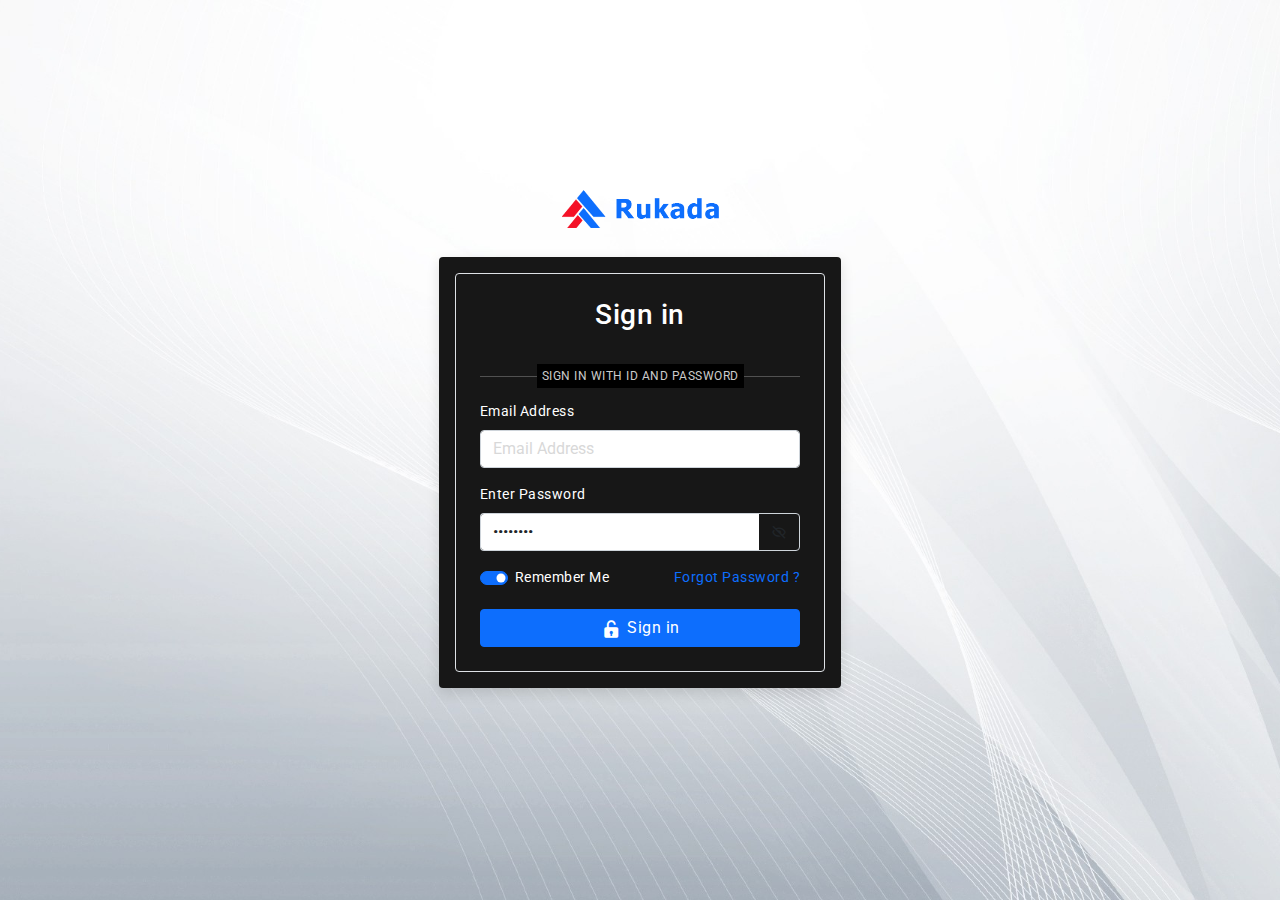
==== commit 7699f880: "css" ====
--- a/authentication-signin.html
+++ b/authentication-signin.html
@@ -35,22 +35,13 @@
 							<div class="card-body">
 								<div class="border p-4 rounded">
 									<div class="text-center">
-										<h3 class="">Sign in</h3>
-										<p>Don't have an account yet? <a href="authentication-signup.html">Sign up here</a>
-										</p>
+										<h3 class="">Sign in</h3>									
 									</div>
-									<div class="d-grid">
-										<a class="btn my-4 shadow-sm btn-white" href="javascript:;"> <span class="d-flex justify-content-center align-items-center">
-                          <img class="me-2" src="assets/images/icons/search.svg" width="16" alt="Image Description">
-                          <span>Sign in with Google</span>
-											</span>
-										</a> <a href="javascript:;" class="btn btn-facebook"><i class="bx bxl-facebook"></i>Sign in with Facebook</a>
-									</div>
-									<div class="login-separater text-center mb-4"> <span>OR SIGN IN WITH EMAIL</span>
+									<div class="login-separater text-center mb-4"> <span>SIGN IN WITH ID AND PASSWORD</span>
 										<hr/>
 									</div>
 									<div class="form-body">
-										<form class="row g-3">
+										<form class="row g-3" action="index.html">
 											<div class="col-12">
 												<label for="inputEmailAddress" class="form-label">Email Address</label>
 												<input type="email" class="form-control" id="inputEmailAddress" placeholder="Email Address">
--- a/assets/css/app.css
+++ b/assets/css/app.css
@@ -9,9 +9,9 @@
 @import url(https://fonts.googleapis.com/css2?family=Roboto:wght@400;500&display=swap);
 body {
 	font-size: 14px;
-	color: #4c5258;
+	color: #fff;
 	letter-spacing: .5px;
-	background-color: #f4f4f4;
+	background-color: #1e1e1e;
 	overflow-x: hidden;
 	font-family: Roboto, sans-serif
 }
@@ -32,7 +32,7 @@
 	top: 0;
 	bottom: 0;
 	left: 0;
-	background: #fff;
+	background: #171717;
 	border-right: 0 solid #e4e4e4;
 	z-index: 11;
 	box-shadow: 0 .3rem .8rem rgba(0, 0, 0, .12)!important;
@@ -49,9 +49,9 @@
 	bottom: 0;
 	padding: 0 15px;
 	z-index: 5;
-	background: #fff;
+	background: #171717;
 	background-clip: padding-box;
-	border-bottom: 1px solid #e4e4e4
+	border-bottom: 1px solid #212121
 }
 
 .logo-icon {
@@ -78,7 +78,7 @@
 	left: 250px;
 	right: 0;
 	height: 60px;
-	background: #fff;
+	background: #171717;
 	border-bottom: 1px solid rgb(228 228 228 / 0%);
 	z-index: 10;
 	box-shadow: 0 .125rem .25rem rgba(0, 0, 0, .075)!important
@@ -111,7 +111,7 @@
 	text-align: center;
 	padding: 7px;
 	font-size: 14px;
-	border-top: 1px solid #e4e4e4;
+	border-top: 1px solid #fff;
 	z-index: 3
 }
 
@@ -177,7 +177,7 @@
 	justify-content: left;
 	padding: 8px 15px;
 	font-size: 15px;
-	color: #5f5f5f;
+	color: #9ea4aa;
 	outline-width: 0;
 	text-overflow: ellipsis;
 	overflow: hidden;
@@ -206,8 +206,8 @@
 }
 
 .sidebar-wrapper .metismenu ul {
-	border: 1px solid #ededed;
-	background: #fff
+	border: 1px solid #171717;
+	background: #292929
 }
 
 .sidebar-wrapper .metismenu ul ul a {
@@ -1744,7 +1744,7 @@
 	position: relative;
 	top: 26px;
 	margin-top: -10px;
-	background: #fff;
+	background: #000;
 	padding: 5px;
 	font-size: 12px;
 	color: #cbcbcb;
@@ -1830,7 +1830,7 @@
 }
 
 input::placeholder {
-	color: #000!important;
+	color: #818182!important;
 	opacity: .3!important
 }
 
@@ -1843,8 +1843,8 @@
 }
 
 .search-control {
-	background-color: #f6f5f5;
-	border: 1px solid #f2efef;
+	background-color: #1e1e1e;
+	border: 1px solid #292929;
 	padding-right: 2.5rem
 }
 
@@ -1863,7 +1863,7 @@
 }
 
 input.search-control-2::placeholder {
-	color: #fff!important;
+	color: #818182!important;
 	opacity: .5!important
 }
 
@@ -1882,7 +1882,7 @@
 .topbar .navbar .navbar-nav .nav-link {
 	padding-right: .8rem;
 	padding-left: .8rem;
-	color: #252323;
+	color: #e4e5e6;
 	font-size: 22px
 }
 
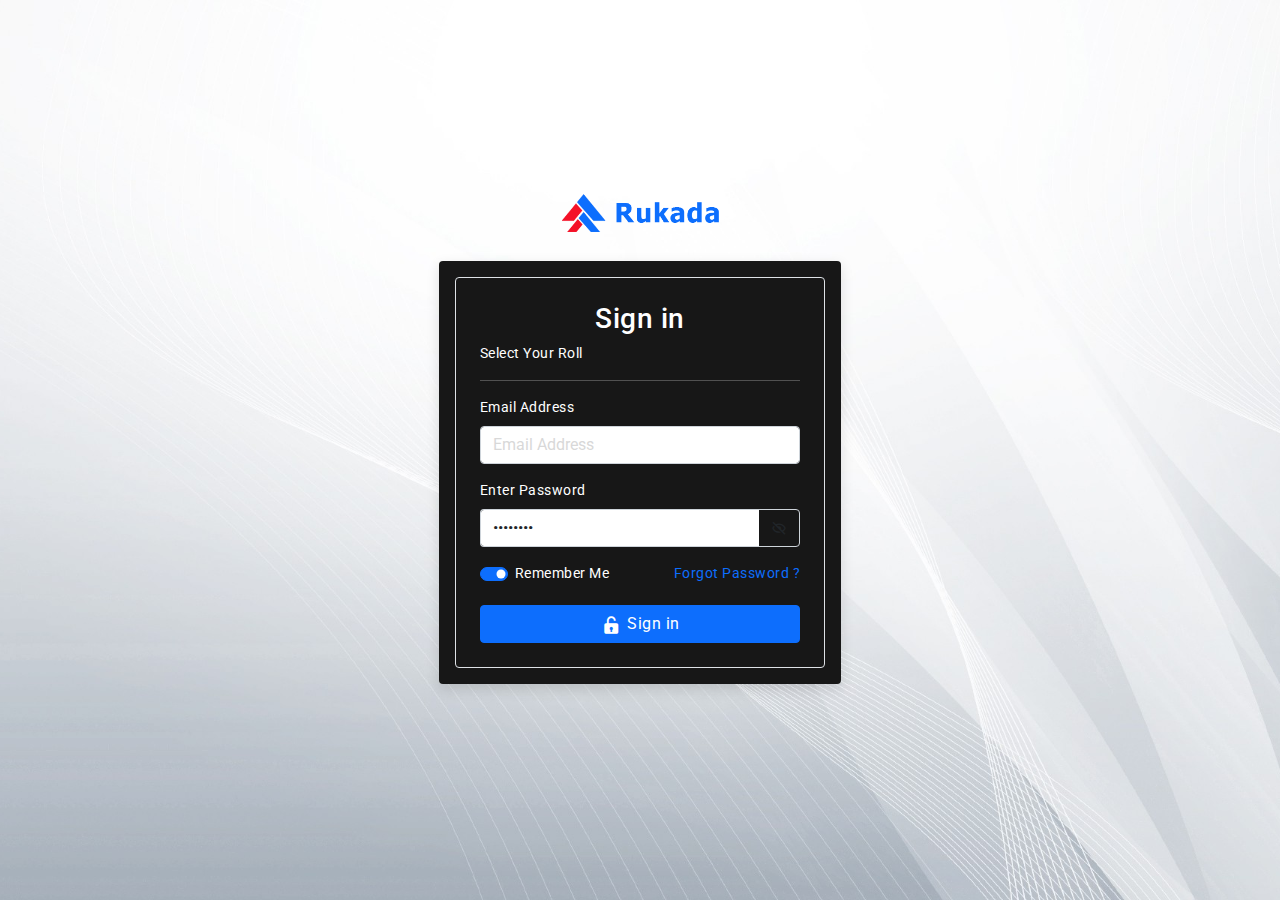
==== commit 8528c256: "cs" ====
--- a/authentication-signin.html
+++ b/authentication-signin.html
@@ -37,9 +37,12 @@
 									<div class="text-center">
 										<h3 class="">Sign in</h3>									
 									</div>
-									<div class="login-separater text-center mb-4"> <span>SIGN IN WITH ID AND PASSWORD</span>
+											<div class="dropdown">
+												<div class="dropdown-select">
+													<span>Select Your Roll</span>													
+												</div>
+											</div>
 										<hr/>
-									</div>
 									<div class="form-body">
 										<form class="row g-3" action="index.html">
 											<div class="col-12">
